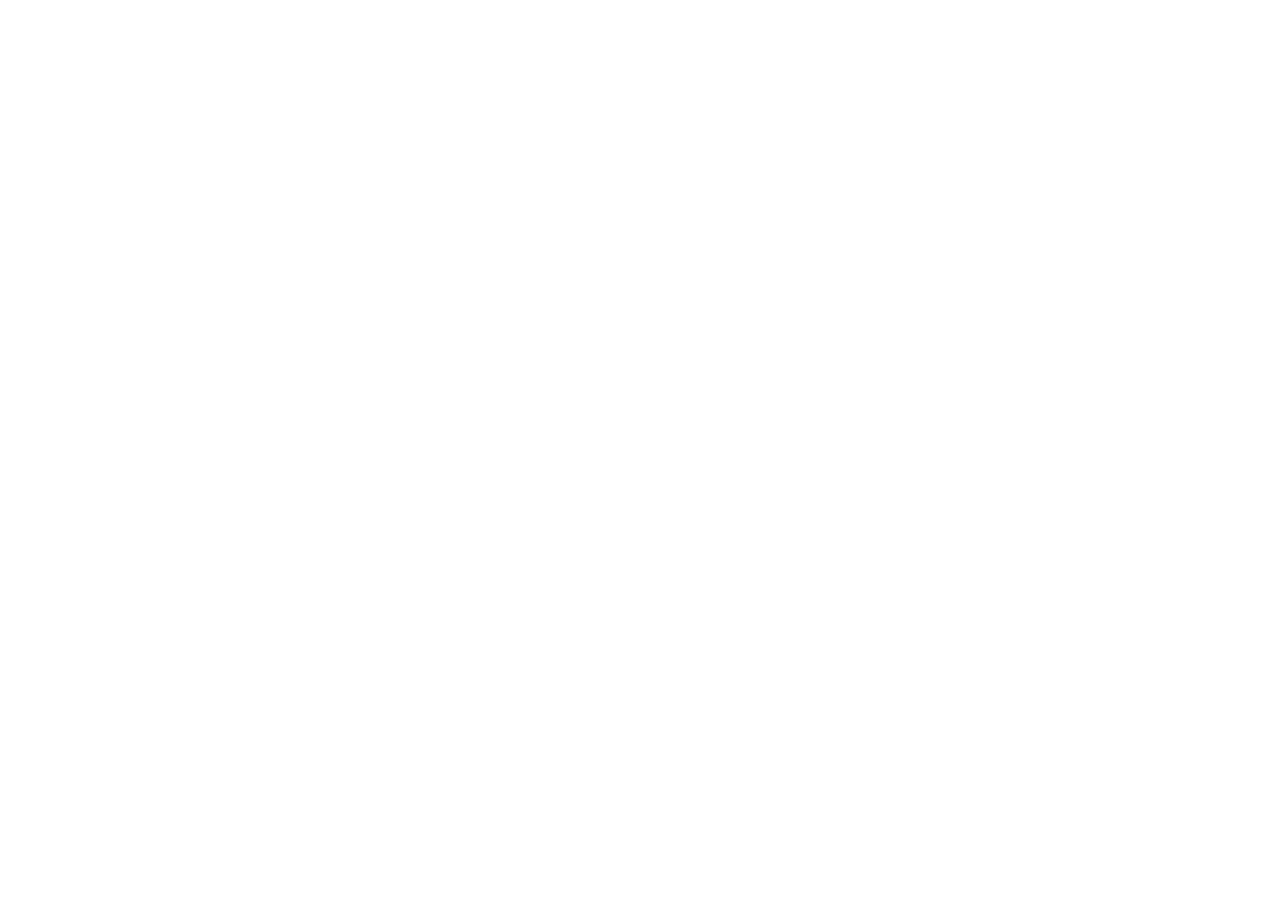
==== index.html @ fd624270 "correcting strava redirect" ====
<!DOCTYPE html><html lang="en"><head>
    <meta charset="utf-8">
    <title>Strava</title>
    <base href="https://jfc37.github.io/strava-visuals/">
    <meta name="viewport" content="width=device-width, initial-scale=1">
    <link rel="icon" type="image/x-icon" href="favicon.ico">
  <style>@charset "UTF-8";html{-moz-tab-size:4;tab-size:4;line-height:1.15;-webkit-text-size-adjust:100%;}body{margin:0;font-family:system-ui,-apple-system,Segoe UI,Roboto,Helvetica,Arial,sans-serif,Apple Color Emoji,Segoe UI Emoji;}html{font-family:Inter var,ui-sans-serif,system-ui,-apple-system,BlinkMacSystemFont,Segoe UI,Roboto,Helvetica Neue,Arial,Noto Sans,sans-serif,Apple Color Emoji,Segoe UI Emoji,Segoe UI Symbol,Noto Color Emoji;line-height:1.5;}body{font-family:inherit;line-height:inherit;}*,:after,:before{box-sizing:border-box;border:0 solid;}*,:after,:before{--tw-border-opacity:1;border-color:rgba(226,232,240,var(--tw-border-opacity));}*{text-rendering:optimizeLegibility;-o-text-rendering:optimizeLegibility;-ms-text-rendering:optimizeLegibility;-moz-text-rendering:optimizeLegibility;-webkit-text-rendering:optimizeLegibility;-webkit-tap-highlight-color:transparent;}body,html{display:flex;flex-direction:column;flex:1 1 auto;width:100%;min-height:100%;-webkit-font-smoothing:auto;-moz-osx-font-smoothing:auto;}html{font-size:16px;}body{font-size:.875rem;font-feature-settings:"salt";}body{--tw-text-opacity:1!important;color:rgba(var(--fuse-text-default-rgb),var(--tw-text-opacity))!important;--tw-bg-opacity:1!important;background-color:rgba(var(--fuse-bg-default-rgb),var(--tw-bg-opacity))!important;}*,:after,:before{--tw-border-opacity:1!important;border-color:rgba(var(--fuse-border-rgb),var(--tw-border-opacity));}@media print{html{font-size:12px!important;}body{background:none!important;}}body{--fuse-primary-50:#eef2ff;--fuse-primary-50-rgb:238,242,255;--fuse-primary-100:#e0e7ff;--fuse-primary-100-rgb:224,231,255;--fuse-primary-200:#c7d2fe;--fuse-primary-200-rgb:199,210,254;--fuse-primary-300:#a5b4fc;--fuse-primary-300-rgb:165,180,252;--fuse-primary-400:#818cf8;--fuse-primary-400-rgb:129,140,248;--fuse-primary-500:#6366f1;--fuse-primary-500-rgb:99,102,241;--fuse-primary-600:#4f46e5;--fuse-primary-600-rgb:79,70,229;--fuse-primary-700:#4338ca;--fuse-primary-700-rgb:67,56,202;--fuse-primary-800:#3730a3;--fuse-primary-800-rgb:55,48,163;--fuse-primary-900:#312e81;--fuse-primary-900-rgb:49,46,129;--fuse-primary:#4f46e5;--fuse-primary-rgb:79,70,229;--fuse-on-primary-50:#312e81;--fuse-on-primary-50-rgb:49,46,129;--fuse-on-primary-100:#312e81;--fuse-on-primary-100-rgb:49,46,129;--fuse-on-primary-200:#312e81;--fuse-on-primary-200-rgb:49,46,129;--fuse-on-primary-300:#312e81;--fuse-on-primary-300-rgb:49,46,129;--fuse-on-primary-400:#312e81;--fuse-on-primary-400-rgb:49,46,129;--fuse-on-primary-500:#fff;--fuse-on-primary-500-rgb:255,255,255;--fuse-on-primary-600:#fff;--fuse-on-primary-600-rgb:255,255,255;--fuse-on-primary-700:#fff;--fuse-on-primary-700-rgb:255,255,255;--fuse-on-primary-800:#fff;--fuse-on-primary-800-rgb:255,255,255;--fuse-on-primary-900:#fff;--fuse-on-primary-900-rgb:255,255,255;--fuse-on-primary:#fff;--fuse-on-primary-rgb:255,255,255;--fuse-accent-50:#f8fafc;--fuse-accent-50-rgb:248,250,252;--fuse-accent-100:#f1f5f9;--fuse-accent-100-rgb:241,245,249;--fuse-accent-200:#e2e8f0;--fuse-accent-200-rgb:226,232,240;--fuse-accent-300:#cbd5e1;--fuse-accent-300-rgb:203,213,225;--fuse-accent-400:#94a3b8;--fuse-accent-400-rgb:148,163,184;--fuse-accent-500:#64748b;--fuse-accent-500-rgb:100,116,139;--fuse-accent-600:#475569;--fuse-accent-600-rgb:71,85,105;--fuse-accent-700:#334155;--fuse-accent-700-rgb:51,65,85;--fuse-accent-800:#1e293b;--fuse-accent-800-rgb:30,41,59;--fuse-accent-900:#0f172a;--fuse-accent-900-rgb:15,23,42;--fuse-accent:#1e293b;--fuse-accent-rgb:30,41,59;--fuse-on-accent-50:#0f172a;--fuse-on-accent-50-rgb:15,23,42;--fuse-on-accent-100:#0f172a;--fuse-on-accent-100-rgb:15,23,42;--fuse-on-accent-200:#0f172a;--fuse-on-accent-200-rgb:15,23,42;--fuse-on-accent-300:#0f172a;--fuse-on-accent-300-rgb:15,23,42;--fuse-on-accent-400:#0f172a;--fuse-on-accent-400-rgb:15,23,42;--fuse-on-accent-500:#fff;--fuse-on-accent-500-rgb:255,255,255;--fuse-on-accent-600:#fff;--fuse-on-accent-600-rgb:255,255,255;--fuse-on-accent-700:#fff;--fuse-on-accent-700-rgb:255,255,255;--fuse-on-accent-800:#fff;--fuse-on-accent-800-rgb:255,255,255;--fuse-on-accent-900:#fff;--fuse-on-accent-900-rgb:255,255,255;--fuse-on-accent:#fff;--fuse-on-accent-rgb:255,255,255;--fuse-warn-50:#fef2f2;--fuse-warn-50-rgb:254,242,242;--fuse-warn-100:#fee2e2;--fuse-warn-100-rgb:254,226,226;--fuse-warn-200:#fecaca;--fuse-warn-200-rgb:254,202,202;--fuse-warn-300:#fca5a5;--fuse-warn-300-rgb:252,165,165;--fuse-warn-400:#f87171;--fuse-warn-400-rgb:248,113,113;--fuse-warn-500:#ef4444;--fuse-warn-500-rgb:239,68,68;--fuse-warn-600:#dc2626;--fuse-warn-600-rgb:220,38,38;--fuse-warn-700:#b91c1c;--fuse-warn-700-rgb:185,28,28;--fuse-warn-800:#991b1b;--fuse-warn-800-rgb:153,27,27;--fuse-warn-900:#7f1d1d;--fuse-warn-900-rgb:127,29,29;--fuse-warn:#dc2626;--fuse-warn-rgb:220,38,38;--fuse-on-warn-50:#7f1d1d;--fuse-on-warn-50-rgb:127,29,29;--fuse-on-warn-100:#7f1d1d;--fuse-on-warn-100-rgb:127,29,29;--fuse-on-warn-200:#7f1d1d;--fuse-on-warn-200-rgb:127,29,29;--fuse-on-warn-300:#7f1d1d;--fuse-on-warn-300-rgb:127,29,29;--fuse-on-warn-400:#7f1d1d;--fuse-on-warn-400-rgb:127,29,29;--fuse-on-warn-500:#fef2f2;--fuse-on-warn-500-rgb:254,242,242;--fuse-on-warn-600:#fff;--fuse-on-warn-600-rgb:255,255,255;--fuse-on-warn-700:#fff;--fuse-on-warn-700-rgb:255,255,255;--fuse-on-warn-800:#fff;--fuse-on-warn-800-rgb:255,255,255;--fuse-on-warn-900:#fff;--fuse-on-warn-900-rgb:255,255,255;--fuse-on-warn:#fff;--fuse-on-warn-rgb:255,255,255;}*,:after,:before{--tw-shadow:0 0 #0000;}*,:after,:before{--tw-ring-inset:var(--tw-empty, );--tw-ring-offset-width:0px;--tw-ring-offset-color:#fff;--tw-ring-color:rgba(59,130,246,0.5);--tw-ring-offset-shadow:0 0 #0000;--tw-ring-shadow:0 0 #0000;}</style><link rel="stylesheet" href="styles.a3e385ea91ddd953a9aa.css" media="print" onload="this.media='all'"><noscript><link rel="stylesheet" href="styles.a3e385ea91ddd953a9aa.css"></noscript></head>
  <body>
    <strava-root></strava-root>
  <script src="runtime.44e659da9dac818652f3.js" defer></script><script src="polyfills.6fbe0b620adc3b91f90a.js" defer></script><script src="main.f80fbcf833daf18abf6d.js" defer></script>

</body></html>
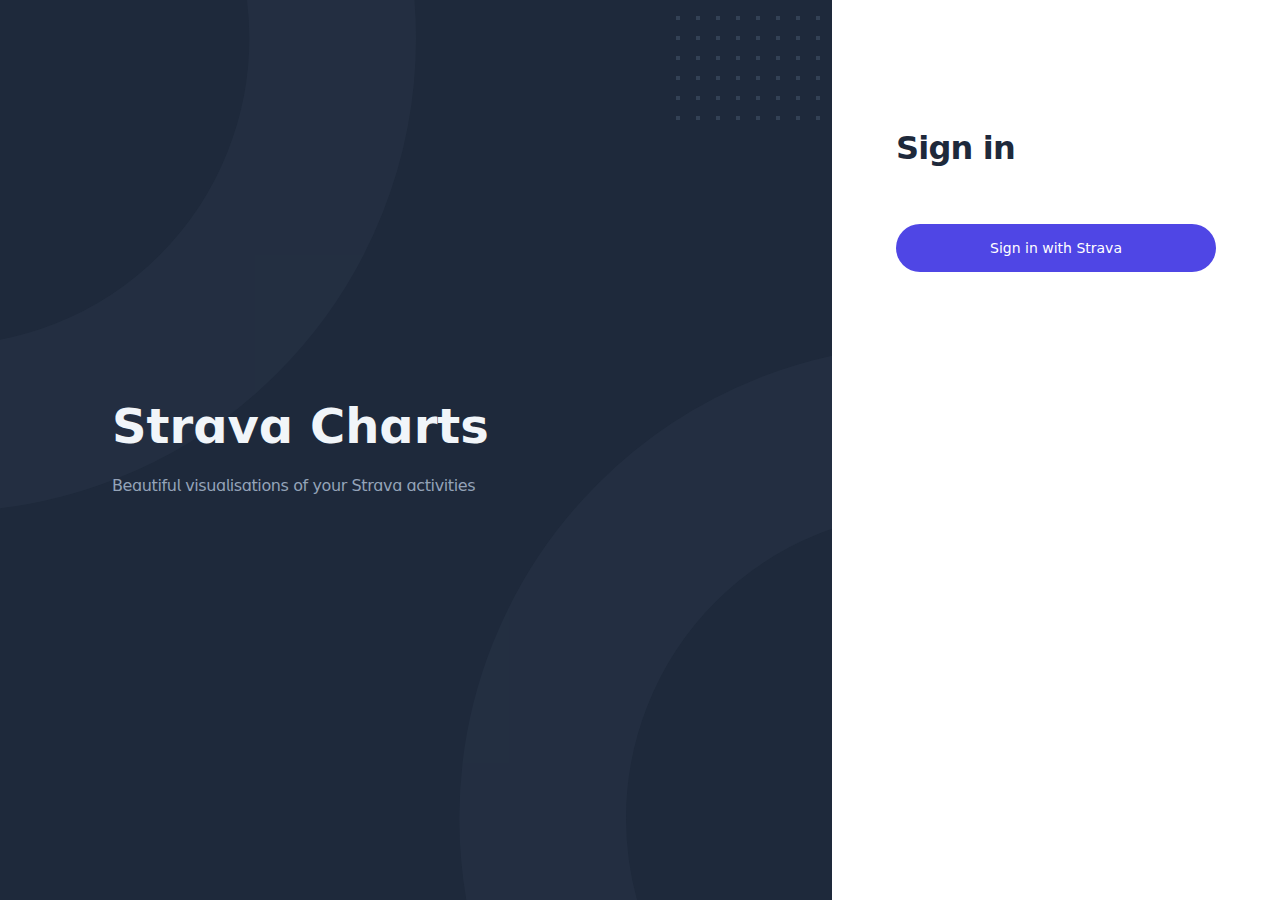
==== commit 339580d0: "automatic deploy" ====
--- a/index.html
+++ b/index.html
@@ -1,12 +1,12 @@
 <!DOCTYPE html><html lang="en"><head>
     <meta charset="utf-8">
     <title>Strava</title>
-    <base href="https://jfc37.github.io/strava-visuals/">
+    <base href="/">
     <meta name="viewport" content="width=device-width, initial-scale=1">
     <link rel="icon" type="image/x-icon" href="favicon.ico">
   <style>@charset "UTF-8";html{-moz-tab-size:4;tab-size:4;line-height:1.15;-webkit-text-size-adjust:100%;}body{margin:0;font-family:system-ui,-apple-system,Segoe UI,Roboto,Helvetica,Arial,sans-serif,Apple Color Emoji,Segoe UI Emoji;}html{font-family:Inter var,ui-sans-serif,system-ui,-apple-system,BlinkMacSystemFont,Segoe UI,Roboto,Helvetica Neue,Arial,Noto Sans,sans-serif,Apple Color Emoji,Segoe UI Emoji,Segoe UI Symbol,Noto Color Emoji;line-height:1.5;}body{font-family:inherit;line-height:inherit;}*,:after,:before{box-sizing:border-box;border:0 solid;}*,:after,:before{--tw-border-opacity:1;border-color:rgba(226,232,240,var(--tw-border-opacity));}*{text-rendering:optimizeLegibility;-o-text-rendering:optimizeLegibility;-ms-text-rendering:optimizeLegibility;-moz-text-rendering:optimizeLegibility;-webkit-text-rendering:optimizeLegibility;-webkit-tap-highlight-color:transparent;}body,html{display:flex;flex-direction:column;flex:1 1 auto;width:100%;min-height:100%;-webkit-font-smoothing:auto;-moz-osx-font-smoothing:auto;}html{font-size:16px;}body{font-size:.875rem;font-feature-settings:"salt";}body{--tw-text-opacity:1!important;color:rgba(var(--fuse-text-default-rgb),var(--tw-text-opacity))!important;--tw-bg-opacity:1!important;background-color:rgba(var(--fuse-bg-default-rgb),var(--tw-bg-opacity))!important;}*,:after,:before{--tw-border-opacity:1!important;border-color:rgba(var(--fuse-border-rgb),var(--tw-border-opacity));}@media print{html{font-size:12px!important;}body{background:none!important;}}body{--fuse-primary-50:#eef2ff;--fuse-primary-50-rgb:238,242,255;--fuse-primary-100:#e0e7ff;--fuse-primary-100-rgb:224,231,255;--fuse-primary-200:#c7d2fe;--fuse-primary-200-rgb:199,210,254;--fuse-primary-300:#a5b4fc;--fuse-primary-300-rgb:165,180,252;--fuse-primary-400:#818cf8;--fuse-primary-400-rgb:129,140,248;--fuse-primary-500:#6366f1;--fuse-primary-500-rgb:99,102,241;--fuse-primary-600:#4f46e5;--fuse-primary-600-rgb:79,70,229;--fuse-primary-700:#4338ca;--fuse-primary-700-rgb:67,56,202;--fuse-primary-800:#3730a3;--fuse-primary-800-rgb:55,48,163;--fuse-primary-900:#312e81;--fuse-primary-900-rgb:49,46,129;--fuse-primary:#4f46e5;--fuse-primary-rgb:79,70,229;--fuse-on-primary-50:#312e81;--fuse-on-primary-50-rgb:49,46,129;--fuse-on-primary-100:#312e81;--fuse-on-primary-100-rgb:49,46,129;--fuse-on-primary-200:#312e81;--fuse-on-primary-200-rgb:49,46,129;--fuse-on-primary-300:#312e81;--fuse-on-primary-300-rgb:49,46,129;--fuse-on-primary-400:#312e81;--fuse-on-primary-400-rgb:49,46,129;--fuse-on-primary-500:#fff;--fuse-on-primary-500-rgb:255,255,255;--fuse-on-primary-600:#fff;--fuse-on-primary-600-rgb:255,255,255;--fuse-on-primary-700:#fff;--fuse-on-primary-700-rgb:255,255,255;--fuse-on-primary-800:#fff;--fuse-on-primary-800-rgb:255,255,255;--fuse-on-primary-900:#fff;--fuse-on-primary-900-rgb:255,255,255;--fuse-on-primary:#fff;--fuse-on-primary-rgb:255,255,255;--fuse-accent-50:#f8fafc;--fuse-accent-50-rgb:248,250,252;--fuse-accent-100:#f1f5f9;--fuse-accent-100-rgb:241,245,249;--fuse-accent-200:#e2e8f0;--fuse-accent-200-rgb:226,232,240;--fuse-accent-300:#cbd5e1;--fuse-accent-300-rgb:203,213,225;--fuse-accent-400:#94a3b8;--fuse-accent-400-rgb:148,163,184;--fuse-accent-500:#64748b;--fuse-accent-500-rgb:100,116,139;--fuse-accent-600:#475569;--fuse-accent-600-rgb:71,85,105;--fuse-accent-700:#334155;--fuse-accent-700-rgb:51,65,85;--fuse-accent-800:#1e293b;--fuse-accent-800-rgb:30,41,59;--fuse-accent-900:#0f172a;--fuse-accent-900-rgb:15,23,42;--fuse-accent:#1e293b;--fuse-accent-rgb:30,41,59;--fuse-on-accent-50:#0f172a;--fuse-on-accent-50-rgb:15,23,42;--fuse-on-accent-100:#0f172a;--fuse-on-accent-100-rgb:15,23,42;--fuse-on-accent-200:#0f172a;--fuse-on-accent-200-rgb:15,23,42;--fuse-on-accent-300:#0f172a;--fuse-on-accent-300-rgb:15,23,42;--fuse-on-accent-400:#0f172a;--fuse-on-accent-400-rgb:15,23,42;--fuse-on-accent-500:#fff;--fuse-on-accent-500-rgb:255,255,255;--fuse-on-accent-600:#fff;--fuse-on-accent-600-rgb:255,255,255;--fuse-on-accent-700:#fff;--fuse-on-accent-700-rgb:255,255,255;--fuse-on-accent-800:#fff;--fuse-on-accent-800-rgb:255,255,255;--fuse-on-accent-900:#fff;--fuse-on-accent-900-rgb:255,255,255;--fuse-on-accent:#fff;--fuse-on-accent-rgb:255,255,255;--fuse-warn-50:#fef2f2;--fuse-warn-50-rgb:254,242,242;--fuse-warn-100:#fee2e2;--fuse-warn-100-rgb:254,226,226;--fuse-warn-200:#fecaca;--fuse-warn-200-rgb:254,202,202;--fuse-warn-300:#fca5a5;--fuse-warn-300-rgb:252,165,165;--fuse-warn-400:#f87171;--fuse-warn-400-rgb:248,113,113;--fuse-warn-500:#ef4444;--fuse-warn-500-rgb:239,68,68;--fuse-warn-600:#dc2626;--fuse-warn-600-rgb:220,38,38;--fuse-warn-700:#b91c1c;--fuse-warn-700-rgb:185,28,28;--fuse-warn-800:#991b1b;--fuse-warn-800-rgb:153,27,27;--fuse-warn-900:#7f1d1d;--fuse-warn-900-rgb:127,29,29;--fuse-warn:#dc2626;--fuse-warn-rgb:220,38,38;--fuse-on-warn-50:#7f1d1d;--fuse-on-warn-50-rgb:127,29,29;--fuse-on-warn-100:#7f1d1d;--fuse-on-warn-100-rgb:127,29,29;--fuse-on-warn-200:#7f1d1d;--fuse-on-warn-200-rgb:127,29,29;--fuse-on-warn-300:#7f1d1d;--fuse-on-warn-300-rgb:127,29,29;--fuse-on-warn-400:#7f1d1d;--fuse-on-warn-400-rgb:127,29,29;--fuse-on-warn-500:#fef2f2;--fuse-on-warn-500-rgb:254,242,242;--fuse-on-warn-600:#fff;--fuse-on-warn-600-rgb:255,255,255;--fuse-on-warn-700:#fff;--fuse-on-warn-700-rgb:255,255,255;--fuse-on-warn-800:#fff;--fuse-on-warn-800-rgb:255,255,255;--fuse-on-warn-900:#fff;--fuse-on-warn-900-rgb:255,255,255;--fuse-on-warn:#fff;--fuse-on-warn-rgb:255,255,255;}*,:after,:before{--tw-shadow:0 0 #0000;}*,:after,:before{--tw-ring-inset:var(--tw-empty, );--tw-ring-offset-width:0px;--tw-ring-offset-color:#fff;--tw-ring-color:rgba(59,130,246,0.5);--tw-ring-offset-shadow:0 0 #0000;--tw-ring-shadow:0 0 #0000;}</style><link rel="stylesheet" href="styles.a3e385ea91ddd953a9aa.css" media="print" onload="this.media='all'"><noscript><link rel="stylesheet" href="styles.a3e385ea91ddd953a9aa.css"></noscript></head>
   <body>
     <strava-root></strava-root>
-  <script src="runtime.44e659da9dac818652f3.js" defer></script><script src="polyfills.6fbe0b620adc3b91f90a.js" defer></script><script src="main.f80fbcf833daf18abf6d.js" defer></script>
+  <script src="runtime.9ea5b93b1eb1fc0287f3.js" defer></script><script src="polyfills.6fbe0b620adc3b91f90a.js" defer></script><script src="main.65c911116f0a32d62186.js" defer></script>
 
 </body></html>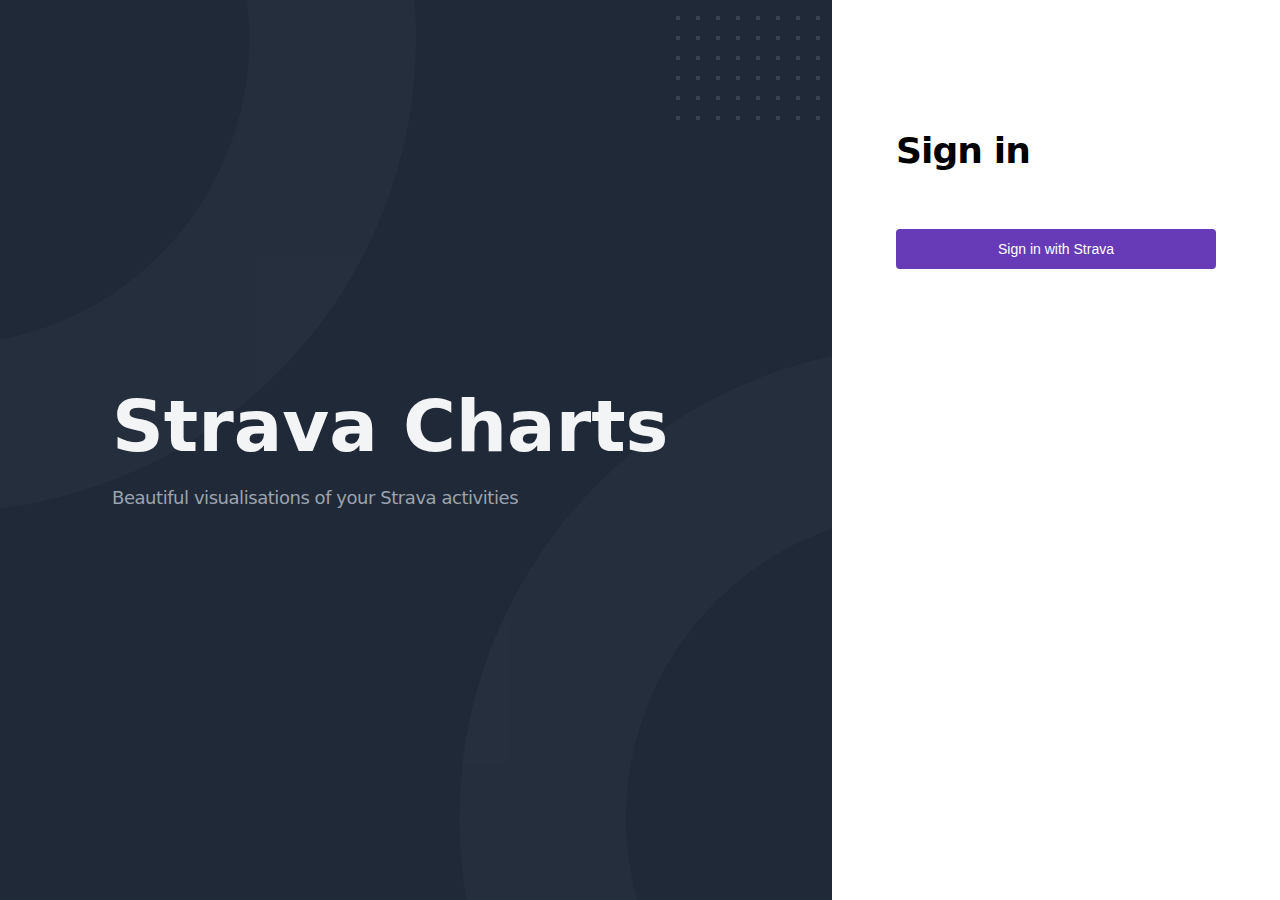
==== commit 61eb65e3: "Auto-generated commit [ci skip]" ====
--- a/index.html
+++ b/index.html
@@ -4,9 +4,9 @@
     <base href="/">
     <meta name="viewport" content="width=device-width, initial-scale=1">
     <link rel="icon" type="image/x-icon" href="favicon.ico">
-  <style>@charset "UTF-8";html{-moz-tab-size:4;tab-size:4;line-height:1.15;-webkit-text-size-adjust:100%;}body{margin:0;font-family:system-ui,-apple-system,Segoe UI,Roboto,Helvetica,Arial,sans-serif,Apple Color Emoji,Segoe UI Emoji;}html{font-family:Inter var,ui-sans-serif,system-ui,-apple-system,BlinkMacSystemFont,Segoe UI,Roboto,Helvetica Neue,Arial,Noto Sans,sans-serif,Apple Color Emoji,Segoe UI Emoji,Segoe UI Symbol,Noto Color Emoji;line-height:1.5;}body{font-family:inherit;line-height:inherit;}*,:after,:before{box-sizing:border-box;border:0 solid;}*,:after,:before{--tw-border-opacity:1;border-color:rgba(226,232,240,var(--tw-border-opacity));}*{text-rendering:optimizeLegibility;-o-text-rendering:optimizeLegibility;-ms-text-rendering:optimizeLegibility;-moz-text-rendering:optimizeLegibility;-webkit-text-rendering:optimizeLegibility;-webkit-tap-highlight-color:transparent;}body,html{display:flex;flex-direction:column;flex:1 1 auto;width:100%;min-height:100%;-webkit-font-smoothing:auto;-moz-osx-font-smoothing:auto;}html{font-size:16px;}body{font-size:.875rem;font-feature-settings:"salt";}body{--tw-text-opacity:1!important;color:rgba(var(--fuse-text-default-rgb),var(--tw-text-opacity))!important;--tw-bg-opacity:1!important;background-color:rgba(var(--fuse-bg-default-rgb),var(--tw-bg-opacity))!important;}*,:after,:before{--tw-border-opacity:1!important;border-color:rgba(var(--fuse-border-rgb),var(--tw-border-opacity));}@media print{html{font-size:12px!important;}body{background:none!important;}}body{--fuse-primary-50:#eef2ff;--fuse-primary-50-rgb:238,242,255;--fuse-primary-100:#e0e7ff;--fuse-primary-100-rgb:224,231,255;--fuse-primary-200:#c7d2fe;--fuse-primary-200-rgb:199,210,254;--fuse-primary-300:#a5b4fc;--fuse-primary-300-rgb:165,180,252;--fuse-primary-400:#818cf8;--fuse-primary-400-rgb:129,140,248;--fuse-primary-500:#6366f1;--fuse-primary-500-rgb:99,102,241;--fuse-primary-600:#4f46e5;--fuse-primary-600-rgb:79,70,229;--fuse-primary-700:#4338ca;--fuse-primary-700-rgb:67,56,202;--fuse-primary-800:#3730a3;--fuse-primary-800-rgb:55,48,163;--fuse-primary-900:#312e81;--fuse-primary-900-rgb:49,46,129;--fuse-primary:#4f46e5;--fuse-primary-rgb:79,70,229;--fuse-on-primary-50:#312e81;--fuse-on-primary-50-rgb:49,46,129;--fuse-on-primary-100:#312e81;--fuse-on-primary-100-rgb:49,46,129;--fuse-on-primary-200:#312e81;--fuse-on-primary-200-rgb:49,46,129;--fuse-on-primary-300:#312e81;--fuse-on-primary-300-rgb:49,46,129;--fuse-on-primary-400:#312e81;--fuse-on-primary-400-rgb:49,46,129;--fuse-on-primary-500:#fff;--fuse-on-primary-500-rgb:255,255,255;--fuse-on-primary-600:#fff;--fuse-on-primary-600-rgb:255,255,255;--fuse-on-primary-700:#fff;--fuse-on-primary-700-rgb:255,255,255;--fuse-on-primary-800:#fff;--fuse-on-primary-800-rgb:255,255,255;--fuse-on-primary-900:#fff;--fuse-on-primary-900-rgb:255,255,255;--fuse-on-primary:#fff;--fuse-on-primary-rgb:255,255,255;--fuse-accent-50:#f8fafc;--fuse-accent-50-rgb:248,250,252;--fuse-accent-100:#f1f5f9;--fuse-accent-100-rgb:241,245,249;--fuse-accent-200:#e2e8f0;--fuse-accent-200-rgb:226,232,240;--fuse-accent-300:#cbd5e1;--fuse-accent-300-rgb:203,213,225;--fuse-accent-400:#94a3b8;--fuse-accent-400-rgb:148,163,184;--fuse-accent-500:#64748b;--fuse-accent-500-rgb:100,116,139;--fuse-accent-600:#475569;--fuse-accent-600-rgb:71,85,105;--fuse-accent-700:#334155;--fuse-accent-700-rgb:51,65,85;--fuse-accent-800:#1e293b;--fuse-accent-800-rgb:30,41,59;--fuse-accent-900:#0f172a;--fuse-accent-900-rgb:15,23,42;--fuse-accent:#1e293b;--fuse-accent-rgb:30,41,59;--fuse-on-accent-50:#0f172a;--fuse-on-accent-50-rgb:15,23,42;--fuse-on-accent-100:#0f172a;--fuse-on-accent-100-rgb:15,23,42;--fuse-on-accent-200:#0f172a;--fuse-on-accent-200-rgb:15,23,42;--fuse-on-accent-300:#0f172a;--fuse-on-accent-300-rgb:15,23,42;--fuse-on-accent-400:#0f172a;--fuse-on-accent-400-rgb:15,23,42;--fuse-on-accent-500:#fff;--fuse-on-accent-500-rgb:255,255,255;--fuse-on-accent-600:#fff;--fuse-on-accent-600-rgb:255,255,255;--fuse-on-accent-700:#fff;--fuse-on-accent-700-rgb:255,255,255;--fuse-on-accent-800:#fff;--fuse-on-accent-800-rgb:255,255,255;--fuse-on-accent-900:#fff;--fuse-on-accent-900-rgb:255,255,255;--fuse-on-accent:#fff;--fuse-on-accent-rgb:255,255,255;--fuse-warn-50:#fef2f2;--fuse-warn-50-rgb:254,242,242;--fuse-warn-100:#fee2e2;--fuse-warn-100-rgb:254,226,226;--fuse-warn-200:#fecaca;--fuse-warn-200-rgb:254,202,202;--fuse-warn-300:#fca5a5;--fuse-warn-300-rgb:252,165,165;--fuse-warn-400:#f87171;--fuse-warn-400-rgb:248,113,113;--fuse-warn-500:#ef4444;--fuse-warn-500-rgb:239,68,68;--fuse-warn-600:#dc2626;--fuse-warn-600-rgb:220,38,38;--fuse-warn-700:#b91c1c;--fuse-warn-700-rgb:185,28,28;--fuse-warn-800:#991b1b;--fuse-warn-800-rgb:153,27,27;--fuse-warn-900:#7f1d1d;--fuse-warn-900-rgb:127,29,29;--fuse-warn:#dc2626;--fuse-warn-rgb:220,38,38;--fuse-on-warn-50:#7f1d1d;--fuse-on-warn-50-rgb:127,29,29;--fuse-on-warn-100:#7f1d1d;--fuse-on-warn-100-rgb:127,29,29;--fuse-on-warn-200:#7f1d1d;--fuse-on-warn-200-rgb:127,29,29;--fuse-on-warn-300:#7f1d1d;--fuse-on-warn-300-rgb:127,29,29;--fuse-on-warn-400:#7f1d1d;--fuse-on-warn-400-rgb:127,29,29;--fuse-on-warn-500:#fef2f2;--fuse-on-warn-500-rgb:254,242,242;--fuse-on-warn-600:#fff;--fuse-on-warn-600-rgb:255,255,255;--fuse-on-warn-700:#fff;--fuse-on-warn-700-rgb:255,255,255;--fuse-on-warn-800:#fff;--fuse-on-warn-800-rgb:255,255,255;--fuse-on-warn-900:#fff;--fuse-on-warn-900-rgb:255,255,255;--fuse-on-warn:#fff;--fuse-on-warn-rgb:255,255,255;}*,:after,:before{--tw-shadow:0 0 #0000;}*,:after,:before{--tw-ring-inset:var(--tw-empty, );--tw-ring-offset-width:0px;--tw-ring-offset-color:#fff;--tw-ring-color:rgba(59,130,246,0.5);--tw-ring-offset-shadow:0 0 #0000;--tw-ring-shadow:0 0 #0000;}</style><link rel="stylesheet" href="styles.a3e385ea91ddd953a9aa.css" media="print" onload="this.media='all'"><noscript><link rel="stylesheet" href="styles.a3e385ea91ddd953a9aa.css"></noscript></head>
+  <style>*,:before,:after{box-sizing:border-box;border-width:0;border-style:solid;border-color:#e5e7eb}:before,:after{--tw-content:""}html{line-height:1.5;-webkit-text-size-adjust:100%;tab-size:4;font-family:ui-sans-serif,system-ui,-apple-system,BlinkMacSystemFont,Segoe UI,Roboto,Helvetica Neue,Arial,Noto Sans,sans-serif,"Apple Color Emoji","Segoe UI Emoji",Segoe UI Symbol,"Noto Color Emoji"}body{margin:0;line-height:inherit}*,:before,:after{--tw-border-spacing-x:0;--tw-border-spacing-y:0;--tw-translate-x:0;--tw-translate-y:0;--tw-rotate:0;--tw-skew-x:0;--tw-skew-y:0;--tw-scale-x:1;--tw-scale-y:1;--tw-pan-x: ;--tw-pan-y: ;--tw-pinch-zoom: ;--tw-scroll-snap-strictness:proximity;--tw-ordinal: ;--tw-slashed-zero: ;--tw-numeric-figure: ;--tw-numeric-spacing: ;--tw-numeric-fraction: ;--tw-ring-inset: ;--tw-ring-offset-width:0px;--tw-ring-offset-color:#fff;--tw-ring-color:rgb(59 130 246 / .5);--tw-ring-offset-shadow:0 0 #0000;--tw-ring-shadow:0 0 #0000;--tw-shadow:0 0 #0000;--tw-shadow-colored:0 0 #0000;--tw-blur: ;--tw-brightness: ;--tw-contrast: ;--tw-grayscale: ;--tw-hue-rotate: ;--tw-invert: ;--tw-saturate: ;--tw-sepia: ;--tw-drop-shadow: ;--tw-backdrop-blur: ;--tw-backdrop-brightness: ;--tw-backdrop-contrast: ;--tw-backdrop-grayscale: ;--tw-backdrop-hue-rotate: ;--tw-backdrop-invert: ;--tw-backdrop-opacity: ;--tw-backdrop-saturate: ;--tw-backdrop-sepia: }</style><link rel="stylesheet" href="styles.1b95cdb22a43c194.css" media="print" onload="this.media='all'"><noscript><link rel="stylesheet" href="styles.1b95cdb22a43c194.css"></noscript></head>
   <body>
     <strava-root></strava-root>
-  <script src="runtime.9ea5b93b1eb1fc0287f3.js" defer></script><script src="polyfills.6fbe0b620adc3b91f90a.js" defer></script><script src="main.65c911116f0a32d62186.js" defer></script>
+  <script src="runtime.756793b002e4dffc.js" type="module"></script><script src="polyfills.b0d2c304df826eb6.js" type="module"></script><script src="main.fd2a21b03c49fdcb.js" type="module"></script>
 
 </body></html>--- a/styles.1b95cdb22a43c194.css
+++ b/styles.1b95cdb22a43c194.css
@@ -0,0 +1 @@
+*,:before,:after{box-sizing:border-box;border-width:0;border-style:solid;border-color:#e5e7eb}:before,:after{--tw-content: ""}html{line-height:1.5;-webkit-text-size-adjust:100%;tab-size:4;font-family:ui-sans-serif,system-ui,-apple-system,BlinkMacSystemFont,Segoe UI,Roboto,Helvetica Neue,Arial,Noto Sans,sans-serif,"Apple Color Emoji","Segoe UI Emoji",Segoe UI Symbol,"Noto Color Emoji"}body{margin:0;line-height:inherit}hr{height:0;color:inherit;border-top-width:1px}abbr:where([title]){-webkit-text-decoration:underline dotted;text-decoration:underline dotted}h1,h2,h3,h4,h5,h6{font-size:inherit;font-weight:inherit}a{color:inherit;text-decoration:inherit}b,strong{font-weight:bolder}code,kbd,samp,pre{font-family:ui-monospace,SFMono-Regular,Menlo,Monaco,Consolas,Liberation Mono,Courier New,monospace;font-size:1em}small{font-size:80%}sub,sup{font-size:75%;line-height:0;position:relative;vertical-align:baseline}sub{bottom:-.25em}sup{top:-.5em}table{text-indent:0;border-color:inherit;border-collapse:collapse}button,input,optgroup,select,textarea{font-family:inherit;font-size:100%;font-weight:inherit;line-height:inherit;color:inherit;margin:0;padding:0}button,select{text-transform:none}button,[type=button],[type=reset],[type=submit]{-webkit-appearance:button;background-color:transparent;background-image:none}:-moz-focusring{outline:auto}:-moz-ui-invalid{box-shadow:none}progress{vertical-align:baseline}::-webkit-inner-spin-button,::-webkit-outer-spin-button{height:auto}[type=search]{-webkit-appearance:textfield;outline-offset:-2px}::-webkit-search-decoration{-webkit-appearance:none}::-webkit-file-upload-button{-webkit-appearance:button;font:inherit}summary{display:list-item}blockquote,dl,dd,h1,h2,h3,h4,h5,h6,hr,figure,p,pre{margin:0}fieldset{margin:0;padding:0}legend{padding:0}ol,ul,menu{list-style:none;margin:0;padding:0}textarea{resize:vertical}input::placeholder,textarea::placeholder{opacity:1;color:#9ca3af}button,[role=button]{cursor:pointer}:disabled{cursor:default}img,svg,video,canvas,audio,iframe,embed,object{display:block;vertical-align:middle}img,video{max-width:100%;height:auto}*,:before,:after{--tw-border-spacing-x: 0;--tw-border-spacing-y: 0;--tw-translate-x: 0;--tw-translate-y: 0;--tw-rotate: 0;--tw-skew-x: 0;--tw-skew-y: 0;--tw-scale-x: 1;--tw-scale-y: 1;--tw-pan-x: ;--tw-pan-y: ;--tw-pinch-zoom: ;--tw-scroll-snap-strictness: proximity;--tw-ordinal: ;--tw-slashed-zero: ;--tw-numeric-figure: ;--tw-numeric-spacing: ;--tw-numeric-fraction: ;--tw-ring-inset: ;--tw-ring-offset-width: 0px;--tw-ring-offset-color: #fff;--tw-ring-color: rgb(59 130 246 / .5);--tw-ring-offset-shadow: 0 0 #0000;--tw-ring-shadow: 0 0 #0000;--tw-shadow: 0 0 #0000;--tw-shadow-colored: 0 0 #0000;--tw-blur: ;--tw-brightness: ;--tw-contrast: ;--tw-grayscale: ;--tw-hue-rotate: ;--tw-invert: ;--tw-saturate: ;--tw-sepia: ;--tw-drop-shadow: ;--tw-backdrop-blur: ;--tw-backdrop-brightness: ;--tw-backdrop-contrast: ;--tw-backdrop-grayscale: ;--tw-backdrop-hue-rotate: ;--tw-backdrop-invert: ;--tw-backdrop-opacity: ;--tw-backdrop-saturate: ;--tw-backdrop-sepia: }::-webkit-backdrop{--tw-border-spacing-x: 0;--tw-border-spacing-y: 0;--tw-translate-x: 0;--tw-translate-y: 0;--tw-rotate: 0;--tw-skew-x: 0;--tw-skew-y: 0;--tw-scale-x: 1;--tw-scale-y: 1;--tw-pan-x: ;--tw-pan-y: ;--tw-pinch-zoom: ;--tw-scroll-snap-strictness: proximity;--tw-ordinal: ;--tw-slashed-zero: ;--tw-numeric-figure: ;--tw-numeric-spacing: ;--tw-numeric-fraction: ;--tw-ring-inset: ;--tw-ring-offset-width: 0px;--tw-ring-offset-color: #fff;--tw-ring-color: rgb(59 130 246 / .5);--tw-ring-offset-shadow: 0 0 #0000;--tw-ring-shadow: 0 0 #0000;--tw-shadow: 0 0 #0000;--tw-shadow-colored: 0 0 #0000;--tw-blur: ;--tw-brightness: ;--tw-contrast: ;--tw-grayscale: ;--tw-hue-rotate: ;--tw-invert: ;--tw-saturate: ;--tw-sepia: ;--tw-drop-shadow: ;--tw-backdrop-blur: ;--tw-backdrop-brightness: ;--tw-backdrop-contrast: ;--tw-backdrop-grayscale: ;--tw-backdrop-hue-rotate: ;--tw-backdrop-invert: ;--tw-backdrop-opacity: ;--tw-backdrop-saturate: ;--tw-backdrop-sepia: }::backdrop{--tw-border-spacing-x: 0;--tw-border-spacing-y: 0;--tw-translate-x: 0;--tw-translate-y: 0;--tw-rotate: 0;--tw-skew-x: 0;--tw-skew-y: 0;--tw-scale-x: 1;--tw-scale-y: 1;--tw-pan-x: ;--tw-pan-y: ;--tw-pinch-zoom: ;--tw-scroll-snap-strictness: proximity;--tw-ordinal: ;--tw-slashed-zero: ;--tw-numeric-figure: ;--tw-numeric-spacing: ;--tw-numeric-fraction: ;--tw-ring-inset: ;--tw-ring-offset-width: 0px;--tw-ring-offset-color: #fff;--tw-ring-color: rgb(59 130 246 / .5);--tw-ring-offset-shadow: 0 0 #0000;--tw-ring-shadow: 0 0 #0000;--tw-shadow: 0 0 #0000;--tw-shadow-colored: 0 0 #0000;--tw-blur: ;--tw-brightness: ;--tw-contrast: ;--tw-grayscale: ;--tw-hue-rotate: ;--tw-invert: ;--tw-saturate: ;--tw-sepia: ;--tw-drop-shadow: ;--tw-backdrop-blur: ;--tw-backdrop-brightness: ;--tw-backdrop-contrast: ;--tw-backdrop-grayscale: ;--tw-backdrop-hue-rotate: ;--tw-backdrop-invert: ;--tw-backdrop-opacity: ;--tw-backdrop-saturate: ;--tw-backdrop-sepia: }.pointer-events-none{pointer-events:none}.static{position:static}.absolute{position:absolute}.relative{position:relative}.sticky{position:sticky}.inset-0{top:0px;right:0px;bottom:0px;left:0px}.top-3{top:.75rem}.right-3{right:.75rem}.top-0{top:0px}.right-0{right:0px}.bottom-0{bottom:0px}.left-0{left:0px}.-top-16{top:-4rem}.-right-16{right:-4rem}.z-10{z-index:10}.z-20{z-index:20}.col-span-2{grid-column:span 2 / span 2}.m-6{margin:1.5rem}.mx-auto{margin-left:auto;margin-right:auto}.mx-6{margin-left:1.5rem;margin-right:1.5rem}.mx-2{margin-left:.5rem;margin-right:.5rem}.mt-8{margin-top:2rem}.mb-0{margin-bottom:0}.mt-3{margin-top:.75rem}.ml-1{margin-left:.25rem}.mr-3{margin-right:.75rem}.ml-auto{margin-left:auto}.mt-6{margin-top:1.5rem}.mt-0\.5{margin-top:.125rem}.mt-0{margin-top:0}.-mb-4{margin-bottom:-1rem}.mt-1\.5{margin-top:.375rem}.mt-1{margin-top:.25rem}.mr-auto{margin-right:auto}.mt-px{margin-top:1px}.mb-1{margin-bottom:.25rem}.ml-3{margin-left:.75rem}.mr-4{margin-right:1rem}.flex{display:flex}.inline-flex{display:inline-flex}.grid{display:grid}.hidden{display:none}.h-72{height:18rem}.h-full{height:100%}.h-24{height:6rem}.h-8{height:2rem}.h-16{height:4rem}.h-screen{height:100vh}.h-10{height:2.5rem}.h-3{height:.75rem}.max-h-screen{max-height:100vh}.min-h-screen{min-height:100vh}.w-full{width:100%}.w-24{width:6rem}.w-8{width:2rem}.w-72{width:18rem}.w-fit{width:-moz-fit-content;width:fit-content}.w-3{width:.75rem}.min-w-0{min-width:0px}.max-w-screen-xl{max-width:1280px}.max-w-2xl{max-width:42rem}.flex-auto{flex:1 1 auto}.flex-1{flex:1 1 0%}.transform{transform:translate(var(--tw-translate-x),var(--tw-translate-y)) rotate(var(--tw-rotate)) skew(var(--tw-skew-x)) skewY(var(--tw-skew-y)) scaleX(var(--tw-scale-x)) scaleY(var(--tw-scale-y))}.grid-cols-1{grid-template-columns:repeat(1,minmax(0,1fr))}.flex-col{flex-direction:column}.flex-wrap{flex-wrap:wrap}.items-start{align-items:flex-start}.items-end{align-items:flex-end}.items-center{align-items:center}.items-baseline{align-items:baseline}.justify-start{justify-content:flex-start}.justify-end{justify-content:flex-end}.justify-center{justify-content:center}.justify-between{justify-content:space-between}.gap-8{gap:2rem}.space-x-4>:not([hidden])~:not([hidden]){--tw-space-x-reverse: 0;margin-right:calc(1rem * var(--tw-space-x-reverse));margin-left:calc(1rem * calc(1 - var(--tw-space-x-reverse)))}.overflow-auto{overflow:auto}.overflow-hidden{overflow:hidden}.truncate{overflow:hidden;text-overflow:ellipsis;white-space:nowrap}.text-ellipsis{text-overflow:ellipsis}.whitespace-nowrap{white-space:nowrap}.rounded-2xl{border-radius:1rem}.rounded-full{border-radius:9999px}.rounded-md{border-radius:.375rem}.border{border-width:1px}.border-t{border-top-width:1px}.border-blue-400{--tw-border-opacity: 1;border-color:rgb(96 165 250 / var(--tw-border-opacity))}.border-green-400{--tw-border-opacity: 1;border-color:rgb(74 222 128 / var(--tw-border-opacity))}.border-orange-400{--tw-border-opacity: 1;border-color:rgb(251 146 60 / var(--tw-border-opacity))}.border-red-400{--tw-border-opacity: 1;border-color:rgb(248 113 113 / var(--tw-border-opacity))}.bg-gray-200{--tw-bg-opacity: 1;background-color:rgb(229 231 235 / var(--tw-bg-opacity))}.bg-blue-600{--tw-bg-opacity: 1;background-color:rgb(37 99 235 / var(--tw-bg-opacity))}.bg-blue-100\/60{background-color:#dbeafe99}.bg-green-600{--tw-bg-opacity: 1;background-color:rgb(22 163 74 / var(--tw-bg-opacity))}.bg-green-100\/60{background-color:#dcfce799}.bg-yellow-500{--tw-bg-opacity: 1;background-color:rgb(234 179 8 / var(--tw-bg-opacity))}.bg-orange-100\/60{background-color:#ffedd599}.bg-red-600{--tw-bg-opacity: 1;background-color:rgb(220 38 38 / var(--tw-bg-opacity))}.bg-red-100\/60{background-color:#fee2e299}.bg-black\/90{background-color:#000000e6}.bg-black{--tw-bg-opacity: 1;background-color:rgb(0 0 0 / var(--tw-bg-opacity))}.bg-gray-800{--tw-bg-opacity: 1;background-color:rgb(31 41 55 / var(--tw-bg-opacity))}.p-6{padding:1.5rem}.p-4{padding:1rem}.p-16{padding:4rem}.px-4{padding-left:1rem;padding-right:1rem}.py-8{padding-top:2rem;padding-bottom:2rem}.py-3{padding-top:.75rem;padding-bottom:.75rem}.pb-5{padding-bottom:1.25rem}.pl-10{padding-left:2.5rem}.text-center{text-align:center}.text-3xl{font-size:1.875rem;line-height:2.25rem}.text-lg{font-size:1.125rem;line-height:1.75rem}.text-7xl{font-size:4.5rem;line-height:1}.text-5xl{font-size:3rem;line-height:1}.text-4xl{font-size:2.25rem;line-height:2.5rem}.text-sm{font-size:.875rem;line-height:1.25rem}.font-semibold{font-weight:600}.font-medium{font-weight:500}.font-bold{font-weight:700}.font-extrabold{font-weight:800}.uppercase{text-transform:uppercase}.leading-8{line-height:2rem}.leading-6{line-height:1.5rem}.leading-tight{line-height:1.25}.leading-none{line-height:1}.leading-5{line-height:1.25rem}.leading-normal{line-height:1.5}.tracking-tight{letter-spacing:-.025em}.tracking-tighter{letter-spacing:-.05em}.text-red-500{--tw-text-opacity: 1;color:rgb(239 68 68 / var(--tw-text-opacity))}.text-green-500{--tw-text-opacity: 1;color:rgb(34 197 94 / var(--tw-text-opacity))}.text-gray-600{--tw-text-opacity: 1;color:rgb(75 85 99 / var(--tw-text-opacity))}.text-white{--tw-text-opacity: 1;color:rgb(255 255 255 / var(--tw-text-opacity))}.text-blue-700{--tw-text-opacity: 1;color:rgb(29 78 216 / var(--tw-text-opacity))}.text-green-700{--tw-text-opacity: 1;color:rgb(21 128 61 / var(--tw-text-opacity))}.text-orange-700{--tw-text-opacity: 1;color:rgb(194 65 12 / var(--tw-text-opacity))}.text-red-700{--tw-text-opacity: 1;color:rgb(185 28 28 / var(--tw-text-opacity))}.text-gray-200{--tw-text-opacity: 1;color:rgb(229 231 235 / var(--tw-text-opacity))}.text-gray-700{--tw-text-opacity: 1;color:rgb(55 65 81 / var(--tw-text-opacity))}.text-gray-100{--tw-text-opacity: 1;color:rgb(243 244 246 / var(--tw-text-opacity))}.text-gray-400{--tw-text-opacity: 1;color:rgb(156 163 175 / var(--tw-text-opacity))}.text-blue-500{--tw-text-opacity: 1;color:rgb(59 130 246 / var(--tw-text-opacity))}.text-white\/80{color:#fffc}.text-white\/50{color:#ffffff80}.text-cyan-600{--tw-text-opacity: 1;color:rgb(8 145 178 / var(--tw-text-opacity))}.text-white\/90{color:#ffffffe6}.no-underline{-webkit-text-decoration-line:none;text-decoration-line:none}.opacity-50{opacity:.5}.opacity-25{opacity:.25}.shadow{--tw-shadow: 0 1px 3px 0 rgb(0 0 0 / .1), 0 1px 2px -1px rgb(0 0 0 / .1);--tw-shadow-colored: 0 1px 3px 0 var(--tw-shadow-color), 0 1px 2px -1px var(--tw-shadow-color);box-shadow:var(--tw-ring-offset-shadow, 0 0 #0000),var(--tw-ring-shadow, 0 0 #0000),var(--tw-shadow)}.outline{outline-style:solid}.filter{filter:var(--tw-blur) var(--tw-brightness) var(--tw-contrast) var(--tw-grayscale) var(--tw-hue-rotate) var(--tw-invert) var(--tw-saturate) var(--tw-sepia) var(--tw-drop-shadow)}.transition{transition-property:color,background-color,border-color,fill,stroke,opacity,box-shadow,transform,filter,-webkit-text-decoration-color,-webkit-backdrop-filter;transition-property:color,background-color,border-color,text-decoration-color,fill,stroke,opacity,box-shadow,transform,filter,backdrop-filter;transition-property:color,background-color,border-color,text-decoration-color,fill,stroke,opacity,box-shadow,transform,filter,backdrop-filter,-webkit-text-decoration-color,-webkit-backdrop-filter;transition-timing-function:cubic-bezier(.4,0,.2,1);transition-duration:.15s}.hover\:bg-white\/20:hover{background-color:#fff3}.hover\:text-white:hover{--tw-text-opacity: 1;color:rgb(255 255 255 / var(--tw-text-opacity))}.hover\:underline:hover{-webkit-text-decoration-line:underline;text-decoration-line:underline}@media (prefers-color-scheme: dark){.dark\:border-r{border-right-width:1px}.dark\:bg-gray-700{--tw-bg-opacity: 1;background-color:rgb(55 65 81 / var(--tw-bg-opacity))}.dark\:text-gray-200{--tw-text-opacity: 1;color:rgb(229 231 235 / var(--tw-text-opacity))}}@media (min-width: 640px){.sm\:col-span-2{grid-column:span 2 / span 2}.sm\:mx-0{margin-left:0;margin-right:0}.sm\:w-auto{width:auto}.sm\:w-80{width:20rem}.sm\:grid-cols-2{grid-template-columns:repeat(2,minmax(0,1fr))}.sm\:flex-row{flex-direction:row}.sm\:justify-center{justify-content:center}.sm\:rounded-2xl{border-radius:1rem}.sm\:p-12{padding:3rem}.sm\:shadow{--tw-shadow: 0 1px 3px 0 rgb(0 0 0 / .1), 0 1px 2px -1px rgb(0 0 0 / .1);--tw-shadow-colored: 0 1px 3px 0 var(--tw-shadow-color), 0 1px 2px -1px var(--tw-shadow-color);box-shadow:var(--tw-ring-offset-shadow, 0 0 #0000),var(--tw-ring-shadow, 0 0 #0000),var(--tw-shadow)}}@media (min-width: 768px){.md\:flex{display:flex}.md\:h-full{height:100%}.md\:items-start{align-items:flex-start}.md\:justify-start{justify-content:flex-start}.md\:justify-end{justify-content:flex-end}.md\:rounded-none{border-radius:0}.md\:p-8{padding:2rem}.md\:p-16{padding:4rem}.md\:px-6{padding-left:1.5rem;padding-right:1.5rem}.md\:pt-24{padding-top:6rem}.md\:shadow-none{--tw-shadow: 0 0 #0000;--tw-shadow-colored: 0 0 #0000;box-shadow:var(--tw-ring-offset-shadow, 0 0 #0000),var(--tw-ring-shadow, 0 0 #0000),var(--tw-shadow)}}@media (min-width: 1024px){.lg\:relative{position:relative}.lg\:col-span-1{grid-column:span 1 / span 1}.lg\:ml-3{margin-left:.75rem}.lg\:ml-0{margin-left:0}.lg\:mt-0\.5{margin-top:.125rem}.lg\:mt-0{margin-top:0}.lg\:flex-row{flex-direction:row}.lg\:flex-col{flex-direction:column}.lg\:items-center{align-items:center}.lg\:px-28{padding-left:7rem;padding-right:7rem}}.mat-badge-content{font-weight:600;font-size:12px;font-family:Roboto,Helvetica Neue,sans-serif}.mat-badge-small .mat-badge-content{font-size:9px}.mat-badge-large .mat-badge-content{font-size:24px}.mat-h1,.mat-headline,.mat-typography .mat-h1,.mat-typography .mat-headline,.mat-typography h1{font:400 24px/32px Roboto,Helvetica Neue,sans-serif;letter-spacing:normal;margin:0 0 16px}.mat-h2,.mat-title,.mat-typography .mat-h2,.mat-typography .mat-title,.mat-typography h2{font:500 20px/32px Roboto,Helvetica Neue,sans-serif;letter-spacing:normal;margin:0 0 16px}.mat-h3,.mat-subheading-2,.mat-typography .mat-h3,.mat-typography .mat-subheading-2,.mat-typography h3{font:400 16px/28px Roboto,Helvetica Neue,sans-serif;letter-spacing:normal;margin:0 0 16px}.mat-h4,.mat-subheading-1,.mat-typography .mat-h4,.mat-typography .mat-subheading-1,.mat-typography h4{font:400 15px/24px Roboto,Helvetica Neue,sans-serif;letter-spacing:normal;margin:0 0 16px}.mat-h5,.mat-typography .mat-h5,.mat-typography h5{font:400 11.62px/20px Roboto,Helvetica Neue,sans-serif;margin:0 0 12px}.mat-h6,.mat-typography .mat-h6,.mat-typography h6{font:400 9.38px/20px Roboto,Helvetica Neue,sans-serif;margin:0 0 12px}.mat-body-strong,.mat-body-2,.mat-typography .mat-body-strong,.mat-typography .mat-body-2{font:500 14px/24px Roboto,Helvetica Neue,sans-serif;letter-spacing:normal}.mat-body,.mat-body-1,.mat-typography .mat-body,.mat-typography .mat-body-1,.mat-typography{font:400 14px/20px Roboto,Helvetica Neue,sans-serif;letter-spacing:normal}.mat-body p,.mat-body-1 p,.mat-typography .mat-body p,.mat-typography .mat-body-1 p,.mat-typography p{margin:0 0 12px}.mat-small,.mat-caption,.mat-typography .mat-small,.mat-typography .mat-caption{font:400 12px/20px Roboto,Helvetica Neue,sans-serif;letter-spacing:normal}.mat-display-4,.mat-typography .mat-display-4{font:300 112px/112px Roboto,Helvetica Neue,sans-serif;letter-spacing:-.05em;margin:0 0 56px}.mat-display-3,.mat-typography .mat-display-3{font:400 56px/56px Roboto,Helvetica Neue,sans-serif;letter-spacing:-.02em;margin:0 0 64px}.mat-display-2,.mat-typography .mat-display-2{font:400 45px/48px Roboto,Helvetica Neue,sans-serif;letter-spacing:-.005em;margin:0 0 64px}.mat-display-1,.mat-typography .mat-display-1{font:400 34px/40px Roboto,Helvetica Neue,sans-serif;letter-spacing:normal;margin:0 0 64px}.mat-bottom-sheet-container{font:400 14px/20px Roboto,Helvetica Neue,sans-serif;letter-spacing:normal}.mat-button,.mat-raised-button,.mat-icon-button,.mat-stroked-button,.mat-flat-button,.mat-fab,.mat-mini-fab{font-family:Roboto,Helvetica Neue,sans-serif;font-size:14px;font-weight:500}.mat-button-toggle,.mat-card{font-family:Roboto,Helvetica Neue,sans-serif}.mat-card-title{font-size:24px;font-weight:500}.mat-card-header .mat-card-title{font-size:20px}.mat-card-subtitle,.mat-card-content{font-size:14px}.mat-checkbox{font-family:Roboto,Helvetica Neue,sans-serif}.mat-checkbox-layout .mat-checkbox-label{line-height:24px}.mat-chip{font-size:14px;font-weight:500}.mat-chip .mat-chip-trailing-icon.mat-icon,.mat-chip .mat-chip-remove.mat-icon{font-size:18px}.mat-table{font-family:Roboto,Helvetica Neue,sans-serif}.mat-header-cell{font-size:12px;font-weight:500}.mat-cell,.mat-footer-cell{font-size:14px}.mat-calendar{font-family:Roboto,Helvetica Neue,sans-serif}.mat-calendar-body{font-size:13px}.mat-calendar-body-label,.mat-calendar-period-button{font-size:14px;font-weight:500}.mat-calendar-table-header th{font-size:11px;font-weight:400}.mat-dialog-title{font:500 20px/32px Roboto,Helvetica Neue,sans-serif;letter-spacing:normal}.mat-expansion-panel-header{font-family:Roboto,Helvetica Neue,sans-serif;font-size:15px;font-weight:400}.mat-expansion-panel-content{font:400 14px/20px Roboto,Helvetica Neue,sans-serif;letter-spacing:normal}.mat-form-field{font-size:inherit;font-weight:400;line-height:1.125;font-family:Roboto,Helvetica Neue,sans-serif;letter-spacing:normal}.mat-form-field-wrapper{padding-bottom:1.34375em}.mat-form-field-prefix .mat-icon,.mat-form-field-suffix .mat-icon{font-size:150%;line-height:1.125}.mat-form-field-prefix .mat-icon-button,.mat-form-field-suffix .mat-icon-button{height:1.5em;width:1.5em}.mat-form-field-prefix .mat-icon-button .mat-icon,.mat-form-field-suffix .mat-icon-button .mat-icon{height:1.125em;line-height:1.125}.mat-form-field-infix{padding:.5em 0;border-top:.84375em solid rgba(0,0,0,0)}.mat-form-field-can-float.mat-form-field-should-float .mat-form-field-label,.mat-form-field-can-float .mat-input-server:focus+.mat-form-field-label-wrapper .mat-form-field-label{transform:translateY(-1.34375em) scale(.75);width:133.3333333333%}.mat-form-field-can-float .mat-input-server[label]:not(:label-shown)+.mat-form-field-label-wrapper .mat-form-field-label{transform:translateY(-1.34374em) scale(.75);width:133.3333433333%}.mat-form-field-label-wrapper{top:-.84375em;padding-top:.84375em}.mat-form-field-label{top:1.34375em}.mat-form-field-underline{bottom:1.34375em}.mat-form-field-subscript-wrapper{font-size:75%;margin-top:.6666666667em;top:calc(100% - 1.7916666667em)}.mat-form-field-appearance-legacy .mat-form-field-wrapper{padding-bottom:1.25em}.mat-form-field-appearance-legacy .mat-form-field-infix{padding:.4375em 0}.mat-form-field-appearance-legacy.mat-form-field-can-float.mat-form-field-should-float .mat-form-field-label,.mat-form-field-appearance-legacy.mat-form-field-can-float .mat-input-server:focus+.mat-form-field-label-wrapper .mat-form-field-label{transform:translateY(-1.28125em) scale(.75) perspective(100px) translateZ(.001px);width:133.3333333333%}.mat-form-field-appearance-legacy.mat-form-field-can-float .mat-form-field-autofill-control:-webkit-autofill+.mat-form-field-label-wrapper .mat-form-field-label{transform:translateY(-1.28125em) scale(.75) perspective(100px) translateZ(.00101px);width:133.3333433333%}.mat-form-field-appearance-legacy.mat-form-field-can-float .mat-input-server[label]:not(:label-shown)+.mat-form-field-label-wrapper .mat-form-field-label{transform:translateY(-1.28125em) scale(.75) perspective(100px) translateZ(.00102px);width:133.3333533333%}.mat-form-field-appearance-legacy .mat-form-field-label{top:1.28125em}.mat-form-field-appearance-legacy .mat-form-field-underline{bottom:1.25em}.mat-form-field-appearance-legacy .mat-form-field-subscript-wrapper{margin-top:.5416666667em;top:calc(100% - 1.6666666667em)}@media print{.mat-form-field-appearance-legacy.mat-form-field-can-float.mat-form-field-should-float .mat-form-field-label,.mat-form-field-appearance-legacy.mat-form-field-can-float .mat-input-server:focus+.mat-form-field-label-wrapper .mat-form-field-label{transform:translateY(-1.28122em) scale(.75)}.mat-form-field-appearance-legacy.mat-form-field-can-float .mat-form-field-autofill-control:-webkit-autofill+.mat-form-field-label-wrapper .mat-form-field-label{transform:translateY(-1.28121em) scale(.75)}.mat-form-field-appearance-legacy.mat-form-field-can-float .mat-input-server[label]:not(:label-shown)+.mat-form-field-label-wrapper .mat-form-field-label{transform:translateY(-1.2812em) scale(.75)}}.mat-form-field-appearance-fill .mat-form-field-infix{padding:.25em 0 .75em}.mat-form-field-appearance-fill .mat-form-field-label{top:1.09375em;margin-top:-.5em}.mat-form-field-appearance-fill.mat-form-field-can-float.mat-form-field-should-float .mat-form-field-label,.mat-form-field-appearance-fill.mat-form-field-can-float .mat-input-server:focus+.mat-form-field-label-wrapper .mat-form-field-label{transform:translateY(-.59375em) scale(.75);width:133.3333333333%}.mat-form-field-appearance-fill.mat-form-field-can-float .mat-input-server[label]:not(:label-shown)+.mat-form-field-label-wrapper .mat-form-field-label{transform:translateY(-.59374em) scale(.75);width:133.3333433333%}.mat-form-field-appearance-outline .mat-form-field-infix{padding:1em 0}.mat-form-field-appearance-outline .mat-form-field-label{top:1.84375em;margin-top:-.25em}.mat-form-field-appearance-outline.mat-form-field-can-float.mat-form-field-should-float .mat-form-field-label,.mat-form-field-appearance-outline.mat-form-field-can-float .mat-input-server:focus+.mat-form-field-label-wrapper .mat-form-field-label{transform:translateY(-1.59375em) scale(.75);width:133.3333333333%}.mat-form-field-appearance-outline.mat-form-field-can-float .mat-input-server[label]:not(:label-shown)+.mat-form-field-label-wrapper .mat-form-field-label{transform:translateY(-1.59374em) scale(.75);width:133.3333433333%}.mat-grid-tile-header,.mat-grid-tile-footer{font-size:14px}.mat-grid-tile-header .mat-line,.mat-grid-tile-footer .mat-line{white-space:nowrap;overflow:hidden;text-overflow:ellipsis;display:block;box-sizing:border-box}.mat-grid-tile-header .mat-line:nth-child(n+2),.mat-grid-tile-footer .mat-line:nth-child(n+2){font-size:12px}input.mat-input-element{margin-top:-.0625em}.mat-menu-item{font-family:Roboto,Helvetica Neue,sans-serif;font-size:14px;font-weight:400}.mat-paginator,.mat-paginator-page-size .mat-select-trigger{font-family:Roboto,Helvetica Neue,sans-serif;font-size:12px}.mat-radio-button,.mat-select{font-family:Roboto,Helvetica Neue,sans-serif}.mat-select-trigger{height:1.125em}.mat-slide-toggle-content{font-family:Roboto,Helvetica Neue,sans-serif}.mat-slider-thumb-label-text{font-family:Roboto,Helvetica Neue,sans-serif;font-size:12px;font-weight:500}.mat-stepper-vertical,.mat-stepper-horizontal{font-family:Roboto,Helvetica Neue,sans-serif}.mat-step-label{font-size:14px;font-weight:400}.mat-step-sub-label-error{font-weight:400}.mat-step-label-error{font-size:14px}.mat-step-label-selected{font-size:14px;font-weight:500}.mat-tab-group{font-family:Roboto,Helvetica Neue,sans-serif}.mat-tab-label,.mat-tab-link{font-family:Roboto,Helvetica Neue,sans-serif;font-size:14px;font-weight:500}.mat-toolbar,.mat-toolbar h1,.mat-toolbar h2,.mat-toolbar h3,.mat-toolbar h4,.mat-toolbar h5,.mat-toolbar h6{font:500 20px/32px Roboto,Helvetica Neue,sans-serif;letter-spacing:normal;margin:0}.mat-tooltip{font-family:Roboto,Helvetica Neue,sans-serif;font-size:10px;padding-top:6px;padding-bottom:6px}.mat-tooltip-handset{font-size:14px;padding-top:8px;padding-bottom:8px}.mat-list-item,.mat-list-option{font-family:Roboto,Helvetica Neue,sans-serif}.mat-list-base .mat-list-item{font-size:16px}.mat-list-base .mat-list-item .mat-line{white-space:nowrap;overflow:hidden;text-overflow:ellipsis;display:block;box-sizing:border-box}.mat-list-base .mat-list-item .mat-line:nth-child(n+2){font-size:14px}.mat-list-base .mat-list-option{font-size:16px}.mat-list-base .mat-list-option .mat-line{white-space:nowrap;overflow:hidden;text-overflow:ellipsis;display:block;box-sizing:border-box}.mat-list-base .mat-list-option .mat-line:nth-child(n+2){font-size:14px}.mat-list-base .mat-subheader{font-family:Roboto,Helvetica Neue,sans-serif;font-size:14px;font-weight:500}.mat-list-base[dense] .mat-list-item{font-size:12px}.mat-list-base[dense] .mat-list-item .mat-line{white-space:nowrap;overflow:hidden;text-overflow:ellipsis;display:block;box-sizing:border-box}.mat-list-base[dense] .mat-list-item .mat-line:nth-child(n+2){font-size:12px}.mat-list-base[dense] .mat-list-option{font-size:12px}.mat-list-base[dense] .mat-list-option .mat-line{white-space:nowrap;overflow:hidden;text-overflow:ellipsis;display:block;box-sizing:border-box}.mat-list-base[dense] .mat-list-option .mat-line:nth-child(n+2){font-size:12px}.mat-list-base[dense] .mat-subheader{font-family:Roboto,Helvetica Neue,sans-serif;font-size:12px;font-weight:500}.mat-option{font-family:Roboto,Helvetica Neue,sans-serif;font-size:16px}.mat-optgroup-label{font:500 14px/24px Roboto,Helvetica Neue,sans-serif;letter-spacing:normal}.mat-simple-snackbar{font-family:Roboto,Helvetica Neue,sans-serif;font-size:14px}.mat-simple-snackbar-action{line-height:1;font-family:inherit;font-size:inherit;font-weight:500}.mat-tree{font-family:Roboto,Helvetica Neue,sans-serif}.mat-tree-node,.mat-nested-tree-node{font-weight:400;font-size:14px}.mat-ripple{overflow:hidden;position:relative}.mat-ripple:not(:empty){transform:translateZ(0)}.mat-ripple.mat-ripple-unbounded{overflow:visible}.mat-ripple-element{position:absolute;border-radius:50%;pointer-events:none;transition:opacity,transform 0ms cubic-bezier(0,0,.2,1);transform:scale3d(0,0,0)}.cdk-high-contrast-active .mat-ripple-element{display:none}.cdk-visually-hidden{border:0;clip:rect(0 0 0 0);height:1px;margin:-1px;overflow:hidden;padding:0;position:absolute;width:1px;white-space:nowrap;outline:0;-webkit-appearance:none;-moz-appearance:none;left:0}[dir=rtl] .cdk-visually-hidden{left:auto;right:0}.cdk-overlay-container,.cdk-global-overlay-wrapper{pointer-events:none;top:0;left:0;height:100%;width:100%}.cdk-overlay-container{position:fixed;z-index:1000}.cdk-overlay-container:empty{display:none}.cdk-global-overlay-wrapper{display:flex;position:absolute;z-index:1000}.cdk-overlay-pane{position:absolute;pointer-events:auto;box-sizing:border-box;z-index:1000;display:flex;max-width:100%;max-height:100%}.cdk-overlay-backdrop{position:absolute;top:0;bottom:0;left:0;right:0;z-index:1000;pointer-events:auto;-webkit-tap-highlight-color:rgba(0,0,0,0);transition:opacity .4s cubic-bezier(.25,.8,.25,1);opacity:0}.cdk-overlay-backdrop.cdk-overlay-backdrop-showing{opacity:1}.cdk-high-contrast-active .cdk-overlay-backdrop.cdk-overlay-backdrop-showing{opacity:.6}.cdk-overlay-dark-backdrop{background:rgba(0,0,0,.32)}.cdk-overlay-transparent-backdrop{transition:visibility 1ms linear,opacity 1ms linear;visibility:hidden;opacity:1}.cdk-overlay-transparent-backdrop.cdk-overlay-backdrop-showing{opacity:0;visibility:visible}.cdk-overlay-backdrop-noop-animation{transition:none}.cdk-overlay-connected-position-bounding-box{position:absolute;z-index:1000;display:flex;flex-direction:column;min-width:1px;min-height:1px}.cdk-global-scrollblock{position:fixed;width:100%;overflow-y:scroll}textarea.cdk-textarea-autosize{resize:none}textarea.cdk-textarea-autosize-measuring{padding:2px 0!important;box-sizing:content-box!important;height:auto!important;overflow:hidden!important}textarea.cdk-textarea-autosize-measuring-firefox{padding:2px 0!important;box-sizing:content-box!important;height:0!important}@keyframes cdk-text-field-autofill-start{}@keyframes cdk-text-field-autofill-end{}.cdk-text-field-autofill-monitored:-webkit-autofill{animation:cdk-text-field-autofill-start 0s 1ms}.cdk-text-field-autofill-monitored:not(:-webkit-autofill){animation:cdk-text-field-autofill-end 0s 1ms}.mat-focus-indicator,.mat-mdc-focus-indicator{position:relative}.mat-ripple-element{background-color:#0000001a}.mat-option{color:#000000de}.mat-option:hover:not(.mat-option-disabled),.mat-option:focus:not(.mat-option-disabled){background:rgba(0,0,0,.04)}.mat-option.mat-selected:not(.mat-option-multiple):not(.mat-option-disabled){background:rgba(0,0,0,.04)}.mat-option.mat-active{background:rgba(0,0,0,.04);color:#000000de}.mat-option.mat-option-disabled{color:#00000061}.mat-primary .mat-option.mat-selected:not(.mat-option-disabled){color:#673ab7}.mat-accent .mat-option.mat-selected:not(.mat-option-disabled){color:#ffd740}.mat-warn .mat-option.mat-selected:not(.mat-option-disabled){color:#f44336}.mat-optgroup-label{color:#0000008a}.mat-optgroup-disabled .mat-optgroup-label{color:#00000061}.mat-pseudo-checkbox{color:#0000008a}.mat-pseudo-checkbox:after{color:#fafafa}.mat-pseudo-checkbox-disabled{color:#b0b0b0}.mat-primary .mat-pseudo-checkbox-checked,.mat-primary .mat-pseudo-checkbox-indeterminate{background:#673ab7}.mat-pseudo-checkbox-checked,.mat-pseudo-checkbox-indeterminate,.mat-accent .mat-pseudo-checkbox-checked,.mat-accent .mat-pseudo-checkbox-indeterminate{background:#ffd740}.mat-warn .mat-pseudo-checkbox-checked,.mat-warn .mat-pseudo-checkbox-indeterminate{background:#f44336}.mat-pseudo-checkbox-checked.mat-pseudo-checkbox-disabled,.mat-pseudo-checkbox-indeterminate.mat-pseudo-checkbox-disabled{background:#b0b0b0}.mat-app-background{background-color:#fafafa;color:#000000de}.mat-elevation-z0{box-shadow:0 0 #0003,0 0 #00000024,0 0 #0000001f}.mat-elevation-z1{box-shadow:0 2px 1px -1px #0003,0 1px 1px #00000024,0 1px 3px #0000001f}.mat-elevation-z2{box-shadow:0 3px 1px -2px #0003,0 2px 2px #00000024,0 1px 5px #0000001f}.mat-elevation-z3{box-shadow:0 3px 3px -2px #0003,0 3px 4px #00000024,0 1px 8px #0000001f}.mat-elevation-z4{box-shadow:0 2px 4px -1px #0003,0 4px 5px #00000024,0 1px 10px #0000001f}.mat-elevation-z5{box-shadow:0 3px 5px -1px #0003,0 5px 8px #00000024,0 1px 14px #0000001f}.mat-elevation-z6{box-shadow:0 3px 5px -1px #0003,0 6px 10px #00000024,0 1px 18px #0000001f}.mat-elevation-z7{box-shadow:0 4px 5px -2px #0003,0 7px 10px 1px #00000024,0 2px 16px 1px #0000001f}.mat-elevation-z8{box-shadow:0 5px 5px -3px #0003,0 8px 10px 1px #00000024,0 3px 14px 2px #0000001f}.mat-elevation-z9{box-shadow:0 5px 6px -3px #0003,0 9px 12px 1px #00000024,0 3px 16px 2px #0000001f}.mat-elevation-z10{box-shadow:0 6px 6px -3px #0003,0 10px 14px 1px #00000024,0 4px 18px 3px #0000001f}.mat-elevation-z11{box-shadow:0 6px 7px -4px #0003,0 11px 15px 1px #00000024,0 4px 20px 3px #0000001f}.mat-elevation-z12{box-shadow:0 7px 8px -4px #0003,0 12px 17px 2px #00000024,0 5px 22px 4px #0000001f}.mat-elevation-z13{box-shadow:0 7px 8px -4px #0003,0 13px 19px 2px #00000024,0 5px 24px 4px #0000001f}.mat-elevation-z14{box-shadow:0 7px 9px -4px #0003,0 14px 21px 2px #00000024,0 5px 26px 4px #0000001f}.mat-elevation-z15{box-shadow:0 8px 9px -5px #0003,0 15px 22px 2px #00000024,0 6px 28px 5px #0000001f}.mat-elevation-z16{box-shadow:0 8px 10px -5px #0003,0 16px 24px 2px #00000024,0 6px 30px 5px #0000001f}.mat-elevation-z17{box-shadow:0 8px 11px -5px #0003,0 17px 26px 2px #00000024,0 6px 32px 5px #0000001f}.mat-elevation-z18{box-shadow:0 9px 11px -5px #0003,0 18px 28px 2px #00000024,0 7px 34px 6px #0000001f}.mat-elevation-z19{box-shadow:0 9px 12px -6px #0003,0 19px 29px 2px #00000024,0 7px 36px 6px #0000001f}.mat-elevation-z20{box-shadow:0 10px 13px -6px #0003,0 20px 31px 3px #00000024,0 8px 38px 7px #0000001f}.mat-elevation-z21{box-shadow:0 10px 13px -6px #0003,0 21px 33px 3px #00000024,0 8px 40px 7px #0000001f}.mat-elevation-z22{box-shadow:0 10px 14px -6px #0003,0 22px 35px 3px #00000024,0 8px 42px 7px #0000001f}.mat-elevation-z23{box-shadow:0 11px 14px -7px #0003,0 23px 36px 3px #00000024,0 9px 44px 8px #0000001f}.mat-elevation-z24{box-shadow:0 11px 15px -7px #0003,0 24px 38px 3px #00000024,0 9px 46px 8px #0000001f}.mat-theme-loaded-marker{display:none}.mat-autocomplete-panel{background:#fff;color:#000000de}.mat-autocomplete-panel:not([class*=mat-elevation-z]){box-shadow:0 2px 4px -1px #0003,0 4px 5px #00000024,0 1px 10px #0000001f}.mat-autocomplete-panel .mat-option.mat-selected:not(.mat-active):not(:hover){background:#fff}.mat-autocomplete-panel .mat-option.mat-selected:not(.mat-active):not(:hover):not(.mat-option-disabled){color:#000000de}.mat-badge{position:relative}.mat-badge.mat-badge{overflow:visible}.mat-badge-hidden .mat-badge-content{display:none}.mat-badge-content{position:absolute;text-align:center;display:inline-block;border-radius:50%;transition:transform .2s ease-in-out;transform:scale(.6);overflow:hidden;white-space:nowrap;text-overflow:ellipsis;pointer-events:none}.ng-animate-disabled .mat-badge-content,.mat-badge-content._mat-animation-noopable{transition:none}.mat-badge-content.mat-badge-active{transform:none}.mat-badge-small .mat-badge-content{width:16px;height:16px;line-height:16px}.mat-badge-small.mat-badge-above .mat-badge-content{top:-8px}.mat-badge-small.mat-badge-below .mat-badge-content{bottom:-8px}.mat-badge-small.mat-badge-before .mat-badge-content{left:-16px}[dir=rtl] .mat-badge-small.mat-badge-before .mat-badge-content{left:auto;right:-16px}.mat-badge-small.mat-badge-after .mat-badge-content{right:-16px}[dir=rtl] .mat-badge-small.mat-badge-after .mat-badge-content{right:auto;left:-16px}.mat-badge-small.mat-badge-overlap.mat-badge-before .mat-badge-content{left:-8px}[dir=rtl] .mat-badge-small.mat-badge-overlap.mat-badge-before .mat-badge-content{left:auto;right:-8px}.mat-badge-small.mat-badge-overlap.mat-badge-after .mat-badge-content{right:-8px}[dir=rtl] .mat-badge-small.mat-badge-overlap.mat-badge-after .mat-badge-content{right:auto;left:-8px}.mat-badge-medium .mat-badge-content{width:22px;height:22px;line-height:22px}.mat-badge-medium.mat-badge-above .mat-badge-content{top:-11px}.mat-badge-medium.mat-badge-below .mat-badge-content{bottom:-11px}.mat-badge-medium.mat-badge-before .mat-badge-content{left:-22px}[dir=rtl] .mat-badge-medium.mat-badge-before .mat-badge-content{left:auto;right:-22px}.mat-badge-medium.mat-badge-after .mat-badge-content{right:-22px}[dir=rtl] .mat-badge-medium.mat-badge-after .mat-badge-content{right:auto;left:-22px}.mat-badge-medium.mat-badge-overlap.mat-badge-before .mat-badge-content{left:-11px}[dir=rtl] .mat-badge-medium.mat-badge-overlap.mat-badge-before .mat-badge-content{left:auto;right:-11px}.mat-badge-medium.mat-badge-overlap.mat-badge-after .mat-badge-content{right:-11px}[dir=rtl] .mat-badge-medium.mat-badge-overlap.mat-badge-after .mat-badge-content{right:auto;left:-11px}.mat-badge-large .mat-badge-content{width:28px;height:28px;line-height:28px}.mat-badge-large.mat-badge-above .mat-badge-content{top:-14px}.mat-badge-large.mat-badge-below .mat-badge-content{bottom:-14px}.mat-badge-large.mat-badge-before .mat-badge-content{left:-28px}[dir=rtl] .mat-badge-large.mat-badge-before .mat-badge-content{left:auto;right:-28px}.mat-badge-large.mat-badge-after .mat-badge-content{right:-28px}[dir=rtl] .mat-badge-large.mat-badge-after .mat-badge-content{right:auto;left:-28px}.mat-badge-large.mat-badge-overlap.mat-badge-before .mat-badge-content{left:-14px}[dir=rtl] .mat-badge-large.mat-badge-overlap.mat-badge-before .mat-badge-content{left:auto;right:-14px}.mat-badge-large.mat-badge-overlap.mat-badge-after .mat-badge-content{right:-14px}[dir=rtl] .mat-badge-large.mat-badge-overlap.mat-badge-after .mat-badge-content{right:auto;left:-14px}.mat-badge-content{color:#fff;background:#673ab7}.cdk-high-contrast-active .mat-badge-content{outline:solid 1px;border-radius:0}.mat-badge-accent .mat-badge-content{background:#ffd740;color:#000000de}.mat-badge-warn .mat-badge-content{color:#fff;background:#f44336}.mat-badge-disabled .mat-badge-content{background:#b9b9b9;color:#00000061}.mat-bottom-sheet-container{box-shadow:0 8px 10px -5px #0003,0 16px 24px 2px #00000024,0 6px 30px 5px #0000001f;background:#fff;color:#000000de}.mat-button,.mat-icon-button,.mat-stroked-button{color:inherit;background:rgba(0,0,0,0)}.mat-button.mat-primary,.mat-icon-button.mat-primary,.mat-stroked-button.mat-primary{color:#673ab7}.mat-button.mat-accent,.mat-icon-button.mat-accent,.mat-stroked-button.mat-accent{color:#ffd740}.mat-button.mat-warn,.mat-icon-button.mat-warn,.mat-stroked-button.mat-warn{color:#f44336}.mat-button.mat-primary.mat-button-disabled,.mat-button.mat-accent.mat-button-disabled,.mat-button.mat-warn.mat-button-disabled,.mat-button.mat-button-disabled.mat-button-disabled,.mat-icon-button.mat-primary.mat-button-disabled,.mat-icon-button.mat-accent.mat-button-disabled,.mat-icon-button.mat-warn.mat-button-disabled,.mat-icon-button.mat-button-disabled.mat-button-disabled,.mat-stroked-button.mat-primary.mat-button-disabled,.mat-stroked-button.mat-accent.mat-button-disabled,.mat-stroked-button.mat-warn.mat-button-disabled,.mat-stroked-button.mat-button-disabled.mat-button-disabled{color:#00000042}.mat-button.mat-primary .mat-button-focus-overlay,.mat-icon-button.mat-primary .mat-button-focus-overlay,.mat-stroked-button.mat-primary .mat-button-focus-overlay{background-color:#673ab7}.mat-button.mat-accent .mat-button-focus-overlay,.mat-icon-button.mat-accent .mat-button-focus-overlay,.mat-stroked-button.mat-accent .mat-button-focus-overlay{background-color:#ffd740}.mat-button.mat-warn .mat-button-focus-overlay,.mat-icon-button.mat-warn .mat-button-focus-overlay,.mat-stroked-button.mat-warn .mat-button-focus-overlay{background-color:#f44336}.mat-button.mat-button-disabled .mat-button-focus-overlay,.mat-icon-button.mat-button-disabled .mat-button-focus-overlay,.mat-stroked-button.mat-button-disabled .mat-button-focus-overlay{background-color:#0000}.mat-button .mat-ripple-element,.mat-icon-button .mat-ripple-element,.mat-stroked-button .mat-ripple-element{opacity:.1;background-color:currentColor}.mat-button-focus-overlay{background:#000}.mat-stroked-button:not(.mat-button-disabled){border-color:#0000001f}.mat-flat-button,.mat-raised-button,.mat-fab,.mat-mini-fab{color:#000000de;background-color:#fff}.mat-flat-button.mat-primary,.mat-raised-button.mat-primary,.mat-fab.mat-primary,.mat-mini-fab.mat-primary{color:#fff}.mat-flat-button.mat-accent,.mat-raised-button.mat-accent,.mat-fab.mat-accent,.mat-mini-fab.mat-accent{color:#000000de}.mat-flat-button.mat-warn,.mat-raised-button.mat-warn,.mat-fab.mat-warn,.mat-mini-fab.mat-warn{color:#fff}.mat-flat-button.mat-primary.mat-button-disabled,.mat-flat-button.mat-accent.mat-button-disabled,.mat-flat-button.mat-warn.mat-button-disabled,.mat-flat-button.mat-button-disabled.mat-button-disabled,.mat-raised-button.mat-primary.mat-button-disabled,.mat-raised-button.mat-accent.mat-button-disabled,.mat-raised-button.mat-warn.mat-button-disabled,.mat-raised-button.mat-button-disabled.mat-button-disabled,.mat-fab.mat-primary.mat-button-disabled,.mat-fab.mat-accent.mat-button-disabled,.mat-fab.mat-warn.mat-button-disabled,.mat-fab.mat-button-disabled.mat-button-disabled,.mat-mini-fab.mat-primary.mat-button-disabled,.mat-mini-fab.mat-accent.mat-button-disabled,.mat-mini-fab.mat-warn.mat-button-disabled,.mat-mini-fab.mat-button-disabled.mat-button-disabled{color:#00000042}.mat-flat-button.mat-primary,.mat-raised-button.mat-primary,.mat-fab.mat-primary,.mat-mini-fab.mat-primary{background-color:#673ab7}.mat-flat-button.mat-accent,.mat-raised-button.mat-accent,.mat-fab.mat-accent,.mat-mini-fab.mat-accent{background-color:#ffd740}.mat-flat-button.mat-warn,.mat-raised-button.mat-warn,.mat-fab.mat-warn,.mat-mini-fab.mat-warn{background-color:#f44336}.mat-flat-button.mat-primary.mat-button-disabled,.mat-flat-button.mat-accent.mat-button-disabled,.mat-flat-button.mat-warn.mat-button-disabled,.mat-flat-button.mat-button-disabled.mat-button-disabled,.mat-raised-button.mat-primary.mat-button-disabled,.mat-raised-button.mat-accent.mat-button-disabled,.mat-raised-button.mat-warn.mat-button-disabled,.mat-raised-button.mat-button-disabled.mat-button-disabled,.mat-fab.mat-primary.mat-button-disabled,.mat-fab.mat-accent.mat-button-disabled,.mat-fab.mat-warn.mat-button-disabled,.mat-fab.mat-button-disabled.mat-button-disabled,.mat-mini-fab.mat-primary.mat-button-disabled,.mat-mini-fab.mat-accent.mat-button-disabled,.mat-mini-fab.mat-warn.mat-button-disabled,.mat-mini-fab.mat-button-disabled.mat-button-disabled{background-color:#0000001f}.mat-flat-button.mat-primary .mat-ripple-element,.mat-raised-button.mat-primary .mat-ripple-element,.mat-fab.mat-primary .mat-ripple-element,.mat-mini-fab.mat-primary .mat-ripple-element{background-color:#ffffff1a}.mat-flat-button.mat-accent .mat-ripple-element,.mat-raised-button.mat-accent .mat-ripple-element,.mat-fab.mat-accent .mat-ripple-element,.mat-mini-fab.mat-accent .mat-ripple-element{background-color:#0000001a}.mat-flat-button.mat-warn .mat-ripple-element,.mat-raised-button.mat-warn .mat-ripple-element,.mat-fab.mat-warn .mat-ripple-element,.mat-mini-fab.mat-warn .mat-ripple-element{background-color:#ffffff1a}.mat-stroked-button:not([class*=mat-elevation-z]),.mat-flat-button:not([class*=mat-elevation-z]){box-shadow:0 0 #0003,0 0 #00000024,0 0 #0000001f}.mat-raised-button:not([class*=mat-elevation-z]){box-shadow:0 3px 1px -2px #0003,0 2px 2px #00000024,0 1px 5px #0000001f}.mat-raised-button:not(.mat-button-disabled):active:not([class*=mat-elevation-z]){box-shadow:0 5px 5px -3px #0003,0 8px 10px 1px #00000024,0 3px 14px 2px #0000001f}.mat-raised-button.mat-button-disabled:not([class*=mat-elevation-z]){box-shadow:0 0 #0003,0 0 #00000024,0 0 #0000001f}.mat-fab:not([class*=mat-elevation-z]),.mat-mini-fab:not([class*=mat-elevation-z]){box-shadow:0 3px 5px -1px #0003,0 6px 10px #00000024,0 1px 18px #0000001f}.mat-fab:not(.mat-button-disabled):active:not([class*=mat-elevation-z]),.mat-mini-fab:not(.mat-button-disabled):active:not([class*=mat-elevation-z]){box-shadow:0 7px 8px -4px #0003,0 12px 17px 2px #00000024,0 5px 22px 4px #0000001f}.mat-fab.mat-button-disabled:not([class*=mat-elevation-z]),.mat-mini-fab.mat-button-disabled:not([class*=mat-elevation-z]){box-shadow:0 0 #0003,0 0 #00000024,0 0 #0000001f}.mat-button-toggle-standalone:not([class*=mat-elevation-z]),.mat-button-toggle-group:not([class*=mat-elevation-z]){box-shadow:0 3px 1px -2px #0003,0 2px 2px #00000024,0 1px 5px #0000001f}.mat-button-toggle-standalone.mat-button-toggle-appearance-standard:not([class*=mat-elevation-z]),.mat-button-toggle-group-appearance-standard:not([class*=mat-elevation-z]){box-shadow:none}.mat-button-toggle{color:#00000061}.mat-button-toggle .mat-button-toggle-focus-overlay{background-color:#0000001f}.mat-button-toggle-appearance-standard{color:#000000de;background:#fff}.mat-button-toggle-appearance-standard .mat-button-toggle-focus-overlay{background-color:#000}.mat-button-toggle-group-appearance-standard .mat-button-toggle+.mat-button-toggle{border-left:solid 1px #e0e0e0}[dir=rtl] .mat-button-toggle-group-appearance-standard .mat-button-toggle+.mat-button-toggle{border-left:none;border-right:solid 1px #e0e0e0}.mat-button-toggle-group-appearance-standard.mat-button-toggle-vertical .mat-button-toggle+.mat-button-toggle{border-left:none;border-right:none;border-top:solid 1px #e0e0e0}.mat-button-toggle-checked{background-color:#e0e0e0;color:#0000008a}.mat-button-toggle-checked.mat-button-toggle-appearance-standard{color:#000000de}.mat-button-toggle-disabled{color:#00000042;background-color:#eee}.mat-button-toggle-disabled.mat-button-toggle-appearance-standard{background:#fff}.mat-button-toggle-disabled.mat-button-toggle-checked{background-color:#bdbdbd}.mat-button-toggle-standalone.mat-button-toggle-appearance-standard,.mat-button-toggle-group-appearance-standard{border:solid 1px #e0e0e0}.mat-button-toggle-appearance-standard .mat-button-toggle-label-content{line-height:48px}.mat-card{background:#fff;color:#000000de}.mat-card:not([class*=mat-elevation-z]){box-shadow:0 2px 1px -1px #0003,0 1px 1px #00000024,0 1px 3px #0000001f}.mat-card.mat-card-flat:not([class*=mat-elevation-z]){box-shadow:0 0 #0003,0 0 #00000024,0 0 #0000001f}.mat-card-subtitle{color:#0000008a}.mat-checkbox-frame{border-color:#0000008a}.mat-checkbox-checkmark{fill:#fafafa}.mat-checkbox-checkmark-path{stroke:#fafafa!important}.mat-checkbox-mixedmark{background-color:#fafafa}.mat-checkbox-indeterminate.mat-primary .mat-checkbox-background,.mat-checkbox-checked.mat-primary .mat-checkbox-background{background-color:#673ab7}.mat-checkbox-indeterminate.mat-accent .mat-checkbox-background,.mat-checkbox-checked.mat-accent .mat-checkbox-background{background-color:#ffd740}.mat-checkbox-indeterminate.mat-warn .mat-checkbox-background,.mat-checkbox-checked.mat-warn .mat-checkbox-background{background-color:#f44336}.mat-checkbox-disabled.mat-checkbox-checked .mat-checkbox-background,.mat-checkbox-disabled.mat-checkbox-indeterminate .mat-checkbox-background{background-color:#b0b0b0}.mat-checkbox-disabled:not(.mat-checkbox-checked) .mat-checkbox-frame{border-color:#b0b0b0}.mat-checkbox-disabled .mat-checkbox-label{color:#00000061}.mat-checkbox .mat-ripple-element{background-color:#000}.mat-checkbox-checked:not(.mat-checkbox-disabled).mat-primary .mat-ripple-element,.mat-checkbox:active:not(.mat-checkbox-disabled).mat-primary .mat-ripple-element{background:#673ab7}.mat-checkbox-checked:not(.mat-checkbox-disabled).mat-accent .mat-ripple-element,.mat-checkbox:active:not(.mat-checkbox-disabled).mat-accent .mat-ripple-element{background:#ffd740}.mat-checkbox-checked:not(.mat-checkbox-disabled).mat-warn .mat-ripple-element,.mat-checkbox:active:not(.mat-checkbox-disabled).mat-warn .mat-ripple-element{background:#f44336}.mat-chip.mat-standard-chip{background-color:#e0e0e0;color:#000000de}.mat-chip.mat-standard-chip .mat-chip-remove{color:#000000de;opacity:.4}.mat-chip.mat-standard-chip:not(.mat-chip-disabled):active{box-shadow:0 3px 3px -2px #0003,0 3px 4px #00000024,0 1px 8px #0000001f}.mat-chip.mat-standard-chip:not(.mat-chip-disabled) .mat-chip-remove:hover{opacity:.54}.mat-chip.mat-standard-chip.mat-chip-disabled{opacity:.4}.mat-chip.mat-standard-chip:after{background:#000}.mat-chip.mat-standard-chip.mat-chip-selected.mat-primary{background-color:#673ab7;color:#fff}.mat-chip.mat-standard-chip.mat-chip-selected.mat-primary .mat-chip-remove{color:#fff;opacity:.4}.mat-chip.mat-standard-chip.mat-chip-selected.mat-primary .mat-ripple-element{background-color:#ffffff1a}.mat-chip.mat-standard-chip.mat-chip-selected.mat-warn{background-color:#f44336;color:#fff}.mat-chip.mat-standard-chip.mat-chip-selected.mat-warn .mat-chip-remove{color:#fff;opacity:.4}.mat-chip.mat-standard-chip.mat-chip-selected.mat-warn .mat-ripple-element{background-color:#ffffff1a}.mat-chip.mat-standard-chip.mat-chip-selected.mat-accent{background-color:#ffd740;color:#000000de}.mat-chip.mat-standard-chip.mat-chip-selected.mat-accent .mat-chip-remove{color:#000000de;opacity:.4}.mat-chip.mat-standard-chip.mat-chip-selected.mat-accent .mat-ripple-element{background-color:#0000001a}.mat-table{background:#fff}.mat-table thead,.mat-table tbody,.mat-table tfoot,mat-header-row,mat-row,mat-footer-row,[mat-header-row],[mat-row],[mat-footer-row],.mat-table-sticky{background:inherit}mat-row,mat-header-row,mat-footer-row,th.mat-header-cell,td.mat-cell,td.mat-footer-cell{border-bottom-color:#0000001f}.mat-header-cell{color:#0000008a}.mat-cell,.mat-footer-cell{color:#000000de}.mat-calendar-arrow{fill:#0000008a}.mat-datepicker-toggle,.mat-datepicker-content .mat-calendar-next-button,.mat-datepicker-content .mat-calendar-previous-button{color:#0000008a}.mat-calendar-table-header-divider:after{background:rgba(0,0,0,.12)}.mat-calendar-table-header,.mat-calendar-body-label{color:#0000008a}.mat-calendar-body-cell-content,.mat-date-range-input-separator{color:#000000de;border-color:#0000}.mat-calendar-body-disabled>.mat-calendar-body-cell-content:not(.mat-calendar-body-selected):not(.mat-calendar-body-comparison-identical){color:#00000061}.mat-form-field-disabled .mat-date-range-input-separator{color:#00000061}.mat-calendar-body-in-preview{color:#0000003d}.mat-calendar-body-today:not(.mat-calendar-body-selected):not(.mat-calendar-body-comparison-identical){border-color:#00000061}.mat-calendar-body-disabled>.mat-calendar-body-today:not(.mat-calendar-body-selected):not(.mat-calendar-body-comparison-identical){border-color:#0000002e}.mat-calendar-body-in-range:before{background:rgba(103,58,183,.2)}.mat-calendar-body-comparison-identical,.mat-calendar-body-in-comparison-range:before{background:rgba(249,171,0,.2)}.mat-calendar-body-comparison-bridge-start:before,[dir=rtl] .mat-calendar-body-comparison-bridge-end:before{background:linear-gradient(to right,rgba(103,58,183,.2) 50%,rgba(249,171,0,.2) 50%)}.mat-calendar-body-comparison-bridge-end:before,[dir=rtl] .mat-calendar-body-comparison-bridge-start:before{background:linear-gradient(to left,rgba(103,58,183,.2) 50%,rgba(249,171,0,.2) 50%)}.mat-calendar-body-in-range>.mat-calendar-body-comparison-identical,.mat-calendar-body-in-comparison-range.mat-calendar-body-in-range:after{background:#a8dab5}.mat-calendar-body-comparison-identical.mat-calendar-body-selected,.mat-calendar-body-in-comparison-range>.mat-calendar-body-selected{background:#46a35e}.mat-calendar-body-selected{background-color:#673ab7;color:#fff}.mat-calendar-body-disabled>.mat-calendar-body-selected{background-color:#673ab766}.mat-calendar-body-today.mat-calendar-body-selected{box-shadow:inset 0 0 0 1px #fff}.cdk-keyboard-focused .mat-calendar-body-active>.mat-calendar-body-cell-content:not(.mat-calendar-body-selected):not(.mat-calendar-body-comparison-identical),.cdk-program-focused .mat-calendar-body-active>.mat-calendar-body-cell-content:not(.mat-calendar-body-selected):not(.mat-calendar-body-comparison-identical){background-color:#673ab74d}@media (hover: hover){.mat-calendar-body-cell:not(.mat-calendar-body-disabled):hover>.mat-calendar-body-cell-content:not(.mat-calendar-body-selected):not(.mat-calendar-body-comparison-identical){background-color:#673ab74d}}.mat-datepicker-content{box-shadow:0 2px 4px -1px #0003,0 4px 5px #00000024,0 1px 10px #0000001f;background-color:#fff;color:#000000de}.mat-datepicker-content.mat-accent .mat-calendar-body-in-range:before{background:rgba(255,215,64,.2)}.mat-datepicker-content.mat-accent .mat-calendar-body-comparison-identical,.mat-datepicker-content.mat-accent .mat-calendar-body-in-comparison-range:before{background:rgba(249,171,0,.2)}.mat-datepicker-content.mat-accent .mat-calendar-body-comparison-bridge-start:before,.mat-datepicker-content.mat-accent [dir=rtl] .mat-calendar-body-comparison-bridge-end:before{background:linear-gradient(to right,rgba(255,215,64,.2) 50%,rgba(249,171,0,.2) 50%)}.mat-datepicker-content.mat-accent .mat-calendar-body-comparison-bridge-end:before,.mat-datepicker-content.mat-accent [dir=rtl] .mat-calendar-body-comparison-bridge-start:before{background:linear-gradient(to left,rgba(255,215,64,.2) 50%,rgba(249,171,0,.2) 50%)}.mat-datepicker-content.mat-accent .mat-calendar-body-in-range>.mat-calendar-body-comparison-identical,.mat-datepicker-content.mat-accent .mat-calendar-body-in-comparison-range.mat-calendar-body-in-range:after{background:#a8dab5}.mat-datepicker-content.mat-accent .mat-calendar-body-comparison-identical.mat-calendar-body-selected,.mat-datepicker-content.mat-accent .mat-calendar-body-in-comparison-range>.mat-calendar-body-selected{background:#46a35e}.mat-datepicker-content.mat-accent .mat-calendar-body-selected{background-color:#ffd740;color:#000000de}.mat-datepicker-content.mat-accent .mat-calendar-body-disabled>.mat-calendar-body-selected{background-color:#ffd74066}.mat-datepicker-content.mat-accent .mat-calendar-body-today.mat-calendar-body-selected{box-shadow:inset 0 0 0 1px #000000de}.mat-datepicker-content.mat-accent .cdk-keyboard-focused .mat-calendar-body-active>.mat-calendar-body-cell-content:not(.mat-calendar-body-selected):not(.mat-calendar-body-comparison-identical),.mat-datepicker-content.mat-accent .cdk-program-focused .mat-calendar-body-active>.mat-calendar-body-cell-content:not(.mat-calendar-body-selected):not(.mat-calendar-body-comparison-identical){background-color:#ffd7404d}@media (hover: hover){.mat-datepicker-content.mat-accent .mat-calendar-body-cell:not(.mat-calendar-body-disabled):hover>.mat-calendar-body-cell-content:not(.mat-calendar-body-selected):not(.mat-calendar-body-comparison-identical){background-color:#ffd7404d}}.mat-datepicker-content.mat-warn .mat-calendar-body-in-range:before{background:rgba(244,67,54,.2)}.mat-datepicker-content.mat-warn .mat-calendar-body-comparison-identical,.mat-datepicker-content.mat-warn .mat-calendar-body-in-comparison-range:before{background:rgba(249,171,0,.2)}.mat-datepicker-content.mat-warn .mat-calendar-body-comparison-bridge-start:before,.mat-datepicker-content.mat-warn [dir=rtl] .mat-calendar-body-comparison-bridge-end:before{background:linear-gradient(to right,rgba(244,67,54,.2) 50%,rgba(249,171,0,.2) 50%)}.mat-datepicker-content.mat-warn .mat-calendar-body-comparison-bridge-end:before,.mat-datepicker-content.mat-warn [dir=rtl] .mat-calendar-body-comparison-bridge-start:before{background:linear-gradient(to left,rgba(244,67,54,.2) 50%,rgba(249,171,0,.2) 50%)}.mat-datepicker-content.mat-warn .mat-calendar-body-in-range>.mat-calendar-body-comparison-identical,.mat-datepicker-content.mat-warn .mat-calendar-body-in-comparison-range.mat-calendar-body-in-range:after{background:#a8dab5}.mat-datepicker-content.mat-warn .mat-calendar-body-comparison-identical.mat-calendar-body-selected,.mat-datepicker-content.mat-warn .mat-calendar-body-in-comparison-range>.mat-calendar-body-selected{background:#46a35e}.mat-datepicker-content.mat-warn .mat-calendar-body-selected{background-color:#f44336;color:#fff}.mat-datepicker-content.mat-warn .mat-calendar-body-disabled>.mat-calendar-body-selected{background-color:#f4433666}.mat-datepicker-content.mat-warn .mat-calendar-body-today.mat-calendar-body-selected{box-shadow:inset 0 0 0 1px #fff}.mat-datepicker-content.mat-warn .cdk-keyboard-focused .mat-calendar-body-active>.mat-calendar-body-cell-content:not(.mat-calendar-body-selected):not(.mat-calendar-body-comparison-identical),.mat-datepicker-content.mat-warn .cdk-program-focused .mat-calendar-body-active>.mat-calendar-body-cell-content:not(.mat-calendar-body-selected):not(.mat-calendar-body-comparison-identical){background-color:#f443364d}@media (hover: hover){.mat-datepicker-content.mat-warn .mat-calendar-body-cell:not(.mat-calendar-body-disabled):hover>.mat-calendar-body-cell-content:not(.mat-calendar-body-selected):not(.mat-calendar-body-comparison-identical){background-color:#f443364d}}.mat-datepicker-content-touch{box-shadow:0 11px 15px -7px #0003,0 24px 38px 3px #00000024,0 9px 46px 8px #0000001f}.mat-datepicker-toggle-active{color:#673ab7}.mat-datepicker-toggle-active.mat-accent{color:#ffd740}.mat-datepicker-toggle-active.mat-warn{color:#f44336}.mat-date-range-input-inner[disabled]{color:#00000061}.mat-dialog-container{box-shadow:0 11px 15px -7px #0003,0 24px 38px 3px #00000024,0 9px 46px 8px #0000001f;background:#fff;color:#000000de}.mat-divider{border-top-color:#0000001f}.mat-divider-vertical{border-right-color:#0000001f}.mat-expansion-panel{background:#fff;color:#000000de}.mat-expansion-panel:not([class*=mat-elevation-z]){box-shadow:0 3px 1px -2px #0003,0 2px 2px #00000024,0 1px 5px #0000001f}.mat-action-row{border-top-color:#0000001f}.mat-expansion-panel .mat-expansion-panel-header.cdk-keyboard-focused:not([aria-disabled=true]),.mat-expansion-panel .mat-expansion-panel-header.cdk-program-focused:not([aria-disabled=true]),.mat-expansion-panel:not(.mat-expanded) .mat-expansion-panel-header:hover:not([aria-disabled=true]){background:rgba(0,0,0,.04)}@media (hover: none){.mat-expansion-panel:not(.mat-expanded):not([aria-disabled=true]) .mat-expansion-panel-header:hover{background:#fff}}.mat-expansion-panel-header-title{color:#000000de}.mat-expansion-panel-header-description,.mat-expansion-indicator:after{color:#0000008a}.mat-expansion-panel-header[aria-disabled=true]{color:#00000042}.mat-expansion-panel-header[aria-disabled=true] .mat-expansion-panel-header-title,.mat-expansion-panel-header[aria-disabled=true] .mat-expansion-panel-header-description{color:inherit}.mat-expansion-panel-header{height:48px}.mat-expansion-panel-header.mat-expanded{height:64px}.mat-form-field-label,.mat-hint{color:#0009}.mat-form-field.mat-focused .mat-form-field-label{color:#673ab7}.mat-form-field.mat-focused .mat-form-field-label.mat-accent{color:#ffd740}.mat-form-field.mat-focused .mat-form-field-label.mat-warn{color:#f44336}.mat-focused .mat-form-field-required-marker{color:#ffd740}.mat-form-field-ripple{background-color:#000000de}.mat-form-field.mat-focused .mat-form-field-ripple{background-color:#673ab7}.mat-form-field.mat-focused .mat-form-field-ripple.mat-accent{background-color:#ffd740}.mat-form-field.mat-focused .mat-form-field-ripple.mat-warn{background-color:#f44336}.mat-form-field-type-mat-native-select.mat-focused:not(.mat-form-field-invalid) .mat-form-field-infix:after{color:#673ab7}.mat-form-field-type-mat-native-select.mat-focused:not(.mat-form-field-invalid).mat-accent .mat-form-field-infix:after{color:#ffd740}.mat-form-field-type-mat-native-select.mat-focused:not(.mat-form-field-invalid).mat-warn .mat-form-field-infix:after{color:#f44336}.mat-form-field.mat-form-field-invalid .mat-form-field-label,.mat-form-field.mat-form-field-invalid .mat-form-field-label.mat-accent,.mat-form-field.mat-form-field-invalid .mat-form-field-label .mat-form-field-required-marker{color:#f44336}.mat-form-field.mat-form-field-invalid .mat-form-field-ripple,.mat-form-field.mat-form-field-invalid .mat-form-field-ripple.mat-accent{background-color:#f44336}.mat-error{color:#f44336}.mat-form-field-appearance-legacy .mat-form-field-label,.mat-form-field-appearance-legacy .mat-hint{color:#0000008a}.mat-form-field-appearance-legacy .mat-form-field-underline{background-color:#0000006b}.mat-form-field-appearance-legacy.mat-form-field-disabled .mat-form-field-underline{background-image:linear-gradient(to right,rgba(0,0,0,.42) 0%,rgba(0,0,0,.42) 33%,transparent 0%);background-size:4px 100%;background-repeat:repeat-x}.mat-form-field-appearance-standard .mat-form-field-underline{background-color:#0000006b}.mat-form-field-appearance-standard.mat-form-field-disabled .mat-form-field-underline{background-image:linear-gradient(to right,rgba(0,0,0,.42) 0%,rgba(0,0,0,.42) 33%,transparent 0%);background-size:4px 100%;background-repeat:repeat-x}.mat-form-field-appearance-fill .mat-form-field-flex{background-color:#0000000a}.mat-form-field-appearance-fill.mat-form-field-disabled .mat-form-field-flex{background-color:#00000005}.mat-form-field-appearance-fill .mat-form-field-underline:before{background-color:#0000006b}.mat-form-field-appearance-fill.mat-form-field-disabled .mat-form-field-label{color:#00000061}.mat-form-field-appearance-fill.mat-form-field-disabled .mat-form-field-underline:before{background-color:#0000}.mat-form-field-appearance-outline .mat-form-field-outline{color:#0000001f}.mat-form-field-appearance-outline .mat-form-field-outline-thick{color:#000000de}.mat-form-field-appearance-outline.mat-focused .mat-form-field-outline-thick{color:#673ab7}.mat-form-field-appearance-outline.mat-focused.mat-accent .mat-form-field-outline-thick{color:#ffd740}.mat-form-field-appearance-outline.mat-focused.mat-warn .mat-form-field-outline-thick,.mat-form-field-appearance-outline.mat-form-field-invalid.mat-form-field-invalid .mat-form-field-outline-thick{color:#f44336}.mat-form-field-appearance-outline.mat-form-field-disabled .mat-form-field-label{color:#00000061}.mat-form-field-appearance-outline.mat-form-field-disabled .mat-form-field-outline{color:#0000000f}.mat-icon.mat-primary{color:#673ab7}.mat-icon.mat-accent{color:#ffd740}.mat-icon.mat-warn{color:#f44336}.mat-form-field-type-mat-native-select .mat-form-field-infix:after{color:#0000008a}.mat-input-element:disabled,.mat-form-field-type-mat-native-select.mat-form-field-disabled .mat-form-field-infix:after{color:#00000061}.mat-input-element{caret-color:#673ab7}.mat-input-element::placeholder{color:#0000006b}.mat-input-element::-moz-placeholder{color:#0000006b}.mat-input-element::-webkit-input-placeholder{color:#0000006b}.mat-input-element:-ms-input-placeholder{color:#0000006b}.mat-form-field.mat-accent .mat-input-element{caret-color:#ffd740}.mat-form-field.mat-warn .mat-input-element,.mat-form-field-invalid .mat-input-element{caret-color:#f44336}.mat-form-field-type-mat-native-select.mat-form-field-invalid .mat-form-field-infix:after{color:#f44336}.mat-list-base .mat-list-item,.mat-list-base .mat-list-option{color:#000000de}.mat-list-base .mat-subheader{color:#0000008a}.mat-list-base .mat-list-item-disabled{background-color:#eee;color:#00000061}.mat-list-option:hover,.mat-list-option:focus,.mat-nav-list .mat-list-item:hover,.mat-nav-list .mat-list-item:focus,.mat-action-list .mat-list-item:hover,.mat-action-list .mat-list-item:focus{background:rgba(0,0,0,.04)}.mat-list-single-selected-option,.mat-list-single-selected-option:hover,.mat-list-single-selected-option:focus{background:rgba(0,0,0,.12)}.mat-menu-panel{background:#fff}.mat-menu-panel:not([class*=mat-elevation-z]){box-shadow:0 2px 4px -1px #0003,0 4px 5px #00000024,0 1px 10px #0000001f}.mat-menu-item{background:rgba(0,0,0,0);color:#000000de}.mat-menu-item[disabled],.mat-menu-item[disabled] .mat-menu-submenu-icon,.mat-menu-item[disabled] .mat-icon-no-color{color:#00000061}.mat-menu-item .mat-icon-no-color,.mat-menu-submenu-icon{color:#0000008a}.mat-menu-item:hover:not([disabled]),.mat-menu-item.cdk-program-focused:not([disabled]),.mat-menu-item.cdk-keyboard-focused:not([disabled]),.mat-menu-item-highlighted:not([disabled]){background:rgba(0,0,0,.04)}.mat-paginator{background:#fff}.mat-paginator,.mat-paginator-page-size .mat-select-trigger{color:#0000008a}.mat-paginator-decrement,.mat-paginator-increment{border-top:2px solid rgba(0,0,0,.54);border-right:2px solid rgba(0,0,0,.54)}.mat-paginator-first,.mat-paginator-last{border-top:2px solid rgba(0,0,0,.54)}.mat-icon-button[disabled] .mat-paginator-decrement,.mat-icon-button[disabled] .mat-paginator-increment,.mat-icon-button[disabled] .mat-paginator-first,.mat-icon-button[disabled] .mat-paginator-last{border-color:#00000061}.mat-paginator-container{min-height:56px}.mat-progress-bar-background{fill:#d5cae9}.mat-progress-bar-buffer{background-color:#d5cae9}.mat-progress-bar-fill:after{background-color:#673ab7}.mat-progress-bar.mat-accent .mat-progress-bar-background{fill:#fbf1cc}.mat-progress-bar.mat-accent .mat-progress-bar-buffer{background-color:#fbf1cc}.mat-progress-bar.mat-accent .mat-progress-bar-fill:after{background-color:#ffd740}.mat-progress-bar.mat-warn .mat-progress-bar-background{fill:#f9ccc9}.mat-progress-bar.mat-warn .mat-progress-bar-buffer{background-color:#f9ccc9}.mat-progress-bar.mat-warn .mat-progress-bar-fill:after{background-color:#f44336}.mat-progress-spinner circle,.mat-spinner circle{stroke:#673ab7}.mat-progress-spinner.mat-accent circle,.mat-spinner.mat-accent circle{stroke:#ffd740}.mat-progress-spinner.mat-warn circle,.mat-spinner.mat-warn circle{stroke:#f44336}.mat-radio-outer-circle{border-color:#0000008a}.mat-radio-button.mat-primary.mat-radio-checked .mat-radio-outer-circle{border-color:#673ab7}.mat-radio-button.mat-primary .mat-radio-inner-circle,.mat-radio-button.mat-primary .mat-radio-ripple .mat-ripple-element:not(.mat-radio-persistent-ripple),.mat-radio-button.mat-primary.mat-radio-checked .mat-radio-persistent-ripple,.mat-radio-button.mat-primary:active .mat-radio-persistent-ripple{background-color:#673ab7}.mat-radio-button.mat-accent.mat-radio-checked .mat-radio-outer-circle{border-color:#ffd740}.mat-radio-button.mat-accent .mat-radio-inner-circle,.mat-radio-button.mat-accent .mat-radio-ripple .mat-ripple-element:not(.mat-radio-persistent-ripple),.mat-radio-button.mat-accent.mat-radio-checked .mat-radio-persistent-ripple,.mat-radio-button.mat-accent:active .mat-radio-persistent-ripple{background-color:#ffd740}.mat-radio-button.mat-warn.mat-radio-checked .mat-radio-outer-circle{border-color:#f44336}.mat-radio-button.mat-warn .mat-radio-inner-circle,.mat-radio-button.mat-warn .mat-radio-ripple .mat-ripple-element:not(.mat-radio-persistent-ripple),.mat-radio-button.mat-warn.mat-radio-checked .mat-radio-persistent-ripple,.mat-radio-button.mat-warn:active .mat-radio-persistent-ripple{background-color:#f44336}.mat-radio-button.mat-radio-disabled.mat-radio-checked .mat-radio-outer-circle,.mat-radio-button.mat-radio-disabled .mat-radio-outer-circle{border-color:#00000061}.mat-radio-button.mat-radio-disabled .mat-radio-ripple .mat-ripple-element,.mat-radio-button.mat-radio-disabled .mat-radio-inner-circle{background-color:#00000061}.mat-radio-button.mat-radio-disabled .mat-radio-label-content{color:#00000061}.mat-radio-button .mat-ripple-element{background-color:#000}.mat-select-value{color:#000000de}.mat-select-placeholder{color:#0000006b}.mat-select-disabled .mat-select-value{color:#00000061}.mat-select-arrow{color:#0000008a}.mat-select-panel{background:#fff}.mat-select-panel:not([class*=mat-elevation-z]){box-shadow:0 2px 4px -1px #0003,0 4px 5px #00000024,0 1px 10px #0000001f}.mat-select-panel .mat-option.mat-selected:not(.mat-option-multiple){background:rgba(0,0,0,.12)}.mat-form-field.mat-focused.mat-primary .mat-select-arrow{color:#673ab7}.mat-form-field.mat-focused.mat-accent .mat-select-arrow{color:#ffd740}.mat-form-field.mat-focused.mat-warn .mat-select-arrow,.mat-form-field .mat-select.mat-select-invalid .mat-select-arrow{color:#f44336}.mat-form-field .mat-select.mat-select-disabled .mat-select-arrow{color:#00000061}.mat-drawer-container{background-color:#fafafa;color:#000000de}.mat-drawer{background-color:#fff;color:#000000de}.mat-drawer.mat-drawer-push{background-color:#fff}.mat-drawer:not(.mat-drawer-side){box-shadow:0 8px 10px -5px #0003,0 16px 24px 2px #00000024,0 6px 30px 5px #0000001f}.mat-drawer-side{border-right:solid 1px rgba(0,0,0,.12)}.mat-drawer-side.mat-drawer-end,[dir=rtl] .mat-drawer-side{border-left:solid 1px rgba(0,0,0,.12);border-right:none}[dir=rtl] .mat-drawer-side.mat-drawer-end{border-left:none;border-right:solid 1px rgba(0,0,0,.12)}.mat-drawer-backdrop.mat-drawer-shown{background-color:#0009}.mat-slide-toggle.mat-checked .mat-slide-toggle-thumb{background-color:#ffd740}.mat-slide-toggle.mat-checked .mat-slide-toggle-bar{background-color:#ffd7408a}.mat-slide-toggle.mat-checked .mat-ripple-element{background-color:#ffd740}.mat-slide-toggle.mat-primary.mat-checked .mat-slide-toggle-thumb{background-color:#673ab7}.mat-slide-toggle.mat-primary.mat-checked .mat-slide-toggle-bar{background-color:#673ab78a}.mat-slide-toggle.mat-primary.mat-checked .mat-ripple-element{background-color:#673ab7}.mat-slide-toggle.mat-warn.mat-checked .mat-slide-toggle-thumb{background-color:#f44336}.mat-slide-toggle.mat-warn.mat-checked .mat-slide-toggle-bar{background-color:#f443368a}.mat-slide-toggle.mat-warn.mat-checked .mat-ripple-element{background-color:#f44336}.mat-slide-toggle:not(.mat-checked) .mat-ripple-element{background-color:#000}.mat-slide-toggle-thumb{box-shadow:0 2px 1px -1px #0003,0 1px 1px #00000024,0 1px 3px #0000001f;background-color:#fafafa}.mat-slide-toggle-bar{background-color:#00000061}.mat-slider-track-background{background-color:#00000042}.mat-slider.mat-primary .mat-slider-track-fill,.mat-slider.mat-primary .mat-slider-thumb,.mat-slider.mat-primary .mat-slider-thumb-label{background-color:#673ab7}.mat-slider.mat-primary .mat-slider-thumb-label-text{color:#fff}.mat-slider.mat-primary .mat-slider-focus-ring{background-color:#673ab733}.mat-slider.mat-accent .mat-slider-track-fill,.mat-slider.mat-accent .mat-slider-thumb,.mat-slider.mat-accent .mat-slider-thumb-label{background-color:#ffd740}.mat-slider.mat-accent .mat-slider-thumb-label-text{color:#000000de}.mat-slider.mat-accent .mat-slider-focus-ring{background-color:#ffd74033}.mat-slider.mat-warn .mat-slider-track-fill,.mat-slider.mat-warn .mat-slider-thumb,.mat-slider.mat-warn .mat-slider-thumb-label{background-color:#f44336}.mat-slider.mat-warn .mat-slider-thumb-label-text{color:#fff}.mat-slider.mat-warn .mat-slider-focus-ring{background-color:#f4433633}.mat-slider:hover .mat-slider-track-background,.mat-slider.cdk-focused .mat-slider-track-background{background-color:#00000061}.mat-slider.mat-slider-disabled .mat-slider-track-background,.mat-slider.mat-slider-disabled .mat-slider-track-fill,.mat-slider.mat-slider-disabled .mat-slider-thumb,.mat-slider.mat-slider-disabled:hover .mat-slider-track-background{background-color:#00000042}.mat-slider.mat-slider-min-value .mat-slider-focus-ring{background-color:#0000001f}.mat-slider.mat-slider-min-value.mat-slider-thumb-label-showing .mat-slider-thumb,.mat-slider.mat-slider-min-value.mat-slider-thumb-label-showing .mat-slider-thumb-label{background-color:#000000de}.mat-slider.mat-slider-min-value.mat-slider-thumb-label-showing.cdk-focused .mat-slider-thumb,.mat-slider.mat-slider-min-value.mat-slider-thumb-label-showing.cdk-focused .mat-slider-thumb-label{background-color:#00000042}.mat-slider.mat-slider-min-value:not(.mat-slider-thumb-label-showing) .mat-slider-thumb{border-color:#00000042;background-color:#0000}.mat-slider.mat-slider-min-value:not(.mat-slider-thumb-label-showing):hover .mat-slider-thumb,.mat-slider.mat-slider-min-value:not(.mat-slider-thumb-label-showing).cdk-focused .mat-slider-thumb{border-color:#00000061}.mat-slider.mat-slider-min-value:not(.mat-slider-thumb-label-showing):hover.mat-slider-disabled .mat-slider-thumb,.mat-slider.mat-slider-min-value:not(.mat-slider-thumb-label-showing).cdk-focused.mat-slider-disabled .mat-slider-thumb{border-color:#00000042}.mat-slider-has-ticks .mat-slider-wrapper:after{border-color:#000000b3}.mat-slider-horizontal .mat-slider-ticks{background-image:repeating-linear-gradient(to right,rgba(0,0,0,.7),rgba(0,0,0,.7) 2px,transparent 0,transparent);background-image:-moz-repeating-linear-gradient(.0001deg,rgba(0,0,0,.7),rgba(0,0,0,.7) 2px,transparent 0,transparent)}.mat-slider-vertical .mat-slider-ticks{background-image:repeating-linear-gradient(to bottom,rgba(0,0,0,.7),rgba(0,0,0,.7) 2px,transparent 0,transparent)}.mat-step-header.cdk-keyboard-focused,.mat-step-header.cdk-program-focused,.mat-step-header:hover:not([aria-disabled]),.mat-step-header:hover[aria-disabled=false]{background-color:#0000000a}.mat-step-header:hover[aria-disabled=true]{cursor:default}@media (hover: none){.mat-step-header:hover{background:none}}.mat-step-header .mat-step-label,.mat-step-header .mat-step-optional{color:#0000008a}.mat-step-header .mat-step-icon{background-color:#0000008a;color:#fff}.mat-step-header .mat-step-icon-selected,.mat-step-header .mat-step-icon-state-done,.mat-step-header .mat-step-icon-state-edit{background-color:#673ab7;color:#fff}.mat-step-header.mat-accent .mat-step-icon{color:#000000de}.mat-step-header.mat-accent .mat-step-icon-selected,.mat-step-header.mat-accent .mat-step-icon-state-done,.mat-step-header.mat-accent .mat-step-icon-state-edit{background-color:#ffd740;color:#000000de}.mat-step-header.mat-warn .mat-step-icon{color:#fff}.mat-step-header.mat-warn .mat-step-icon-selected,.mat-step-header.mat-warn .mat-step-icon-state-done,.mat-step-header.mat-warn .mat-step-icon-state-edit{background-color:#f44336;color:#fff}.mat-step-header .mat-step-icon-state-error{background-color:#0000;color:#f44336}.mat-step-header .mat-step-label.mat-step-label-active{color:#000000de}.mat-step-header .mat-step-label.mat-step-label-error{color:#f44336}.mat-stepper-horizontal,.mat-stepper-vertical{background-color:#fff}.mat-stepper-vertical-line:before{border-left-color:#0000001f}.mat-horizontal-stepper-header:before,.mat-horizontal-stepper-header:after,.mat-stepper-horizontal-line{border-top-color:#0000001f}.mat-horizontal-stepper-header{height:72px}.mat-stepper-label-position-bottom .mat-horizontal-stepper-header,.mat-vertical-stepper-header{padding:24px}.mat-stepper-vertical-line:before{top:-16px;bottom:-16px}.mat-stepper-label-position-bottom .mat-horizontal-stepper-header:after,.mat-stepper-label-position-bottom .mat-horizontal-stepper-header:before{top:36px}.mat-stepper-label-position-bottom .mat-stepper-horizontal-line{top:36px}.mat-sort-header-arrow{color:#757575}.mat-tab-nav-bar,.mat-tab-header{border-bottom:1px solid rgba(0,0,0,.12)}.mat-tab-group-inverted-header .mat-tab-nav-bar,.mat-tab-group-inverted-header .mat-tab-header{border-top:1px solid rgba(0,0,0,.12);border-bottom:none}.mat-tab-label,.mat-tab-link{color:#000000de}.mat-tab-label.mat-tab-disabled,.mat-tab-link.mat-tab-disabled{color:#00000061}.mat-tab-header-pagination-chevron{border-color:#000000de}.mat-tab-header-pagination-disabled .mat-tab-header-pagination-chevron{border-color:#00000061}.mat-tab-group[class*=mat-background-]>.mat-tab-header,.mat-tab-nav-bar[class*=mat-background-]{border-bottom:none;border-top:none}.mat-tab-group.mat-primary .mat-tab-label.cdk-keyboard-focused:not(.mat-tab-disabled),.mat-tab-group.mat-primary .mat-tab-label.cdk-program-focused:not(.mat-tab-disabled),.mat-tab-group.mat-primary .mat-tab-link.cdk-keyboard-focused:not(.mat-tab-disabled),.mat-tab-group.mat-primary .mat-tab-link.cdk-program-focused:not(.mat-tab-disabled),.mat-tab-nav-bar.mat-primary .mat-tab-label.cdk-keyboard-focused:not(.mat-tab-disabled),.mat-tab-nav-bar.mat-primary .mat-tab-label.cdk-program-focused:not(.mat-tab-disabled),.mat-tab-nav-bar.mat-primary .mat-tab-link.cdk-keyboard-focused:not(.mat-tab-disabled),.mat-tab-nav-bar.mat-primary .mat-tab-link.cdk-program-focused:not(.mat-tab-disabled){background-color:#d1c4e94d}.mat-tab-group.mat-primary .mat-ink-bar,.mat-tab-nav-bar.mat-primary .mat-ink-bar{background-color:#673ab7}.mat-tab-group.mat-primary.mat-background-primary>.mat-tab-header .mat-ink-bar,.mat-tab-group.mat-primary.mat-background-primary>.mat-tab-link-container .mat-ink-bar,.mat-tab-nav-bar.mat-primary.mat-background-primary>.mat-tab-header .mat-ink-bar,.mat-tab-nav-bar.mat-primary.mat-background-primary>.mat-tab-link-container .mat-ink-bar{background-color:#fff}.mat-tab-group.mat-accent .mat-tab-label.cdk-keyboard-focused:not(.mat-tab-disabled),.mat-tab-group.mat-accent .mat-tab-label.cdk-program-focused:not(.mat-tab-disabled),.mat-tab-group.mat-accent .mat-tab-link.cdk-keyboard-focused:not(.mat-tab-disabled),.mat-tab-group.mat-accent .mat-tab-link.cdk-program-focused:not(.mat-tab-disabled),.mat-tab-nav-bar.mat-accent .mat-tab-label.cdk-keyboard-focused:not(.mat-tab-disabled),.mat-tab-nav-bar.mat-accent .mat-tab-label.cdk-program-focused:not(.mat-tab-disabled),.mat-tab-nav-bar.mat-accent .mat-tab-link.cdk-keyboard-focused:not(.mat-tab-disabled),.mat-tab-nav-bar.mat-accent .mat-tab-link.cdk-program-focused:not(.mat-tab-disabled){background-color:#ffe57f4d}.mat-tab-group.mat-accent .mat-ink-bar,.mat-tab-nav-bar.mat-accent .mat-ink-bar{background-color:#ffd740}.mat-tab-group.mat-accent.mat-background-accent>.mat-tab-header .mat-ink-bar,.mat-tab-group.mat-accent.mat-background-accent>.mat-tab-link-container .mat-ink-bar,.mat-tab-nav-bar.mat-accent.mat-background-accent>.mat-tab-header .mat-ink-bar,.mat-tab-nav-bar.mat-accent.mat-background-accent>.mat-tab-link-container .mat-ink-bar{background-color:#000000de}.mat-tab-group.mat-warn .mat-tab-label.cdk-keyboard-focused:not(.mat-tab-disabled),.mat-tab-group.mat-warn .mat-tab-label.cdk-program-focused:not(.mat-tab-disabled),.mat-tab-group.mat-warn .mat-tab-link.cdk-keyboard-focused:not(.mat-tab-disabled),.mat-tab-group.mat-warn .mat-tab-link.cdk-program-focused:not(.mat-tab-disabled),.mat-tab-nav-bar.mat-warn .mat-tab-label.cdk-keyboard-focused:not(.mat-tab-disabled),.mat-tab-nav-bar.mat-warn .mat-tab-label.cdk-program-focused:not(.mat-tab-disabled),.mat-tab-nav-bar.mat-warn .mat-tab-link.cdk-keyboard-focused:not(.mat-tab-disabled),.mat-tab-nav-bar.mat-warn .mat-tab-link.cdk-program-focused:not(.mat-tab-disabled){background-color:#ffcdd24d}.mat-tab-group.mat-warn .mat-ink-bar,.mat-tab-nav-bar.mat-warn .mat-ink-bar{background-color:#f44336}.mat-tab-group.mat-warn.mat-background-warn>.mat-tab-header .mat-ink-bar,.mat-tab-group.mat-warn.mat-background-warn>.mat-tab-link-container .mat-ink-bar,.mat-tab-nav-bar.mat-warn.mat-background-warn>.mat-tab-header .mat-ink-bar,.mat-tab-nav-bar.mat-warn.mat-background-warn>.mat-tab-link-container .mat-ink-bar{background-color:#fff}.mat-tab-group.mat-background-primary .mat-tab-label.cdk-keyboard-focused:not(.mat-tab-disabled),.mat-tab-group.mat-background-primary .mat-tab-label.cdk-program-focused:not(.mat-tab-disabled),.mat-tab-group.mat-background-primary .mat-tab-link.cdk-keyboard-focused:not(.mat-tab-disabled),.mat-tab-group.mat-background-primary .mat-tab-link.cdk-program-focused:not(.mat-tab-disabled),.mat-tab-nav-bar.mat-background-primary .mat-tab-label.cdk-keyboard-focused:not(.mat-tab-disabled),.mat-tab-nav-bar.mat-background-primary .mat-tab-label.cdk-program-focused:not(.mat-tab-disabled),.mat-tab-nav-bar.mat-background-primary .mat-tab-link.cdk-keyboard-focused:not(.mat-tab-disabled),.mat-tab-nav-bar.mat-background-primary .mat-tab-link.cdk-program-focused:not(.mat-tab-disabled){background-color:#d1c4e94d}.mat-tab-group.mat-background-primary>.mat-tab-header,.mat-tab-group.mat-background-primary>.mat-tab-link-container,.mat-tab-group.mat-background-primary>.mat-tab-header-pagination,.mat-tab-nav-bar.mat-background-primary>.mat-tab-header,.mat-tab-nav-bar.mat-background-primary>.mat-tab-link-container,.mat-tab-nav-bar.mat-background-primary>.mat-tab-header-pagination{background-color:#673ab7}.mat-tab-group.mat-background-primary>.mat-tab-header .mat-tab-label,.mat-tab-group.mat-background-primary>.mat-tab-link-container .mat-tab-link,.mat-tab-nav-bar.mat-background-primary>.mat-tab-header .mat-tab-label,.mat-tab-nav-bar.mat-background-primary>.mat-tab-link-container .mat-tab-link{color:#fff}.mat-tab-group.mat-background-primary>.mat-tab-header .mat-tab-label.mat-tab-disabled,.mat-tab-group.mat-background-primary>.mat-tab-link-container .mat-tab-link.mat-tab-disabled,.mat-tab-nav-bar.mat-background-primary>.mat-tab-header .mat-tab-label.mat-tab-disabled,.mat-tab-nav-bar.mat-background-primary>.mat-tab-link-container .mat-tab-link.mat-tab-disabled{color:#fff6}.mat-tab-group.mat-background-primary>.mat-tab-header .mat-tab-header-pagination-chevron,.mat-tab-group.mat-background-primary>.mat-tab-header-pagination .mat-tab-header-pagination-chevron,.mat-tab-group.mat-background-primary>.mat-tab-link-container .mat-focus-indicator:before,.mat-tab-group.mat-background-primary>.mat-tab-header .mat-focus-indicator:before,.mat-tab-nav-bar.mat-background-primary>.mat-tab-header .mat-tab-header-pagination-chevron,.mat-tab-nav-bar.mat-background-primary>.mat-tab-header-pagination .mat-tab-header-pagination-chevron,.mat-tab-nav-bar.mat-background-primary>.mat-tab-link-container .mat-focus-indicator:before,.mat-tab-nav-bar.mat-background-primary>.mat-tab-header .mat-focus-indicator:before{border-color:#fff}.mat-tab-group.mat-background-primary>.mat-tab-header .mat-tab-header-pagination-disabled .mat-tab-header-pagination-chevron,.mat-tab-group.mat-background-primary>.mat-tab-header-pagination-disabled .mat-tab-header-pagination-chevron,.mat-tab-nav-bar.mat-background-primary>.mat-tab-header .mat-tab-header-pagination-disabled .mat-tab-header-pagination-chevron,.mat-tab-nav-bar.mat-background-primary>.mat-tab-header-pagination-disabled .mat-tab-header-pagination-chevron{border-color:#fff;opacity:.4}.mat-tab-group.mat-background-primary>.mat-tab-header .mat-ripple-element,.mat-tab-group.mat-background-primary>.mat-tab-link-container .mat-ripple-element,.mat-tab-group.mat-background-primary>.mat-tab-header-pagination .mat-ripple-element,.mat-tab-nav-bar.mat-background-primary>.mat-tab-header .mat-ripple-element,.mat-tab-nav-bar.mat-background-primary>.mat-tab-link-container .mat-ripple-element,.mat-tab-nav-bar.mat-background-primary>.mat-tab-header-pagination .mat-ripple-element{background-color:#fff;opacity:.12}.mat-tab-group.mat-background-accent .mat-tab-label.cdk-keyboard-focused:not(.mat-tab-disabled),.mat-tab-group.mat-background-accent .mat-tab-label.cdk-program-focused:not(.mat-tab-disabled),.mat-tab-group.mat-background-accent .mat-tab-link.cdk-keyboard-focused:not(.mat-tab-disabled),.mat-tab-group.mat-background-accent .mat-tab-link.cdk-program-focused:not(.mat-tab-disabled),.mat-tab-nav-bar.mat-background-accent .mat-tab-label.cdk-keyboard-focused:not(.mat-tab-disabled),.mat-tab-nav-bar.mat-background-accent .mat-tab-label.cdk-program-focused:not(.mat-tab-disabled),.mat-tab-nav-bar.mat-background-accent .mat-tab-link.cdk-keyboard-focused:not(.mat-tab-disabled),.mat-tab-nav-bar.mat-background-accent .mat-tab-link.cdk-program-focused:not(.mat-tab-disabled){background-color:#ffe57f4d}.mat-tab-group.mat-background-accent>.mat-tab-header,.mat-tab-group.mat-background-accent>.mat-tab-link-container,.mat-tab-group.mat-background-accent>.mat-tab-header-pagination,.mat-tab-nav-bar.mat-background-accent>.mat-tab-header,.mat-tab-nav-bar.mat-background-accent>.mat-tab-link-container,.mat-tab-nav-bar.mat-background-accent>.mat-tab-header-pagination{background-color:#ffd740}.mat-tab-group.mat-background-accent>.mat-tab-header .mat-tab-label,.mat-tab-group.mat-background-accent>.mat-tab-link-container .mat-tab-link,.mat-tab-nav-bar.mat-background-accent>.mat-tab-header .mat-tab-label,.mat-tab-nav-bar.mat-background-accent>.mat-tab-link-container .mat-tab-link{color:#000000de}.mat-tab-group.mat-background-accent>.mat-tab-header .mat-tab-label.mat-tab-disabled,.mat-tab-group.mat-background-accent>.mat-tab-link-container .mat-tab-link.mat-tab-disabled,.mat-tab-nav-bar.mat-background-accent>.mat-tab-header .mat-tab-label.mat-tab-disabled,.mat-tab-nav-bar.mat-background-accent>.mat-tab-link-container .mat-tab-link.mat-tab-disabled{color:#0006}.mat-tab-group.mat-background-accent>.mat-tab-header .mat-tab-header-pagination-chevron,.mat-tab-group.mat-background-accent>.mat-tab-header-pagination .mat-tab-header-pagination-chevron,.mat-tab-group.mat-background-accent>.mat-tab-link-container .mat-focus-indicator:before,.mat-tab-group.mat-background-accent>.mat-tab-header .mat-focus-indicator:before,.mat-tab-nav-bar.mat-background-accent>.mat-tab-header .mat-tab-header-pagination-chevron,.mat-tab-nav-bar.mat-background-accent>.mat-tab-header-pagination .mat-tab-header-pagination-chevron,.mat-tab-nav-bar.mat-background-accent>.mat-tab-link-container .mat-focus-indicator:before,.mat-tab-nav-bar.mat-background-accent>.mat-tab-header .mat-focus-indicator:before{border-color:#000000de}.mat-tab-group.mat-background-accent>.mat-tab-header .mat-tab-header-pagination-disabled .mat-tab-header-pagination-chevron,.mat-tab-group.mat-background-accent>.mat-tab-header-pagination-disabled .mat-tab-header-pagination-chevron,.mat-tab-nav-bar.mat-background-accent>.mat-tab-header .mat-tab-header-pagination-disabled .mat-tab-header-pagination-chevron,.mat-tab-nav-bar.mat-background-accent>.mat-tab-header-pagination-disabled .mat-tab-header-pagination-chevron{border-color:#000;opacity:.4}.mat-tab-group.mat-background-accent>.mat-tab-header .mat-ripple-element,.mat-tab-group.mat-background-accent>.mat-tab-link-container .mat-ripple-element,.mat-tab-group.mat-background-accent>.mat-tab-header-pagination .mat-ripple-element,.mat-tab-nav-bar.mat-background-accent>.mat-tab-header .mat-ripple-element,.mat-tab-nav-bar.mat-background-accent>.mat-tab-link-container .mat-ripple-element,.mat-tab-nav-bar.mat-background-accent>.mat-tab-header-pagination .mat-ripple-element{background-color:#000;opacity:.12}.mat-tab-group.mat-background-warn .mat-tab-label.cdk-keyboard-focused:not(.mat-tab-disabled),.mat-tab-group.mat-background-warn .mat-tab-label.cdk-program-focused:not(.mat-tab-disabled),.mat-tab-group.mat-background-warn .mat-tab-link.cdk-keyboard-focused:not(.mat-tab-disabled),.mat-tab-group.mat-background-warn .mat-tab-link.cdk-program-focused:not(.mat-tab-disabled),.mat-tab-nav-bar.mat-background-warn .mat-tab-label.cdk-keyboard-focused:not(.mat-tab-disabled),.mat-tab-nav-bar.mat-background-warn .mat-tab-label.cdk-program-focused:not(.mat-tab-disabled),.mat-tab-nav-bar.mat-background-warn .mat-tab-link.cdk-keyboard-focused:not(.mat-tab-disabled),.mat-tab-nav-bar.mat-background-warn .mat-tab-link.cdk-program-focused:not(.mat-tab-disabled){background-color:#ffcdd24d}.mat-tab-group.mat-background-warn>.mat-tab-header,.mat-tab-group.mat-background-warn>.mat-tab-link-container,.mat-tab-group.mat-background-warn>.mat-tab-header-pagination,.mat-tab-nav-bar.mat-background-warn>.mat-tab-header,.mat-tab-nav-bar.mat-background-warn>.mat-tab-link-container,.mat-tab-nav-bar.mat-background-warn>.mat-tab-header-pagination{background-color:#f44336}.mat-tab-group.mat-background-warn>.mat-tab-header .mat-tab-label,.mat-tab-group.mat-background-warn>.mat-tab-link-container .mat-tab-link,.mat-tab-nav-bar.mat-background-warn>.mat-tab-header .mat-tab-label,.mat-tab-nav-bar.mat-background-warn>.mat-tab-link-container .mat-tab-link{color:#fff}.mat-tab-group.mat-background-warn>.mat-tab-header .mat-tab-label.mat-tab-disabled,.mat-tab-group.mat-background-warn>.mat-tab-link-container .mat-tab-link.mat-tab-disabled,.mat-tab-nav-bar.mat-background-warn>.mat-tab-header .mat-tab-label.mat-tab-disabled,.mat-tab-nav-bar.mat-background-warn>.mat-tab-link-container .mat-tab-link.mat-tab-disabled{color:#fff6}.mat-tab-group.mat-background-warn>.mat-tab-header .mat-tab-header-pagination-chevron,.mat-tab-group.mat-background-warn>.mat-tab-header-pagination .mat-tab-header-pagination-chevron,.mat-tab-group.mat-background-warn>.mat-tab-link-container .mat-focus-indicator:before,.mat-tab-group.mat-background-warn>.mat-tab-header .mat-focus-indicator:before,.mat-tab-nav-bar.mat-background-warn>.mat-tab-header .mat-tab-header-pagination-chevron,.mat-tab-nav-bar.mat-background-warn>.mat-tab-header-pagination .mat-tab-header-pagination-chevron,.mat-tab-nav-bar.mat-background-warn>.mat-tab-link-container .mat-focus-indicator:before,.mat-tab-nav-bar.mat-background-warn>.mat-tab-header .mat-focus-indicator:before{border-color:#fff}.mat-tab-group.mat-background-warn>.mat-tab-header .mat-tab-header-pagination-disabled .mat-tab-header-pagination-chevron,.mat-tab-group.mat-background-warn>.mat-tab-header-pagination-disabled .mat-tab-header-pagination-chevron,.mat-tab-nav-bar.mat-background-warn>.mat-tab-header .mat-tab-header-pagination-disabled .mat-tab-header-pagination-chevron,.mat-tab-nav-bar.mat-background-warn>.mat-tab-header-pagination-disabled .mat-tab-header-pagination-chevron{border-color:#fff;opacity:.4}.mat-tab-group.mat-background-warn>.mat-tab-header .mat-ripple-element,.mat-tab-group.mat-background-warn>.mat-tab-link-container .mat-ripple-element,.mat-tab-group.mat-background-warn>.mat-tab-header-pagination .mat-ripple-element,.mat-tab-nav-bar.mat-background-warn>.mat-tab-header .mat-ripple-element,.mat-tab-nav-bar.mat-background-warn>.mat-tab-link-container .mat-ripple-element,.mat-tab-nav-bar.mat-background-warn>.mat-tab-header-pagination .mat-ripple-element{background-color:#fff;opacity:.12}.mat-toolbar{background:#f5f5f5;color:#000000de}.mat-toolbar.mat-primary{background:#673ab7;color:#fff}.mat-toolbar.mat-accent{background:#ffd740;color:#000000de}.mat-toolbar.mat-warn{background:#f44336;color:#fff}.mat-toolbar .mat-form-field-underline,.mat-toolbar .mat-form-field-ripple,.mat-toolbar .mat-focused .mat-form-field-ripple{background-color:currentColor}.mat-toolbar .mat-form-field-label,.mat-toolbar .mat-focused .mat-form-field-label,.mat-toolbar .mat-select-value,.mat-toolbar .mat-select-arrow,.mat-toolbar .mat-form-field.mat-focused .mat-select-arrow{color:inherit}.mat-toolbar .mat-input-element{caret-color:currentColor}.mat-toolbar-multiple-rows{min-height:64px}.mat-toolbar-row,.mat-toolbar-single-row{height:64px}@media (max-width: 599px){.mat-toolbar-multiple-rows{min-height:56px}.mat-toolbar-row,.mat-toolbar-single-row{height:56px}}.mat-tooltip{background:rgba(97,97,97,.9)}.mat-tree{background:#fff}.mat-tree-node,.mat-nested-tree-node{color:#000000de}.mat-tree-node{min-height:48px}.mat-snack-bar-container{color:#ffffffb3;background:#323232;box-shadow:0 3px 5px -1px #0003,0 6px 10px #00000024,0 1px 18px #0000001f}.mat-simple-snackbar-action{color:#ffd740}
--- a/styles.1b95cdb22a43c194.css
+++ b/styles.1b95cdb22a43c194.css
@@ -0,0 +1 @@
+*,:before,:after{box-sizing:border-box;border-width:0;border-style:solid;border-color:#e5e7eb}:before,:after{--tw-content: ""}html{line-height:1.5;-webkit-text-size-adjust:100%;tab-size:4;font-family:ui-sans-serif,system-ui,-apple-system,BlinkMacSystemFont,Segoe UI,Roboto,Helvetica Neue,Arial,Noto Sans,sans-serif,"Apple Color Emoji","Segoe UI Emoji",Segoe UI Symbol,"Noto Color Emoji"}body{margin:0;line-height:inherit}hr{height:0;color:inherit;border-top-width:1px}abbr:where([title]){-webkit-text-decoration:underline dotted;text-decoration:underline dotted}h1,h2,h3,h4,h5,h6{font-size:inherit;font-weight:inherit}a{color:inherit;text-decoration:inherit}b,strong{font-weight:bolder}code,kbd,samp,pre{font-family:ui-monospace,SFMono-Regular,Menlo,Monaco,Consolas,Liberation Mono,Courier New,monospace;font-size:1em}small{font-size:80%}sub,sup{font-size:75%;line-height:0;position:relative;vertical-align:baseline}sub{bottom:-.25em}sup{top:-.5em}table{text-indent:0;border-color:inherit;border-collapse:collapse}button,input,optgroup,select,textarea{font-family:inherit;font-size:100%;font-weight:inherit;line-height:inherit;color:inherit;margin:0;padding:0}button,select{text-transform:none}button,[type=button],[type=reset],[type=submit]{-webkit-appearance:button;background-color:transparent;background-image:none}:-moz-focusring{outline:auto}:-moz-ui-invalid{box-shadow:none}progress{vertical-align:baseline}::-webkit-inner-spin-button,::-webkit-outer-spin-button{height:auto}[type=search]{-webkit-appearance:textfield;outline-offset:-2px}::-webkit-search-decoration{-webkit-appearance:none}::-webkit-file-upload-button{-webkit-appearance:button;font:inherit}summary{display:list-item}blockquote,dl,dd,h1,h2,h3,h4,h5,h6,hr,figure,p,pre{margin:0}fieldset{margin:0;padding:0}legend{padding:0}ol,ul,menu{list-style:none;margin:0;padding:0}textarea{resize:vertical}input::placeholder,textarea::placeholder{opacity:1;color:#9ca3af}button,[role=button]{cursor:pointer}:disabled{cursor:default}img,svg,video,canvas,audio,iframe,embed,object{display:block;vertical-align:middle}img,video{max-width:100%;height:auto}*,:before,:after{--tw-border-spacing-x: 0;--tw-border-spacing-y: 0;--tw-translate-x: 0;--tw-translate-y: 0;--tw-rotate: 0;--tw-skew-x: 0;--tw-skew-y: 0;--tw-scale-x: 1;--tw-scale-y: 1;--tw-pan-x: ;--tw-pan-y: ;--tw-pinch-zoom: ;--tw-scroll-snap-strictness: proximity;--tw-ordinal: ;--tw-slashed-zero: ;--tw-numeric-figure: ;--tw-numeric-spacing: ;--tw-numeric-fraction: ;--tw-ring-inset: ;--tw-ring-offset-width: 0px;--tw-ring-offset-color: #fff;--tw-ring-color: rgb(59 130 246 / .5);--tw-ring-offset-shadow: 0 0 #0000;--tw-ring-shadow: 0 0 #0000;--tw-shadow: 0 0 #0000;--tw-shadow-colored: 0 0 #0000;--tw-blur: ;--tw-brightness: ;--tw-contrast: ;--tw-grayscale: ;--tw-hue-rotate: ;--tw-invert: ;--tw-saturate: ;--tw-sepia: ;--tw-drop-shadow: ;--tw-backdrop-blur: ;--tw-backdrop-brightness: ;--tw-backdrop-contrast: ;--tw-backdrop-grayscale: ;--tw-backdrop-hue-rotate: ;--tw-backdrop-invert: ;--tw-backdrop-opacity: ;--tw-backdrop-saturate: ;--tw-backdrop-sepia: }::-webkit-backdrop{--tw-border-spacing-x: 0;--tw-border-spacing-y: 0;--tw-translate-x: 0;--tw-translate-y: 0;--tw-rotate: 0;--tw-skew-x: 0;--tw-skew-y: 0;--tw-scale-x: 1;--tw-scale-y: 1;--tw-pan-x: ;--tw-pan-y: ;--tw-pinch-zoom: ;--tw-scroll-snap-strictness: proximity;--tw-ordinal: ;--tw-slashed-zero: ;--tw-numeric-figure: ;--tw-numeric-spacing: ;--tw-numeric-fraction: ;--tw-ring-inset: ;--tw-ring-offset-width: 0px;--tw-ring-offset-color: #fff;--tw-ring-color: rgb(59 130 246 / .5);--tw-ring-offset-shadow: 0 0 #0000;--tw-ring-shadow: 0 0 #0000;--tw-shadow: 0 0 #0000;--tw-shadow-colored: 0 0 #0000;--tw-blur: ;--tw-brightness: ;--tw-contrast: ;--tw-grayscale: ;--tw-hue-rotate: ;--tw-invert: ;--tw-saturate: ;--tw-sepia: ;--tw-drop-shadow: ;--tw-backdrop-blur: ;--tw-backdrop-brightness: ;--tw-backdrop-contrast: ;--tw-backdrop-grayscale: ;--tw-backdrop-hue-rotate: ;--tw-backdrop-invert: ;--tw-backdrop-opacity: ;--tw-backdrop-saturate: ;--tw-backdrop-sepia: }::backdrop{--tw-border-spacing-x: 0;--tw-border-spacing-y: 0;--tw-translate-x: 0;--tw-translate-y: 0;--tw-rotate: 0;--tw-skew-x: 0;--tw-skew-y: 0;--tw-scale-x: 1;--tw-scale-y: 1;--tw-pan-x: ;--tw-pan-y: ;--tw-pinch-zoom: ;--tw-scroll-snap-strictness: proximity;--tw-ordinal: ;--tw-slashed-zero: ;--tw-numeric-figure: ;--tw-numeric-spacing: ;--tw-numeric-fraction: ;--tw-ring-inset: ;--tw-ring-offset-width: 0px;--tw-ring-offset-color: #fff;--tw-ring-color: rgb(59 130 246 / .5);--tw-ring-offset-shadow: 0 0 #0000;--tw-ring-shadow: 0 0 #0000;--tw-shadow: 0 0 #0000;--tw-shadow-colored: 0 0 #0000;--tw-blur: ;--tw-brightness: ;--tw-contrast: ;--tw-grayscale: ;--tw-hue-rotate: ;--tw-invert: ;--tw-saturate: ;--tw-sepia: ;--tw-drop-shadow: ;--tw-backdrop-blur: ;--tw-backdrop-brightness: ;--tw-backdrop-contrast: ;--tw-backdrop-grayscale: ;--tw-backdrop-hue-rotate: ;--tw-backdrop-invert: ;--tw-backdrop-opacity: ;--tw-backdrop-saturate: ;--tw-backdrop-sepia: }.pointer-events-none{pointer-events:none}.static{position:static}.absolute{position:absolute}.relative{position:relative}.sticky{position:sticky}.inset-0{top:0px;right:0px;bottom:0px;left:0px}.top-3{top:.75rem}.right-3{right:.75rem}.top-0{top:0px}.right-0{right:0px}.bottom-0{bottom:0px}.left-0{left:0px}.-top-16{top:-4rem}.-right-16{right:-4rem}.z-10{z-index:10}.z-20{z-index:20}.col-span-2{grid-column:span 2 / span 2}.m-6{margin:1.5rem}.mx-auto{margin-left:auto;margin-right:auto}.mx-6{margin-left:1.5rem;margin-right:1.5rem}.mx-2{margin-left:.5rem;margin-right:.5rem}.mt-8{margin-top:2rem}.mb-0{margin-bottom:0}.mt-3{margin-top:.75rem}.ml-1{margin-left:.25rem}.mr-3{margin-right:.75rem}.ml-auto{margin-left:auto}.mt-6{margin-top:1.5rem}.mt-0\.5{margin-top:.125rem}.mt-0{margin-top:0}.-mb-4{margin-bottom:-1rem}.mt-1\.5{margin-top:.375rem}.mt-1{margin-top:.25rem}.mr-auto{margin-right:auto}.mt-px{margin-top:1px}.mb-1{margin-bottom:.25rem}.ml-3{margin-left:.75rem}.mr-4{margin-right:1rem}.flex{display:flex}.inline-flex{display:inline-flex}.grid{display:grid}.hidden{display:none}.h-72{height:18rem}.h-full{height:100%}.h-24{height:6rem}.h-8{height:2rem}.h-16{height:4rem}.h-screen{height:100vh}.h-10{height:2.5rem}.h-3{height:.75rem}.max-h-screen{max-height:100vh}.min-h-screen{min-height:100vh}.w-full{width:100%}.w-24{width:6rem}.w-8{width:2rem}.w-72{width:18rem}.w-fit{width:-moz-fit-content;width:fit-content}.w-3{width:.75rem}.min-w-0{min-width:0px}.max-w-screen-xl{max-width:1280px}.max-w-2xl{max-width:42rem}.flex-auto{flex:1 1 auto}.flex-1{flex:1 1 0%}.transform{transform:translate(var(--tw-translate-x),var(--tw-translate-y)) rotate(var(--tw-rotate)) skew(var(--tw-skew-x)) skewY(var(--tw-skew-y)) scaleX(var(--tw-scale-x)) scaleY(var(--tw-scale-y))}.grid-cols-1{grid-template-columns:repeat(1,minmax(0,1fr))}.flex-col{flex-direction:column}.flex-wrap{flex-wrap:wrap}.items-start{align-items:flex-start}.items-end{align-items:flex-end}.items-center{align-items:center}.items-baseline{align-items:baseline}.justify-start{justify-content:flex-start}.justify-end{justify-content:flex-end}.justify-center{justify-content:center}.justify-between{justify-content:space-between}.gap-8{gap:2rem}.space-x-4>:not([hidden])~:not([hidden]){--tw-space-x-reverse: 0;margin-right:calc(1rem * var(--tw-space-x-reverse));margin-left:calc(1rem * calc(1 - var(--tw-space-x-reverse)))}.overflow-auto{overflow:auto}.overflow-hidden{overflow:hidden}.truncate{overflow:hidden;text-overflow:ellipsis;white-space:nowrap}.text-ellipsis{text-overflow:ellipsis}.whitespace-nowrap{white-space:nowrap}.rounded-2xl{border-radius:1rem}.rounded-full{border-radius:9999px}.rounded-md{border-radius:.375rem}.border{border-width:1px}.border-t{border-top-width:1px}.border-blue-400{--tw-border-opacity: 1;border-color:rgb(96 165 250 / var(--tw-border-opacity))}.border-green-400{--tw-border-opacity: 1;border-color:rgb(74 222 128 / var(--tw-border-opacity))}.border-orange-400{--tw-border-opacity: 1;border-color:rgb(251 146 60 / var(--tw-border-opacity))}.border-red-400{--tw-border-opacity: 1;border-color:rgb(248 113 113 / var(--tw-border-opacity))}.bg-gray-200{--tw-bg-opacity: 1;background-color:rgb(229 231 235 / var(--tw-bg-opacity))}.bg-blue-600{--tw-bg-opacity: 1;background-color:rgb(37 99 235 / var(--tw-bg-opacity))}.bg-blue-100\/60{background-color:#dbeafe99}.bg-green-600{--tw-bg-opacity: 1;background-color:rgb(22 163 74 / var(--tw-bg-opacity))}.bg-green-100\/60{background-color:#dcfce799}.bg-yellow-500{--tw-bg-opacity: 1;background-color:rgb(234 179 8 / var(--tw-bg-opacity))}.bg-orange-100\/60{background-color:#ffedd599}.bg-red-600{--tw-bg-opacity: 1;background-color:rgb(220 38 38 / var(--tw-bg-opacity))}.bg-red-100\/60{background-color:#fee2e299}.bg-black\/90{background-color:#000000e6}.bg-black{--tw-bg-opacity: 1;background-color:rgb(0 0 0 / var(--tw-bg-opacity))}.bg-gray-800{--tw-bg-opacity: 1;background-color:rgb(31 41 55 / var(--tw-bg-opacity))}.p-6{padding:1.5rem}.p-4{padding:1rem}.p-16{padding:4rem}.px-4{padding-left:1rem;padding-right:1rem}.py-8{padding-top:2rem;padding-bottom:2rem}.py-3{padding-top:.75rem;padding-bottom:.75rem}.pb-5{padding-bottom:1.25rem}.pl-10{padding-left:2.5rem}.text-center{text-align:center}.text-3xl{font-size:1.875rem;line-height:2.25rem}.text-lg{font-size:1.125rem;line-height:1.75rem}.text-7xl{font-size:4.5rem;line-height:1}.text-5xl{font-size:3rem;line-height:1}.text-4xl{font-size:2.25rem;line-height:2.5rem}.text-sm{font-size:.875rem;line-height:1.25rem}.font-semibold{font-weight:600}.font-medium{font-weight:500}.font-bold{font-weight:700}.font-extrabold{font-weight:800}.uppercase{text-transform:uppercase}.leading-8{line-height:2rem}.leading-6{line-height:1.5rem}.leading-tight{line-height:1.25}.leading-none{line-height:1}.leading-5{line-height:1.25rem}.leading-normal{line-height:1.5}.tracking-tight{letter-spacing:-.025em}.tracking-tighter{letter-spacing:-.05em}.text-red-500{--tw-text-opacity: 1;color:rgb(239 68 68 / var(--tw-text-opacity))}.text-green-500{--tw-text-opacity: 1;color:rgb(34 197 94 / var(--tw-text-opacity))}.text-gray-600{--tw-text-opacity: 1;color:rgb(75 85 99 / var(--tw-text-opacity))}.text-white{--tw-text-opacity: 1;color:rgb(255 255 255 / var(--tw-text-opacity))}.text-blue-700{--tw-text-opacity: 1;color:rgb(29 78 216 / var(--tw-text-opacity))}.text-green-700{--tw-text-opacity: 1;color:rgb(21 128 61 / var(--tw-text-opacity))}.text-orange-700{--tw-text-opacity: 1;color:rgb(194 65 12 / var(--tw-text-opacity))}.text-red-700{--tw-text-opacity: 1;color:rgb(185 28 28 / var(--tw-text-opacity))}.text-gray-200{--tw-text-opacity: 1;color:rgb(229 231 235 / var(--tw-text-opacity))}.text-gray-700{--tw-text-opacity: 1;color:rgb(55 65 81 / var(--tw-text-opacity))}.text-gray-100{--tw-text-opacity: 1;color:rgb(243 244 246 / var(--tw-text-opacity))}.text-gray-400{--tw-text-opacity: 1;color:rgb(156 163 175 / var(--tw-text-opacity))}.text-blue-500{--tw-text-opacity: 1;color:rgb(59 130 246 / var(--tw-text-opacity))}.text-white\/80{color:#fffc}.text-white\/50{color:#ffffff80}.text-cyan-600{--tw-text-opacity: 1;color:rgb(8 145 178 / var(--tw-text-opacity))}.text-white\/90{color:#ffffffe6}.no-underline{-webkit-text-decoration-line:none;text-decoration-line:none}.opacity-50{opacity:.5}.opacity-25{opacity:.25}.shadow{--tw-shadow: 0 1px 3px 0 rgb(0 0 0 / .1), 0 1px 2px -1px rgb(0 0 0 / .1);--tw-shadow-colored: 0 1px 3px 0 var(--tw-shadow-color), 0 1px 2px -1px var(--tw-shadow-color);box-shadow:var(--tw-ring-offset-shadow, 0 0 #0000),var(--tw-ring-shadow, 0 0 #0000),var(--tw-shadow)}.outline{outline-style:solid}.filter{filter:var(--tw-blur) var(--tw-brightness) var(--tw-contrast) var(--tw-grayscale) var(--tw-hue-rotate) var(--tw-invert) var(--tw-saturate) var(--tw-sepia) var(--tw-drop-shadow)}.transition{transition-property:color,background-color,border-color,fill,stroke,opacity,box-shadow,transform,filter,-webkit-text-decoration-color,-webkit-backdrop-filter;transition-property:color,background-color,border-color,text-decoration-color,fill,stroke,opacity,box-shadow,transform,filter,backdrop-filter;transition-property:color,background-color,border-color,text-decoration-color,fill,stroke,opacity,box-shadow,transform,filter,backdrop-filter,-webkit-text-decoration-color,-webkit-backdrop-filter;transition-timing-function:cubic-bezier(.4,0,.2,1);transition-duration:.15s}.hover\:bg-white\/20:hover{background-color:#fff3}.hover\:text-white:hover{--tw-text-opacity: 1;color:rgb(255 255 255 / var(--tw-text-opacity))}.hover\:underline:hover{-webkit-text-decoration-line:underline;text-decoration-line:underline}@media (prefers-color-scheme: dark){.dark\:border-r{border-right-width:1px}.dark\:bg-gray-700{--tw-bg-opacity: 1;background-color:rgb(55 65 81 / var(--tw-bg-opacity))}.dark\:text-gray-200{--tw-text-opacity: 1;color:rgb(229 231 235 / var(--tw-text-opacity))}}@media (min-width: 640px){.sm\:col-span-2{grid-column:span 2 / span 2}.sm\:mx-0{margin-left:0;margin-right:0}.sm\:w-auto{width:auto}.sm\:w-80{width:20rem}.sm\:grid-cols-2{grid-template-columns:repeat(2,minmax(0,1fr))}.sm\:flex-row{flex-direction:row}.sm\:justify-center{justify-content:center}.sm\:rounded-2xl{border-radius:1rem}.sm\:p-12{padding:3rem}.sm\:shadow{--tw-shadow: 0 1px 3px 0 rgb(0 0 0 / .1), 0 1px 2px -1px rgb(0 0 0 / .1);--tw-shadow-colored: 0 1px 3px 0 var(--tw-shadow-color), 0 1px 2px -1px var(--tw-shadow-color);box-shadow:var(--tw-ring-offset-shadow, 0 0 #0000),var(--tw-ring-shadow, 0 0 #0000),var(--tw-shadow)}}@media (min-width: 768px){.md\:flex{display:flex}.md\:h-full{height:100%}.md\:items-start{align-items:flex-start}.md\:justify-start{justify-content:flex-start}.md\:justify-end{justify-content:flex-end}.md\:rounded-none{border-radius:0}.md\:p-8{padding:2rem}.md\:p-16{padding:4rem}.md\:px-6{padding-left:1.5rem;padding-right:1.5rem}.md\:pt-24{padding-top:6rem}.md\:shadow-none{--tw-shadow: 0 0 #0000;--tw-shadow-colored: 0 0 #0000;box-shadow:var(--tw-ring-offset-shadow, 0 0 #0000),var(--tw-ring-shadow, 0 0 #0000),var(--tw-shadow)}}@media (min-width: 1024px){.lg\:relative{position:relative}.lg\:col-span-1{grid-column:span 1 / span 1}.lg\:ml-3{margin-left:.75rem}.lg\:ml-0{margin-left:0}.lg\:mt-0\.5{margin-top:.125rem}.lg\:mt-0{margin-top:0}.lg\:flex-row{flex-direction:row}.lg\:flex-col{flex-direction:column}.lg\:items-center{align-items:center}.lg\:px-28{padding-left:7rem;padding-right:7rem}}.mat-badge-content{font-weight:600;font-size:12px;font-family:Roboto,Helvetica Neue,sans-serif}.mat-badge-small .mat-badge-content{font-size:9px}.mat-badge-large .mat-badge-content{font-size:24px}.mat-h1,.mat-headline,.mat-typography .mat-h1,.mat-typography .mat-headline,.mat-typography h1{font:400 24px/32px Roboto,Helvetica Neue,sans-serif;letter-spacing:normal;margin:0 0 16px}.mat-h2,.mat-title,.mat-typography .mat-h2,.mat-typography .mat-title,.mat-typography h2{font:500 20px/32px Roboto,Helvetica Neue,sans-serif;letter-spacing:normal;margin:0 0 16px}.mat-h3,.mat-subheading-2,.mat-typography .mat-h3,.mat-typography .mat-subheading-2,.mat-typography h3{font:400 16px/28px Roboto,Helvetica Neue,sans-serif;letter-spacing:normal;margin:0 0 16px}.mat-h4,.mat-subheading-1,.mat-typography .mat-h4,.mat-typography .mat-subheading-1,.mat-typography h4{font:400 15px/24px Roboto,Helvetica Neue,sans-serif;letter-spacing:normal;margin:0 0 16px}.mat-h5,.mat-typography .mat-h5,.mat-typography h5{font:400 11.62px/20px Roboto,Helvetica Neue,sans-serif;margin:0 0 12px}.mat-h6,.mat-typography .mat-h6,.mat-typography h6{font:400 9.38px/20px Roboto,Helvetica Neue,sans-serif;margin:0 0 12px}.mat-body-strong,.mat-body-2,.mat-typography .mat-body-strong,.mat-typography .mat-body-2{font:500 14px/24px Roboto,Helvetica Neue,sans-serif;letter-spacing:normal}.mat-body,.mat-body-1,.mat-typography .mat-body,.mat-typography .mat-body-1,.mat-typography{font:400 14px/20px Roboto,Helvetica Neue,sans-serif;letter-spacing:normal}.mat-body p,.mat-body-1 p,.mat-typography .mat-body p,.mat-typography .mat-body-1 p,.mat-typography p{margin:0 0 12px}.mat-small,.mat-caption,.mat-typography .mat-small,.mat-typography .mat-caption{font:400 12px/20px Roboto,Helvetica Neue,sans-serif;letter-spacing:normal}.mat-display-4,.mat-typography .mat-display-4{font:300 112px/112px Roboto,Helvetica Neue,sans-serif;letter-spacing:-.05em;margin:0 0 56px}.mat-display-3,.mat-typography .mat-display-3{font:400 56px/56px Roboto,Helvetica Neue,sans-serif;letter-spacing:-.02em;margin:0 0 64px}.mat-display-2,.mat-typography .mat-display-2{font:400 45px/48px Roboto,Helvetica Neue,sans-serif;letter-spacing:-.005em;margin:0 0 64px}.mat-display-1,.mat-typography .mat-display-1{font:400 34px/40px Roboto,Helvetica Neue,sans-serif;letter-spacing:normal;margin:0 0 64px}.mat-bottom-sheet-container{font:400 14px/20px Roboto,Helvetica Neue,sans-serif;letter-spacing:normal}.mat-button,.mat-raised-button,.mat-icon-button,.mat-stroked-button,.mat-flat-button,.mat-fab,.mat-mini-fab{font-family:Roboto,Helvetica Neue,sans-serif;font-size:14px;font-weight:500}.mat-button-toggle,.mat-card{font-family:Roboto,Helvetica Neue,sans-serif}.mat-card-title{font-size:24px;font-weight:500}.mat-card-header .mat-card-title{font-size:20px}.mat-card-subtitle,.mat-card-content{font-size:14px}.mat-checkbox{font-family:Roboto,Helvetica Neue,sans-serif}.mat-checkbox-layout .mat-checkbox-label{line-height:24px}.mat-chip{font-size:14px;font-weight:500}.mat-chip .mat-chip-trailing-icon.mat-icon,.mat-chip .mat-chip-remove.mat-icon{font-size:18px}.mat-table{font-family:Roboto,Helvetica Neue,sans-serif}.mat-header-cell{font-size:12px;font-weight:500}.mat-cell,.mat-footer-cell{font-size:14px}.mat-calendar{font-family:Roboto,Helvetica Neue,sans-serif}.mat-calendar-body{font-size:13px}.mat-calendar-body-label,.mat-calendar-period-button{font-size:14px;font-weight:500}.mat-calendar-table-header th{font-size:11px;font-weight:400}.mat-dialog-title{font:500 20px/32px Roboto,Helvetica Neue,sans-serif;letter-spacing:normal}.mat-expansion-panel-header{font-family:Roboto,Helvetica Neue,sans-serif;font-size:15px;font-weight:400}.mat-expansion-panel-content{font:400 14px/20px Roboto,Helvetica Neue,sans-serif;letter-spacing:normal}.mat-form-field{font-size:inherit;font-weight:400;line-height:1.125;font-family:Roboto,Helvetica Neue,sans-serif;letter-spacing:normal}.mat-form-field-wrapper{padding-bottom:1.34375em}.mat-form-field-prefix .mat-icon,.mat-form-field-suffix .mat-icon{font-size:150%;line-height:1.125}.mat-form-field-prefix .mat-icon-button,.mat-form-field-suffix .mat-icon-button{height:1.5em;width:1.5em}.mat-form-field-prefix .mat-icon-button .mat-icon,.mat-form-field-suffix .mat-icon-button .mat-icon{height:1.125em;line-height:1.125}.mat-form-field-infix{padding:.5em 0;border-top:.84375em solid rgba(0,0,0,0)}.mat-form-field-can-float.mat-form-field-should-float .mat-form-field-label,.mat-form-field-can-float .mat-input-server:focus+.mat-form-field-label-wrapper .mat-form-field-label{transform:translateY(-1.34375em) scale(.75);width:133.3333333333%}.mat-form-field-can-float .mat-input-server[label]:not(:label-shown)+.mat-form-field-label-wrapper .mat-form-field-label{transform:translateY(-1.34374em) scale(.75);width:133.3333433333%}.mat-form-field-label-wrapper{top:-.84375em;padding-top:.84375em}.mat-form-field-label{top:1.34375em}.mat-form-field-underline{bottom:1.34375em}.mat-form-field-subscript-wrapper{font-size:75%;margin-top:.6666666667em;top:calc(100% - 1.7916666667em)}.mat-form-field-appearance-legacy .mat-form-field-wrapper{padding-bottom:1.25em}.mat-form-field-appearance-legacy .mat-form-field-infix{padding:.4375em 0}.mat-form-field-appearance-legacy.mat-form-field-can-float.mat-form-field-should-float .mat-form-field-label,.mat-form-field-appearance-legacy.mat-form-field-can-float .mat-input-server:focus+.mat-form-field-label-wrapper .mat-form-field-label{transform:translateY(-1.28125em) scale(.75) perspective(100px) translateZ(.001px);width:133.3333333333%}.mat-form-field-appearance-legacy.mat-form-field-can-float .mat-form-field-autofill-control:-webkit-autofill+.mat-form-field-label-wrapper .mat-form-field-label{transform:translateY(-1.28125em) scale(.75) perspective(100px) translateZ(.00101px);width:133.3333433333%}.mat-form-field-appearance-legacy.mat-form-field-can-float .mat-input-server[label]:not(:label-shown)+.mat-form-field-label-wrapper .mat-form-field-label{transform:translateY(-1.28125em) scale(.75) perspective(100px) translateZ(.00102px);width:133.3333533333%}.mat-form-field-appearance-legacy .mat-form-field-label{top:1.28125em}.mat-form-field-appearance-legacy .mat-form-field-underline{bottom:1.25em}.mat-form-field-appearance-legacy .mat-form-field-subscript-wrapper{margin-top:.5416666667em;top:calc(100% - 1.6666666667em)}@media print{.mat-form-field-appearance-legacy.mat-form-field-can-float.mat-form-field-should-float .mat-form-field-label,.mat-form-field-appearance-legacy.mat-form-field-can-float .mat-input-server:focus+.mat-form-field-label-wrapper .mat-form-field-label{transform:translateY(-1.28122em) scale(.75)}.mat-form-field-appearance-legacy.mat-form-field-can-float .mat-form-field-autofill-control:-webkit-autofill+.mat-form-field-label-wrapper .mat-form-field-label{transform:translateY(-1.28121em) scale(.75)}.mat-form-field-appearance-legacy.mat-form-field-can-float .mat-input-server[label]:not(:label-shown)+.mat-form-field-label-wrapper .mat-form-field-label{transform:translateY(-1.2812em) scale(.75)}}.mat-form-field-appearance-fill .mat-form-field-infix{padding:.25em 0 .75em}.mat-form-field-appearance-fill .mat-form-field-label{top:1.09375em;margin-top:-.5em}.mat-form-field-appearance-fill.mat-form-field-can-float.mat-form-field-should-float .mat-form-field-label,.mat-form-field-appearance-fill.mat-form-field-can-float .mat-input-server:focus+.mat-form-field-label-wrapper .mat-form-field-label{transform:translateY(-.59375em) scale(.75);width:133.3333333333%}.mat-form-field-appearance-fill.mat-form-field-can-float .mat-input-server[label]:not(:label-shown)+.mat-form-field-label-wrapper .mat-form-field-label{transform:translateY(-.59374em) scale(.75);width:133.3333433333%}.mat-form-field-appearance-outline .mat-form-field-infix{padding:1em 0}.mat-form-field-appearance-outline .mat-form-field-label{top:1.84375em;margin-top:-.25em}.mat-form-field-appearance-outline.mat-form-field-can-float.mat-form-field-should-float .mat-form-field-label,.mat-form-field-appearance-outline.mat-form-field-can-float .mat-input-server:focus+.mat-form-field-label-wrapper .mat-form-field-label{transform:translateY(-1.59375em) scale(.75);width:133.3333333333%}.mat-form-field-appearance-outline.mat-form-field-can-float .mat-input-server[label]:not(:label-shown)+.mat-form-field-label-wrapper .mat-form-field-label{transform:translateY(-1.59374em) scale(.75);width:133.3333433333%}.mat-grid-tile-header,.mat-grid-tile-footer{font-size:14px}.mat-grid-tile-header .mat-line,.mat-grid-tile-footer .mat-line{white-space:nowrap;overflow:hidden;text-overflow:ellipsis;display:block;box-sizing:border-box}.mat-grid-tile-header .mat-line:nth-child(n+2),.mat-grid-tile-footer .mat-line:nth-child(n+2){font-size:12px}input.mat-input-element{margin-top:-.0625em}.mat-menu-item{font-family:Roboto,Helvetica Neue,sans-serif;font-size:14px;font-weight:400}.mat-paginator,.mat-paginator-page-size .mat-select-trigger{font-family:Roboto,Helvetica Neue,sans-serif;font-size:12px}.mat-radio-button,.mat-select{font-family:Roboto,Helvetica Neue,sans-serif}.mat-select-trigger{height:1.125em}.mat-slide-toggle-content{font-family:Roboto,Helvetica Neue,sans-serif}.mat-slider-thumb-label-text{font-family:Roboto,Helvetica Neue,sans-serif;font-size:12px;font-weight:500}.mat-stepper-vertical,.mat-stepper-horizontal{font-family:Roboto,Helvetica Neue,sans-serif}.mat-step-label{font-size:14px;font-weight:400}.mat-step-sub-label-error{font-weight:400}.mat-step-label-error{font-size:14px}.mat-step-label-selected{font-size:14px;font-weight:500}.mat-tab-group{font-family:Roboto,Helvetica Neue,sans-serif}.mat-tab-label,.mat-tab-link{font-family:Roboto,Helvetica Neue,sans-serif;font-size:14px;font-weight:500}.mat-toolbar,.mat-toolbar h1,.mat-toolbar h2,.mat-toolbar h3,.mat-toolbar h4,.mat-toolbar h5,.mat-toolbar h6{font:500 20px/32px Roboto,Helvetica Neue,sans-serif;letter-spacing:normal;margin:0}.mat-tooltip{font-family:Roboto,Helvetica Neue,sans-serif;font-size:10px;padding-top:6px;padding-bottom:6px}.mat-tooltip-handset{font-size:14px;padding-top:8px;padding-bottom:8px}.mat-list-item,.mat-list-option{font-family:Roboto,Helvetica Neue,sans-serif}.mat-list-base .mat-list-item{font-size:16px}.mat-list-base .mat-list-item .mat-line{white-space:nowrap;overflow:hidden;text-overflow:ellipsis;display:block;box-sizing:border-box}.mat-list-base .mat-list-item .mat-line:nth-child(n+2){font-size:14px}.mat-list-base .mat-list-option{font-size:16px}.mat-list-base .mat-list-option .mat-line{white-space:nowrap;overflow:hidden;text-overflow:ellipsis;display:block;box-sizing:border-box}.mat-list-base .mat-list-option .mat-line:nth-child(n+2){font-size:14px}.mat-list-base .mat-subheader{font-family:Roboto,Helvetica Neue,sans-serif;font-size:14px;font-weight:500}.mat-list-base[dense] .mat-list-item{font-size:12px}.mat-list-base[dense] .mat-list-item .mat-line{white-space:nowrap;overflow:hidden;text-overflow:ellipsis;display:block;box-sizing:border-box}.mat-list-base[dense] .mat-list-item .mat-line:nth-child(n+2){font-size:12px}.mat-list-base[dense] .mat-list-option{font-size:12px}.mat-list-base[dense] .mat-list-option .mat-line{white-space:nowrap;overflow:hidden;text-overflow:ellipsis;display:block;box-sizing:border-box}.mat-list-base[dense] .mat-list-option .mat-line:nth-child(n+2){font-size:12px}.mat-list-base[dense] .mat-subheader{font-family:Roboto,Helvetica Neue,sans-serif;font-size:12px;font-weight:500}.mat-option{font-family:Roboto,Helvetica Neue,sans-serif;font-size:16px}.mat-optgroup-label{font:500 14px/24px Roboto,Helvetica Neue,sans-serif;letter-spacing:normal}.mat-simple-snackbar{font-family:Roboto,Helvetica Neue,sans-serif;font-size:14px}.mat-simple-snackbar-action{line-height:1;font-family:inherit;font-size:inherit;font-weight:500}.mat-tree{font-family:Roboto,Helvetica Neue,sans-serif}.mat-tree-node,.mat-nested-tree-node{font-weight:400;font-size:14px}.mat-ripple{overflow:hidden;position:relative}.mat-ripple:not(:empty){transform:translateZ(0)}.mat-ripple.mat-ripple-unbounded{overflow:visible}.mat-ripple-element{position:absolute;border-radius:50%;pointer-events:none;transition:opacity,transform 0ms cubic-bezier(0,0,.2,1);transform:scale3d(0,0,0)}.cdk-high-contrast-active .mat-ripple-element{display:none}.cdk-visually-hidden{border:0;clip:rect(0 0 0 0);height:1px;margin:-1px;overflow:hidden;padding:0;position:absolute;width:1px;white-space:nowrap;outline:0;-webkit-appearance:none;-moz-appearance:none;left:0}[dir=rtl] .cdk-visually-hidden{left:auto;right:0}.cdk-overlay-container,.cdk-global-overlay-wrapper{pointer-events:none;top:0;left:0;height:100%;width:100%}.cdk-overlay-container{position:fixed;z-index:1000}.cdk-overlay-container:empty{display:none}.cdk-global-overlay-wrapper{display:flex;position:absolute;z-index:1000}.cdk-overlay-pane{position:absolute;pointer-events:auto;box-sizing:border-box;z-index:1000;display:flex;max-width:100%;max-height:100%}.cdk-overlay-backdrop{position:absolute;top:0;bottom:0;left:0;right:0;z-index:1000;pointer-events:auto;-webkit-tap-highlight-color:rgba(0,0,0,0);transition:opacity .4s cubic-bezier(.25,.8,.25,1);opacity:0}.cdk-overlay-backdrop.cdk-overlay-backdrop-showing{opacity:1}.cdk-high-contrast-active .cdk-overlay-backdrop.cdk-overlay-backdrop-showing{opacity:.6}.cdk-overlay-dark-backdrop{background:rgba(0,0,0,.32)}.cdk-overlay-transparent-backdrop{transition:visibility 1ms linear,opacity 1ms linear;visibility:hidden;opacity:1}.cdk-overlay-transparent-backdrop.cdk-overlay-backdrop-showing{opacity:0;visibility:visible}.cdk-overlay-backdrop-noop-animation{transition:none}.cdk-overlay-connected-position-bounding-box{position:absolute;z-index:1000;display:flex;flex-direction:column;min-width:1px;min-height:1px}.cdk-global-scrollblock{position:fixed;width:100%;overflow-y:scroll}textarea.cdk-textarea-autosize{resize:none}textarea.cdk-textarea-autosize-measuring{padding:2px 0!important;box-sizing:content-box!important;height:auto!important;overflow:hidden!important}textarea.cdk-textarea-autosize-measuring-firefox{padding:2px 0!important;box-sizing:content-box!important;height:0!important}@keyframes cdk-text-field-autofill-start{}@keyframes cdk-text-field-autofill-end{}.cdk-text-field-autofill-monitored:-webkit-autofill{animation:cdk-text-field-autofill-start 0s 1ms}.cdk-text-field-autofill-monitored:not(:-webkit-autofill){animation:cdk-text-field-autofill-end 0s 1ms}.mat-focus-indicator,.mat-mdc-focus-indicator{position:relative}.mat-ripple-element{background-color:#0000001a}.mat-option{color:#000000de}.mat-option:hover:not(.mat-option-disabled),.mat-option:focus:not(.mat-option-disabled){background:rgba(0,0,0,.04)}.mat-option.mat-selected:not(.mat-option-multiple):not(.mat-option-disabled){background:rgba(0,0,0,.04)}.mat-option.mat-active{background:rgba(0,0,0,.04);color:#000000de}.mat-option.mat-option-disabled{color:#00000061}.mat-primary .mat-option.mat-selected:not(.mat-option-disabled){color:#673ab7}.mat-accent .mat-option.mat-selected:not(.mat-option-disabled){color:#ffd740}.mat-warn .mat-option.mat-selected:not(.mat-option-disabled){color:#f44336}.mat-optgroup-label{color:#0000008a}.mat-optgroup-disabled .mat-optgroup-label{color:#00000061}.mat-pseudo-checkbox{color:#0000008a}.mat-pseudo-checkbox:after{color:#fafafa}.mat-pseudo-checkbox-disabled{color:#b0b0b0}.mat-primary .mat-pseudo-checkbox-checked,.mat-primary .mat-pseudo-checkbox-indeterminate{background:#673ab7}.mat-pseudo-checkbox-checked,.mat-pseudo-checkbox-indeterminate,.mat-accent .mat-pseudo-checkbox-checked,.mat-accent .mat-pseudo-checkbox-indeterminate{background:#ffd740}.mat-warn .mat-pseudo-checkbox-checked,.mat-warn .mat-pseudo-checkbox-indeterminate{background:#f44336}.mat-pseudo-checkbox-checked.mat-pseudo-checkbox-disabled,.mat-pseudo-checkbox-indeterminate.mat-pseudo-checkbox-disabled{background:#b0b0b0}.mat-app-background{background-color:#fafafa;color:#000000de}.mat-elevation-z0{box-shadow:0 0 #0003,0 0 #00000024,0 0 #0000001f}.mat-elevation-z1{box-shadow:0 2px 1px -1px #0003,0 1px 1px #00000024,0 1px 3px #0000001f}.mat-elevation-z2{box-shadow:0 3px 1px -2px #0003,0 2px 2px #00000024,0 1px 5px #0000001f}.mat-elevation-z3{box-shadow:0 3px 3px -2px #0003,0 3px 4px #00000024,0 1px 8px #0000001f}.mat-elevation-z4{box-shadow:0 2px 4px -1px #0003,0 4px 5px #00000024,0 1px 10px #0000001f}.mat-elevation-z5{box-shadow:0 3px 5px -1px #0003,0 5px 8px #00000024,0 1px 14px #0000001f}.mat-elevation-z6{box-shadow:0 3px 5px -1px #0003,0 6px 10px #00000024,0 1px 18px #0000001f}.mat-elevation-z7{box-shadow:0 4px 5px -2px #0003,0 7px 10px 1px #00000024,0 2px 16px 1px #0000001f}.mat-elevation-z8{box-shadow:0 5px 5px -3px #0003,0 8px 10px 1px #00000024,0 3px 14px 2px #0000001f}.mat-elevation-z9{box-shadow:0 5px 6px -3px #0003,0 9px 12px 1px #00000024,0 3px 16px 2px #0000001f}.mat-elevation-z10{box-shadow:0 6px 6px -3px #0003,0 10px 14px 1px #00000024,0 4px 18px 3px #0000001f}.mat-elevation-z11{box-shadow:0 6px 7px -4px #0003,0 11px 15px 1px #00000024,0 4px 20px 3px #0000001f}.mat-elevation-z12{box-shadow:0 7px 8px -4px #0003,0 12px 17px 2px #00000024,0 5px 22px 4px #0000001f}.mat-elevation-z13{box-shadow:0 7px 8px -4px #0003,0 13px 19px 2px #00000024,0 5px 24px 4px #0000001f}.mat-elevation-z14{box-shadow:0 7px 9px -4px #0003,0 14px 21px 2px #00000024,0 5px 26px 4px #0000001f}.mat-elevation-z15{box-shadow:0 8px 9px -5px #0003,0 15px 22px 2px #00000024,0 6px 28px 5px #0000001f}.mat-elevation-z16{box-shadow:0 8px 10px -5px #0003,0 16px 24px 2px #00000024,0 6px 30px 5px #0000001f}.mat-elevation-z17{box-shadow:0 8px 11px -5px #0003,0 17px 26px 2px #00000024,0 6px 32px 5px #0000001f}.mat-elevation-z18{box-shadow:0 9px 11px -5px #0003,0 18px 28px 2px #00000024,0 7px 34px 6px #0000001f}.mat-elevation-z19{box-shadow:0 9px 12px -6px #0003,0 19px 29px 2px #00000024,0 7px 36px 6px #0000001f}.mat-elevation-z20{box-shadow:0 10px 13px -6px #0003,0 20px 31px 3px #00000024,0 8px 38px 7px #0000001f}.mat-elevation-z21{box-shadow:0 10px 13px -6px #0003,0 21px 33px 3px #00000024,0 8px 40px 7px #0000001f}.mat-elevation-z22{box-shadow:0 10px 14px -6px #0003,0 22px 35px 3px #00000024,0 8px 42px 7px #0000001f}.mat-elevation-z23{box-shadow:0 11px 14px -7px #0003,0 23px 36px 3px #00000024,0 9px 44px 8px #0000001f}.mat-elevation-z24{box-shadow:0 11px 15px -7px #0003,0 24px 38px 3px #00000024,0 9px 46px 8px #0000001f}.mat-theme-loaded-marker{display:none}.mat-autocomplete-panel{background:#fff;color:#000000de}.mat-autocomplete-panel:not([class*=mat-elevation-z]){box-shadow:0 2px 4px -1px #0003,0 4px 5px #00000024,0 1px 10px #0000001f}.mat-autocomplete-panel .mat-option.mat-selected:not(.mat-active):not(:hover){background:#fff}.mat-autocomplete-panel .mat-option.mat-selected:not(.mat-active):not(:hover):not(.mat-option-disabled){color:#000000de}.mat-badge{position:relative}.mat-badge.mat-badge{overflow:visible}.mat-badge-hidden .mat-badge-content{display:none}.mat-badge-content{position:absolute;text-align:center;display:inline-block;border-radius:50%;transition:transform .2s ease-in-out;transform:scale(.6);overflow:hidden;white-space:nowrap;text-overflow:ellipsis;pointer-events:none}.ng-animate-disabled .mat-badge-content,.mat-badge-content._mat-animation-noopable{transition:none}.mat-badge-content.mat-badge-active{transform:none}.mat-badge-small .mat-badge-content{width:16px;height:16px;line-height:16px}.mat-badge-small.mat-badge-above .mat-badge-content{top:-8px}.mat-badge-small.mat-badge-below .mat-badge-content{bottom:-8px}.mat-badge-small.mat-badge-before .mat-badge-content{left:-16px}[dir=rtl] .mat-badge-small.mat-badge-before .mat-badge-content{left:auto;right:-16px}.mat-badge-small.mat-badge-after .mat-badge-content{right:-16px}[dir=rtl] .mat-badge-small.mat-badge-after .mat-badge-content{right:auto;left:-16px}.mat-badge-small.mat-badge-overlap.mat-badge-before .mat-badge-content{left:-8px}[dir=rtl] .mat-badge-small.mat-badge-overlap.mat-badge-before .mat-badge-content{left:auto;right:-8px}.mat-badge-small.mat-badge-overlap.mat-badge-after .mat-badge-content{right:-8px}[dir=rtl] .mat-badge-small.mat-badge-overlap.mat-badge-after .mat-badge-content{right:auto;left:-8px}.mat-badge-medium .mat-badge-content{width:22px;height:22px;line-height:22px}.mat-badge-medium.mat-badge-above .mat-badge-content{top:-11px}.mat-badge-medium.mat-badge-below .mat-badge-content{bottom:-11px}.mat-badge-medium.mat-badge-before .mat-badge-content{left:-22px}[dir=rtl] .mat-badge-medium.mat-badge-before .mat-badge-content{left:auto;right:-22px}.mat-badge-medium.mat-badge-after .mat-badge-content{right:-22px}[dir=rtl] .mat-badge-medium.mat-badge-after .mat-badge-content{right:auto;left:-22px}.mat-badge-medium.mat-badge-overlap.mat-badge-before .mat-badge-content{left:-11px}[dir=rtl] .mat-badge-medium.mat-badge-overlap.mat-badge-before .mat-badge-content{left:auto;right:-11px}.mat-badge-medium.mat-badge-overlap.mat-badge-after .mat-badge-content{right:-11px}[dir=rtl] .mat-badge-medium.mat-badge-overlap.mat-badge-after .mat-badge-content{right:auto;left:-11px}.mat-badge-large .mat-badge-content{width:28px;height:28px;line-height:28px}.mat-badge-large.mat-badge-above .mat-badge-content{top:-14px}.mat-badge-large.mat-badge-below .mat-badge-content{bottom:-14px}.mat-badge-large.mat-badge-before .mat-badge-content{left:-28px}[dir=rtl] .mat-badge-large.mat-badge-before .mat-badge-content{left:auto;right:-28px}.mat-badge-large.mat-badge-after .mat-badge-content{right:-28px}[dir=rtl] .mat-badge-large.mat-badge-after .mat-badge-content{right:auto;left:-28px}.mat-badge-large.mat-badge-overlap.mat-badge-before .mat-badge-content{left:-14px}[dir=rtl] .mat-badge-large.mat-badge-overlap.mat-badge-before .mat-badge-content{left:auto;right:-14px}.mat-badge-large.mat-badge-overlap.mat-badge-after .mat-badge-content{right:-14px}[dir=rtl] .mat-badge-large.mat-badge-overlap.mat-badge-after .mat-badge-content{right:auto;left:-14px}.mat-badge-content{color:#fff;background:#673ab7}.cdk-high-contrast-active .mat-badge-content{outline:solid 1px;border-radius:0}.mat-badge-accent .mat-badge-content{background:#ffd740;color:#000000de}.mat-badge-warn .mat-badge-content{color:#fff;background:#f44336}.mat-badge-disabled .mat-badge-content{background:#b9b9b9;color:#00000061}.mat-bottom-sheet-container{box-shadow:0 8px 10px -5px #0003,0 16px 24px 2px #00000024,0 6px 30px 5px #0000001f;background:#fff;color:#000000de}.mat-button,.mat-icon-button,.mat-stroked-button{color:inherit;background:rgba(0,0,0,0)}.mat-button.mat-primary,.mat-icon-button.mat-primary,.mat-stroked-button.mat-primary{color:#673ab7}.mat-button.mat-accent,.mat-icon-button.mat-accent,.mat-stroked-button.mat-accent{color:#ffd740}.mat-button.mat-warn,.mat-icon-button.mat-warn,.mat-stroked-button.mat-warn{color:#f44336}.mat-button.mat-primary.mat-button-disabled,.mat-button.mat-accent.mat-button-disabled,.mat-button.mat-warn.mat-button-disabled,.mat-button.mat-button-disabled.mat-button-disabled,.mat-icon-button.mat-primary.mat-button-disabled,.mat-icon-button.mat-accent.mat-button-disabled,.mat-icon-button.mat-warn.mat-button-disabled,.mat-icon-button.mat-button-disabled.mat-button-disabled,.mat-stroked-button.mat-primary.mat-button-disabled,.mat-stroked-button.mat-accent.mat-button-disabled,.mat-stroked-button.mat-warn.mat-button-disabled,.mat-stroked-button.mat-button-disabled.mat-button-disabled{color:#00000042}.mat-button.mat-primary .mat-button-focus-overlay,.mat-icon-button.mat-primary .mat-button-focus-overlay,.mat-stroked-button.mat-primary .mat-button-focus-overlay{background-color:#673ab7}.mat-button.mat-accent .mat-button-focus-overlay,.mat-icon-button.mat-accent .mat-button-focus-overlay,.mat-stroked-button.mat-accent .mat-button-focus-overlay{background-color:#ffd740}.mat-button.mat-warn .mat-button-focus-overlay,.mat-icon-button.mat-warn .mat-button-focus-overlay,.mat-stroked-button.mat-warn .mat-button-focus-overlay{background-color:#f44336}.mat-button.mat-button-disabled .mat-button-focus-overlay,.mat-icon-button.mat-button-disabled .mat-button-focus-overlay,.mat-stroked-button.mat-button-disabled .mat-button-focus-overlay{background-color:#0000}.mat-button .mat-ripple-element,.mat-icon-button .mat-ripple-element,.mat-stroked-button .mat-ripple-element{opacity:.1;background-color:currentColor}.mat-button-focus-overlay{background:#000}.mat-stroked-button:not(.mat-button-disabled){border-color:#0000001f}.mat-flat-button,.mat-raised-button,.mat-fab,.mat-mini-fab{color:#000000de;background-color:#fff}.mat-flat-button.mat-primary,.mat-raised-button.mat-primary,.mat-fab.mat-primary,.mat-mini-fab.mat-primary{color:#fff}.mat-flat-button.mat-accent,.mat-raised-button.mat-accent,.mat-fab.mat-accent,.mat-mini-fab.mat-accent{color:#000000de}.mat-flat-button.mat-warn,.mat-raised-button.mat-warn,.mat-fab.mat-warn,.mat-mini-fab.mat-warn{color:#fff}.mat-flat-button.mat-primary.mat-button-disabled,.mat-flat-button.mat-accent.mat-button-disabled,.mat-flat-button.mat-warn.mat-button-disabled,.mat-flat-button.mat-button-disabled.mat-button-disabled,.mat-raised-button.mat-primary.mat-button-disabled,.mat-raised-button.mat-accent.mat-button-disabled,.mat-raised-button.mat-warn.mat-button-disabled,.mat-raised-button.mat-button-disabled.mat-button-disabled,.mat-fab.mat-primary.mat-button-disabled,.mat-fab.mat-accent.mat-button-disabled,.mat-fab.mat-warn.mat-button-disabled,.mat-fab.mat-button-disabled.mat-button-disabled,.mat-mini-fab.mat-primary.mat-button-disabled,.mat-mini-fab.mat-accent.mat-button-disabled,.mat-mini-fab.mat-warn.mat-button-disabled,.mat-mini-fab.mat-button-disabled.mat-button-disabled{color:#00000042}.mat-flat-button.mat-primary,.mat-raised-button.mat-primary,.mat-fab.mat-primary,.mat-mini-fab.mat-primary{background-color:#673ab7}.mat-flat-button.mat-accent,.mat-raised-button.mat-accent,.mat-fab.mat-accent,.mat-mini-fab.mat-accent{background-color:#ffd740}.mat-flat-button.mat-warn,.mat-raised-button.mat-warn,.mat-fab.mat-warn,.mat-mini-fab.mat-warn{background-color:#f44336}.mat-flat-button.mat-primary.mat-button-disabled,.mat-flat-button.mat-accent.mat-button-disabled,.mat-flat-button.mat-warn.mat-button-disabled,.mat-flat-button.mat-button-disabled.mat-button-disabled,.mat-raised-button.mat-primary.mat-button-disabled,.mat-raised-button.mat-accent.mat-button-disabled,.mat-raised-button.mat-warn.mat-button-disabled,.mat-raised-button.mat-button-disabled.mat-button-disabled,.mat-fab.mat-primary.mat-button-disabled,.mat-fab.mat-accent.mat-button-disabled,.mat-fab.mat-warn.mat-button-disabled,.mat-fab.mat-button-disabled.mat-button-disabled,.mat-mini-fab.mat-primary.mat-button-disabled,.mat-mini-fab.mat-accent.mat-button-disabled,.mat-mini-fab.mat-warn.mat-button-disabled,.mat-mini-fab.mat-button-disabled.mat-button-disabled{background-color:#0000001f}.mat-flat-button.mat-primary .mat-ripple-element,.mat-raised-button.mat-primary .mat-ripple-element,.mat-fab.mat-primary .mat-ripple-element,.mat-mini-fab.mat-primary .mat-ripple-element{background-color:#ffffff1a}.mat-flat-button.mat-accent .mat-ripple-element,.mat-raised-button.mat-accent .mat-ripple-element,.mat-fab.mat-accent .mat-ripple-element,.mat-mini-fab.mat-accent .mat-ripple-element{background-color:#0000001a}.mat-flat-button.mat-warn .mat-ripple-element,.mat-raised-button.mat-warn .mat-ripple-element,.mat-fab.mat-warn .mat-ripple-element,.mat-mini-fab.mat-warn .mat-ripple-element{background-color:#ffffff1a}.mat-stroked-button:not([class*=mat-elevation-z]),.mat-flat-button:not([class*=mat-elevation-z]){box-shadow:0 0 #0003,0 0 #00000024,0 0 #0000001f}.mat-raised-button:not([class*=mat-elevation-z]){box-shadow:0 3px 1px -2px #0003,0 2px 2px #00000024,0 1px 5px #0000001f}.mat-raised-button:not(.mat-button-disabled):active:not([class*=mat-elevation-z]){box-shadow:0 5px 5px -3px #0003,0 8px 10px 1px #00000024,0 3px 14px 2px #0000001f}.mat-raised-button.mat-button-disabled:not([class*=mat-elevation-z]){box-shadow:0 0 #0003,0 0 #00000024,0 0 #0000001f}.mat-fab:not([class*=mat-elevation-z]),.mat-mini-fab:not([class*=mat-elevation-z]){box-shadow:0 3px 5px -1px #0003,0 6px 10px #00000024,0 1px 18px #0000001f}.mat-fab:not(.mat-button-disabled):active:not([class*=mat-elevation-z]),.mat-mini-fab:not(.mat-button-disabled):active:not([class*=mat-elevation-z]){box-shadow:0 7px 8px -4px #0003,0 12px 17px 2px #00000024,0 5px 22px 4px #0000001f}.mat-fab.mat-button-disabled:not([class*=mat-elevation-z]),.mat-mini-fab.mat-button-disabled:not([class*=mat-elevation-z]){box-shadow:0 0 #0003,0 0 #00000024,0 0 #0000001f}.mat-button-toggle-standalone:not([class*=mat-elevation-z]),.mat-button-toggle-group:not([class*=mat-elevation-z]){box-shadow:0 3px 1px -2px #0003,0 2px 2px #00000024,0 1px 5px #0000001f}.mat-button-toggle-standalone.mat-button-toggle-appearance-standard:not([class*=mat-elevation-z]),.mat-button-toggle-group-appearance-standard:not([class*=mat-elevation-z]){box-shadow:none}.mat-button-toggle{color:#00000061}.mat-button-toggle .mat-button-toggle-focus-overlay{background-color:#0000001f}.mat-button-toggle-appearance-standard{color:#000000de;background:#fff}.mat-button-toggle-appearance-standard .mat-button-toggle-focus-overlay{background-color:#000}.mat-button-toggle-group-appearance-standard .mat-button-toggle+.mat-button-toggle{border-left:solid 1px #e0e0e0}[dir=rtl] .mat-button-toggle-group-appearance-standard .mat-button-toggle+.mat-button-toggle{border-left:none;border-right:solid 1px #e0e0e0}.mat-button-toggle-group-appearance-standard.mat-button-toggle-vertical .mat-button-toggle+.mat-button-toggle{border-left:none;border-right:none;border-top:solid 1px #e0e0e0}.mat-button-toggle-checked{background-color:#e0e0e0;color:#0000008a}.mat-button-toggle-checked.mat-button-toggle-appearance-standard{color:#000000de}.mat-button-toggle-disabled{color:#00000042;background-color:#eee}.mat-button-toggle-disabled.mat-button-toggle-appearance-standard{background:#fff}.mat-button-toggle-disabled.mat-button-toggle-checked{background-color:#bdbdbd}.mat-button-toggle-standalone.mat-button-toggle-appearance-standard,.mat-button-toggle-group-appearance-standard{border:solid 1px #e0e0e0}.mat-button-toggle-appearance-standard .mat-button-toggle-label-content{line-height:48px}.mat-card{background:#fff;color:#000000de}.mat-card:not([class*=mat-elevation-z]){box-shadow:0 2px 1px -1px #0003,0 1px 1px #00000024,0 1px 3px #0000001f}.mat-card.mat-card-flat:not([class*=mat-elevation-z]){box-shadow:0 0 #0003,0 0 #00000024,0 0 #0000001f}.mat-card-subtitle{color:#0000008a}.mat-checkbox-frame{border-color:#0000008a}.mat-checkbox-checkmark{fill:#fafafa}.mat-checkbox-checkmark-path{stroke:#fafafa!important}.mat-checkbox-mixedmark{background-color:#fafafa}.mat-checkbox-indeterminate.mat-primary .mat-checkbox-background,.mat-checkbox-checked.mat-primary .mat-checkbox-background{background-color:#673ab7}.mat-checkbox-indeterminate.mat-accent .mat-checkbox-background,.mat-checkbox-checked.mat-accent .mat-checkbox-background{background-color:#ffd740}.mat-checkbox-indeterminate.mat-warn .mat-checkbox-background,.mat-checkbox-checked.mat-warn .mat-checkbox-background{background-color:#f44336}.mat-checkbox-disabled.mat-checkbox-checked .mat-checkbox-background,.mat-checkbox-disabled.mat-checkbox-indeterminate .mat-checkbox-background{background-color:#b0b0b0}.mat-checkbox-disabled:not(.mat-checkbox-checked) .mat-checkbox-frame{border-color:#b0b0b0}.mat-checkbox-disabled .mat-checkbox-label{color:#00000061}.mat-checkbox .mat-ripple-element{background-color:#000}.mat-checkbox-checked:not(.mat-checkbox-disabled).mat-primary .mat-ripple-element,.mat-checkbox:active:not(.mat-checkbox-disabled).mat-primary .mat-ripple-element{background:#673ab7}.mat-checkbox-checked:not(.mat-checkbox-disabled).mat-accent .mat-ripple-element,.mat-checkbox:active:not(.mat-checkbox-disabled).mat-accent .mat-ripple-element{background:#ffd740}.mat-checkbox-checked:not(.mat-checkbox-disabled).mat-warn .mat-ripple-element,.mat-checkbox:active:not(.mat-checkbox-disabled).mat-warn .mat-ripple-element{background:#f44336}.mat-chip.mat-standard-chip{background-color:#e0e0e0;color:#000000de}.mat-chip.mat-standard-chip .mat-chip-remove{color:#000000de;opacity:.4}.mat-chip.mat-standard-chip:not(.mat-chip-disabled):active{box-shadow:0 3px 3px -2px #0003,0 3px 4px #00000024,0 1px 8px #0000001f}.mat-chip.mat-standard-chip:not(.mat-chip-disabled) .mat-chip-remove:hover{opacity:.54}.mat-chip.mat-standard-chip.mat-chip-disabled{opacity:.4}.mat-chip.mat-standard-chip:after{background:#000}.mat-chip.mat-standard-chip.mat-chip-selected.mat-primary{background-color:#673ab7;color:#fff}.mat-chip.mat-standard-chip.mat-chip-selected.mat-primary .mat-chip-remove{color:#fff;opacity:.4}.mat-chip.mat-standard-chip.mat-chip-selected.mat-primary .mat-ripple-element{background-color:#ffffff1a}.mat-chip.mat-standard-chip.mat-chip-selected.mat-warn{background-color:#f44336;color:#fff}.mat-chip.mat-standard-chip.mat-chip-selected.mat-warn .mat-chip-remove{color:#fff;opacity:.4}.mat-chip.mat-standard-chip.mat-chip-selected.mat-warn .mat-ripple-element{background-color:#ffffff1a}.mat-chip.mat-standard-chip.mat-chip-selected.mat-accent{background-color:#ffd740;color:#000000de}.mat-chip.mat-standard-chip.mat-chip-selected.mat-accent .mat-chip-remove{color:#000000de;opacity:.4}.mat-chip.mat-standard-chip.mat-chip-selected.mat-accent .mat-ripple-element{background-color:#0000001a}.mat-table{background:#fff}.mat-table thead,.mat-table tbody,.mat-table tfoot,mat-header-row,mat-row,mat-footer-row,[mat-header-row],[mat-row],[mat-footer-row],.mat-table-sticky{background:inherit}mat-row,mat-header-row,mat-footer-row,th.mat-header-cell,td.mat-cell,td.mat-footer-cell{border-bottom-color:#0000001f}.mat-header-cell{color:#0000008a}.mat-cell,.mat-footer-cell{color:#000000de}.mat-calendar-arrow{fill:#0000008a}.mat-datepicker-toggle,.mat-datepicker-content .mat-calendar-next-button,.mat-datepicker-content .mat-calendar-previous-button{color:#0000008a}.mat-calendar-table-header-divider:after{background:rgba(0,0,0,.12)}.mat-calendar-table-header,.mat-calendar-body-label{color:#0000008a}.mat-calendar-body-cell-content,.mat-date-range-input-separator{color:#000000de;border-color:#0000}.mat-calendar-body-disabled>.mat-calendar-body-cell-content:not(.mat-calendar-body-selected):not(.mat-calendar-body-comparison-identical){color:#00000061}.mat-form-field-disabled .mat-date-range-input-separator{color:#00000061}.mat-calendar-body-in-preview{color:#0000003d}.mat-calendar-body-today:not(.mat-calendar-body-selected):not(.mat-calendar-body-comparison-identical){border-color:#00000061}.mat-calendar-body-disabled>.mat-calendar-body-today:not(.mat-calendar-body-selected):not(.mat-calendar-body-comparison-identical){border-color:#0000002e}.mat-calendar-body-in-range:before{background:rgba(103,58,183,.2)}.mat-calendar-body-comparison-identical,.mat-calendar-body-in-comparison-range:before{background:rgba(249,171,0,.2)}.mat-calendar-body-comparison-bridge-start:before,[dir=rtl] .mat-calendar-body-comparison-bridge-end:before{background:linear-gradient(to right,rgba(103,58,183,.2) 50%,rgba(249,171,0,.2) 50%)}.mat-calendar-body-comparison-bridge-end:before,[dir=rtl] .mat-calendar-body-comparison-bridge-start:before{background:linear-gradient(to left,rgba(103,58,183,.2) 50%,rgba(249,171,0,.2) 50%)}.mat-calendar-body-in-range>.mat-calendar-body-comparison-identical,.mat-calendar-body-in-comparison-range.mat-calendar-body-in-range:after{background:#a8dab5}.mat-calendar-body-comparison-identical.mat-calendar-body-selected,.mat-calendar-body-in-comparison-range>.mat-calendar-body-selected{background:#46a35e}.mat-calendar-body-selected{background-color:#673ab7;color:#fff}.mat-calendar-body-disabled>.mat-calendar-body-selected{background-color:#673ab766}.mat-calendar-body-today.mat-calendar-body-selected{box-shadow:inset 0 0 0 1px #fff}.cdk-keyboard-focused .mat-calendar-body-active>.mat-calendar-body-cell-content:not(.mat-calendar-body-selected):not(.mat-calendar-body-comparison-identical),.cdk-program-focused .mat-calendar-body-active>.mat-calendar-body-cell-content:not(.mat-calendar-body-selected):not(.mat-calendar-body-comparison-identical){background-color:#673ab74d}@media (hover: hover){.mat-calendar-body-cell:not(.mat-calendar-body-disabled):hover>.mat-calendar-body-cell-content:not(.mat-calendar-body-selected):not(.mat-calendar-body-comparison-identical){background-color:#673ab74d}}.mat-datepicker-content{box-shadow:0 2px 4px -1px #0003,0 4px 5px #00000024,0 1px 10px #0000001f;background-color:#fff;color:#000000de}.mat-datepicker-content.mat-accent .mat-calendar-body-in-range:before{background:rgba(255,215,64,.2)}.mat-datepicker-content.mat-accent .mat-calendar-body-comparison-identical,.mat-datepicker-content.mat-accent .mat-calendar-body-in-comparison-range:before{background:rgba(249,171,0,.2)}.mat-datepicker-content.mat-accent .mat-calendar-body-comparison-bridge-start:before,.mat-datepicker-content.mat-accent [dir=rtl] .mat-calendar-body-comparison-bridge-end:before{background:linear-gradient(to right,rgba(255,215,64,.2) 50%,rgba(249,171,0,.2) 50%)}.mat-datepicker-content.mat-accent .mat-calendar-body-comparison-bridge-end:before,.mat-datepicker-content.mat-accent [dir=rtl] .mat-calendar-body-comparison-bridge-start:before{background:linear-gradient(to left,rgba(255,215,64,.2) 50%,rgba(249,171,0,.2) 50%)}.mat-datepicker-content.mat-accent .mat-calendar-body-in-range>.mat-calendar-body-comparison-identical,.mat-datepicker-content.mat-accent .mat-calendar-body-in-comparison-range.mat-calendar-body-in-range:after{background:#a8dab5}.mat-datepicker-content.mat-accent .mat-calendar-body-comparison-identical.mat-calendar-body-selected,.mat-datepicker-content.mat-accent .mat-calendar-body-in-comparison-range>.mat-calendar-body-selected{background:#46a35e}.mat-datepicker-content.mat-accent .mat-calendar-body-selected{background-color:#ffd740;color:#000000de}.mat-datepicker-content.mat-accent .mat-calendar-body-disabled>.mat-calendar-body-selected{background-color:#ffd74066}.mat-datepicker-content.mat-accent .mat-calendar-body-today.mat-calendar-body-selected{box-shadow:inset 0 0 0 1px #000000de}.mat-datepicker-content.mat-accent .cdk-keyboard-focused .mat-calendar-body-active>.mat-calendar-body-cell-content:not(.mat-calendar-body-selected):not(.mat-calendar-body-comparison-identical),.mat-datepicker-content.mat-accent .cdk-program-focused .mat-calendar-body-active>.mat-calendar-body-cell-content:not(.mat-calendar-body-selected):not(.mat-calendar-body-comparison-identical){background-color:#ffd7404d}@media (hover: hover){.mat-datepicker-content.mat-accent .mat-calendar-body-cell:not(.mat-calendar-body-disabled):hover>.mat-calendar-body-cell-content:not(.mat-calendar-body-selected):not(.mat-calendar-body-comparison-identical){background-color:#ffd7404d}}.mat-datepicker-content.mat-warn .mat-calendar-body-in-range:before{background:rgba(244,67,54,.2)}.mat-datepicker-content.mat-warn .mat-calendar-body-comparison-identical,.mat-datepicker-content.mat-warn .mat-calendar-body-in-comparison-range:before{background:rgba(249,171,0,.2)}.mat-datepicker-content.mat-warn .mat-calendar-body-comparison-bridge-start:before,.mat-datepicker-content.mat-warn [dir=rtl] .mat-calendar-body-comparison-bridge-end:before{background:linear-gradient(to right,rgba(244,67,54,.2) 50%,rgba(249,171,0,.2) 50%)}.mat-datepicker-content.mat-warn .mat-calendar-body-comparison-bridge-end:before,.mat-datepicker-content.mat-warn [dir=rtl] .mat-calendar-body-comparison-bridge-start:before{background:linear-gradient(to left,rgba(244,67,54,.2) 50%,rgba(249,171,0,.2) 50%)}.mat-datepicker-content.mat-warn .mat-calendar-body-in-range>.mat-calendar-body-comparison-identical,.mat-datepicker-content.mat-warn .mat-calendar-body-in-comparison-range.mat-calendar-body-in-range:after{background:#a8dab5}.mat-datepicker-content.mat-warn .mat-calendar-body-comparison-identical.mat-calendar-body-selected,.mat-datepicker-content.mat-warn .mat-calendar-body-in-comparison-range>.mat-calendar-body-selected{background:#46a35e}.mat-datepicker-content.mat-warn .mat-calendar-body-selected{background-color:#f44336;color:#fff}.mat-datepicker-content.mat-warn .mat-calendar-body-disabled>.mat-calendar-body-selected{background-color:#f4433666}.mat-datepicker-content.mat-warn .mat-calendar-body-today.mat-calendar-body-selected{box-shadow:inset 0 0 0 1px #fff}.mat-datepicker-content.mat-warn .cdk-keyboard-focused .mat-calendar-body-active>.mat-calendar-body-cell-content:not(.mat-calendar-body-selected):not(.mat-calendar-body-comparison-identical),.mat-datepicker-content.mat-warn .cdk-program-focused .mat-calendar-body-active>.mat-calendar-body-cell-content:not(.mat-calendar-body-selected):not(.mat-calendar-body-comparison-identical){background-color:#f443364d}@media (hover: hover){.mat-datepicker-content.mat-warn .mat-calendar-body-cell:not(.mat-calendar-body-disabled):hover>.mat-calendar-body-cell-content:not(.mat-calendar-body-selected):not(.mat-calendar-body-comparison-identical){background-color:#f443364d}}.mat-datepicker-content-touch{box-shadow:0 11px 15px -7px #0003,0 24px 38px 3px #00000024,0 9px 46px 8px #0000001f}.mat-datepicker-toggle-active{color:#673ab7}.mat-datepicker-toggle-active.mat-accent{color:#ffd740}.mat-datepicker-toggle-active.mat-warn{color:#f44336}.mat-date-range-input-inner[disabled]{color:#00000061}.mat-dialog-container{box-shadow:0 11px 15px -7px #0003,0 24px 38px 3px #00000024,0 9px 46px 8px #0000001f;background:#fff;color:#000000de}.mat-divider{border-top-color:#0000001f}.mat-divider-vertical{border-right-color:#0000001f}.mat-expansion-panel{background:#fff;color:#000000de}.mat-expansion-panel:not([class*=mat-elevation-z]){box-shadow:0 3px 1px -2px #0003,0 2px 2px #00000024,0 1px 5px #0000001f}.mat-action-row{border-top-color:#0000001f}.mat-expansion-panel .mat-expansion-panel-header.cdk-keyboard-focused:not([aria-disabled=true]),.mat-expansion-panel .mat-expansion-panel-header.cdk-program-focused:not([aria-disabled=true]),.mat-expansion-panel:not(.mat-expanded) .mat-expansion-panel-header:hover:not([aria-disabled=true]){background:rgba(0,0,0,.04)}@media (hover: none){.mat-expansion-panel:not(.mat-expanded):not([aria-disabled=true]) .mat-expansion-panel-header:hover{background:#fff}}.mat-expansion-panel-header-title{color:#000000de}.mat-expansion-panel-header-description,.mat-expansion-indicator:after{color:#0000008a}.mat-expansion-panel-header[aria-disabled=true]{color:#00000042}.mat-expansion-panel-header[aria-disabled=true] .mat-expansion-panel-header-title,.mat-expansion-panel-header[aria-disabled=true] .mat-expansion-panel-header-description{color:inherit}.mat-expansion-panel-header{height:48px}.mat-expansion-panel-header.mat-expanded{height:64px}.mat-form-field-label,.mat-hint{color:#0009}.mat-form-field.mat-focused .mat-form-field-label{color:#673ab7}.mat-form-field.mat-focused .mat-form-field-label.mat-accent{color:#ffd740}.mat-form-field.mat-focused .mat-form-field-label.mat-warn{color:#f44336}.mat-focused .mat-form-field-required-marker{color:#ffd740}.mat-form-field-ripple{background-color:#000000de}.mat-form-field.mat-focused .mat-form-field-ripple{background-color:#673ab7}.mat-form-field.mat-focused .mat-form-field-ripple.mat-accent{background-color:#ffd740}.mat-form-field.mat-focused .mat-form-field-ripple.mat-warn{background-color:#f44336}.mat-form-field-type-mat-native-select.mat-focused:not(.mat-form-field-invalid) .mat-form-field-infix:after{color:#673ab7}.mat-form-field-type-mat-native-select.mat-focused:not(.mat-form-field-invalid).mat-accent .mat-form-field-infix:after{color:#ffd740}.mat-form-field-type-mat-native-select.mat-focused:not(.mat-form-field-invalid).mat-warn .mat-form-field-infix:after{color:#f44336}.mat-form-field.mat-form-field-invalid .mat-form-field-label,.mat-form-field.mat-form-field-invalid .mat-form-field-label.mat-accent,.mat-form-field.mat-form-field-invalid .mat-form-field-label .mat-form-field-required-marker{color:#f44336}.mat-form-field.mat-form-field-invalid .mat-form-field-ripple,.mat-form-field.mat-form-field-invalid .mat-form-field-ripple.mat-accent{background-color:#f44336}.mat-error{color:#f44336}.mat-form-field-appearance-legacy .mat-form-field-label,.mat-form-field-appearance-legacy .mat-hint{color:#0000008a}.mat-form-field-appearance-legacy .mat-form-field-underline{background-color:#0000006b}.mat-form-field-appearance-legacy.mat-form-field-disabled .mat-form-field-underline{background-image:linear-gradient(to right,rgba(0,0,0,.42) 0%,rgba(0,0,0,.42) 33%,transparent 0%);background-size:4px 100%;background-repeat:repeat-x}.mat-form-field-appearance-standard .mat-form-field-underline{background-color:#0000006b}.mat-form-field-appearance-standard.mat-form-field-disabled .mat-form-field-underline{background-image:linear-gradient(to right,rgba(0,0,0,.42) 0%,rgba(0,0,0,.42) 33%,transparent 0%);background-size:4px 100%;background-repeat:repeat-x}.mat-form-field-appearance-fill .mat-form-field-flex{background-color:#0000000a}.mat-form-field-appearance-fill.mat-form-field-disabled .mat-form-field-flex{background-color:#00000005}.mat-form-field-appearance-fill .mat-form-field-underline:before{background-color:#0000006b}.mat-form-field-appearance-fill.mat-form-field-disabled .mat-form-field-label{color:#00000061}.mat-form-field-appearance-fill.mat-form-field-disabled .mat-form-field-underline:before{background-color:#0000}.mat-form-field-appearance-outline .mat-form-field-outline{color:#0000001f}.mat-form-field-appearance-outline .mat-form-field-outline-thick{color:#000000de}.mat-form-field-appearance-outline.mat-focused .mat-form-field-outline-thick{color:#673ab7}.mat-form-field-appearance-outline.mat-focused.mat-accent .mat-form-field-outline-thick{color:#ffd740}.mat-form-field-appearance-outline.mat-focused.mat-warn .mat-form-field-outline-thick,.mat-form-field-appearance-outline.mat-form-field-invalid.mat-form-field-invalid .mat-form-field-outline-thick{color:#f44336}.mat-form-field-appearance-outline.mat-form-field-disabled .mat-form-field-label{color:#00000061}.mat-form-field-appearance-outline.mat-form-field-disabled .mat-form-field-outline{color:#0000000f}.mat-icon.mat-primary{color:#673ab7}.mat-icon.mat-accent{color:#ffd740}.mat-icon.mat-warn{color:#f44336}.mat-form-field-type-mat-native-select .mat-form-field-infix:after{color:#0000008a}.mat-input-element:disabled,.mat-form-field-type-mat-native-select.mat-form-field-disabled .mat-form-field-infix:after{color:#00000061}.mat-input-element{caret-color:#673ab7}.mat-input-element::placeholder{color:#0000006b}.mat-input-element::-moz-placeholder{color:#0000006b}.mat-input-element::-webkit-input-placeholder{color:#0000006b}.mat-input-element:-ms-input-placeholder{color:#0000006b}.mat-form-field.mat-accent .mat-input-element{caret-color:#ffd740}.mat-form-field.mat-warn .mat-input-element,.mat-form-field-invalid .mat-input-element{caret-color:#f44336}.mat-form-field-type-mat-native-select.mat-form-field-invalid .mat-form-field-infix:after{color:#f44336}.mat-list-base .mat-list-item,.mat-list-base .mat-list-option{color:#000000de}.mat-list-base .mat-subheader{color:#0000008a}.mat-list-base .mat-list-item-disabled{background-color:#eee;color:#00000061}.mat-list-option:hover,.mat-list-option:focus,.mat-nav-list .mat-list-item:hover,.mat-nav-list .mat-list-item:focus,.mat-action-list .mat-list-item:hover,.mat-action-list .mat-list-item:focus{background:rgba(0,0,0,.04)}.mat-list-single-selected-option,.mat-list-single-selected-option:hover,.mat-list-single-selected-option:focus{background:rgba(0,0,0,.12)}.mat-menu-panel{background:#fff}.mat-menu-panel:not([class*=mat-elevation-z]){box-shadow:0 2px 4px -1px #0003,0 4px 5px #00000024,0 1px 10px #0000001f}.mat-menu-item{background:rgba(0,0,0,0);color:#000000de}.mat-menu-item[disabled],.mat-menu-item[disabled] .mat-menu-submenu-icon,.mat-menu-item[disabled] .mat-icon-no-color{color:#00000061}.mat-menu-item .mat-icon-no-color,.mat-menu-submenu-icon{color:#0000008a}.mat-menu-item:hover:not([disabled]),.mat-menu-item.cdk-program-focused:not([disabled]),.mat-menu-item.cdk-keyboard-focused:not([disabled]),.mat-menu-item-highlighted:not([disabled]){background:rgba(0,0,0,.04)}.mat-paginator{background:#fff}.mat-paginator,.mat-paginator-page-size .mat-select-trigger{color:#0000008a}.mat-paginator-decrement,.mat-paginator-increment{border-top:2px solid rgba(0,0,0,.54);border-right:2px solid rgba(0,0,0,.54)}.mat-paginator-first,.mat-paginator-last{border-top:2px solid rgba(0,0,0,.54)}.mat-icon-button[disabled] .mat-paginator-decrement,.mat-icon-button[disabled] .mat-paginator-increment,.mat-icon-button[disabled] .mat-paginator-first,.mat-icon-button[disabled] .mat-paginator-last{border-color:#00000061}.mat-paginator-container{min-height:56px}.mat-progress-bar-background{fill:#d5cae9}.mat-progress-bar-buffer{background-color:#d5cae9}.mat-progress-bar-fill:after{background-color:#673ab7}.mat-progress-bar.mat-accent .mat-progress-bar-background{fill:#fbf1cc}.mat-progress-bar.mat-accent .mat-progress-bar-buffer{background-color:#fbf1cc}.mat-progress-bar.mat-accent .mat-progress-bar-fill:after{background-color:#ffd740}.mat-progress-bar.mat-warn .mat-progress-bar-background{fill:#f9ccc9}.mat-progress-bar.mat-warn .mat-progress-bar-buffer{background-color:#f9ccc9}.mat-progress-bar.mat-warn .mat-progress-bar-fill:after{background-color:#f44336}.mat-progress-spinner circle,.mat-spinner circle{stroke:#673ab7}.mat-progress-spinner.mat-accent circle,.mat-spinner.mat-accent circle{stroke:#ffd740}.mat-progress-spinner.mat-warn circle,.mat-spinner.mat-warn circle{stroke:#f44336}.mat-radio-outer-circle{border-color:#0000008a}.mat-radio-button.mat-primary.mat-radio-checked .mat-radio-outer-circle{border-color:#673ab7}.mat-radio-button.mat-primary .mat-radio-inner-circle,.mat-radio-button.mat-primary .mat-radio-ripple .mat-ripple-element:not(.mat-radio-persistent-ripple),.mat-radio-button.mat-primary.mat-radio-checked .mat-radio-persistent-ripple,.mat-radio-button.mat-primary:active .mat-radio-persistent-ripple{background-color:#673ab7}.mat-radio-button.mat-accent.mat-radio-checked .mat-radio-outer-circle{border-color:#ffd740}.mat-radio-button.mat-accent .mat-radio-inner-circle,.mat-radio-button.mat-accent .mat-radio-ripple .mat-ripple-element:not(.mat-radio-persistent-ripple),.mat-radio-button.mat-accent.mat-radio-checked .mat-radio-persistent-ripple,.mat-radio-button.mat-accent:active .mat-radio-persistent-ripple{background-color:#ffd740}.mat-radio-button.mat-warn.mat-radio-checked .mat-radio-outer-circle{border-color:#f44336}.mat-radio-button.mat-warn .mat-radio-inner-circle,.mat-radio-button.mat-warn .mat-radio-ripple .mat-ripple-element:not(.mat-radio-persistent-ripple),.mat-radio-button.mat-warn.mat-radio-checked .mat-radio-persistent-ripple,.mat-radio-button.mat-warn:active .mat-radio-persistent-ripple{background-color:#f44336}.mat-radio-button.mat-radio-disabled.mat-radio-checked .mat-radio-outer-circle,.mat-radio-button.mat-radio-disabled .mat-radio-outer-circle{border-color:#00000061}.mat-radio-button.mat-radio-disabled .mat-radio-ripple .mat-ripple-element,.mat-radio-button.mat-radio-disabled .mat-radio-inner-circle{background-color:#00000061}.mat-radio-button.mat-radio-disabled .mat-radio-label-content{color:#00000061}.mat-radio-button .mat-ripple-element{background-color:#000}.mat-select-value{color:#000000de}.mat-select-placeholder{color:#0000006b}.mat-select-disabled .mat-select-value{color:#00000061}.mat-select-arrow{color:#0000008a}.mat-select-panel{background:#fff}.mat-select-panel:not([class*=mat-elevation-z]){box-shadow:0 2px 4px -1px #0003,0 4px 5px #00000024,0 1px 10px #0000001f}.mat-select-panel .mat-option.mat-selected:not(.mat-option-multiple){background:rgba(0,0,0,.12)}.mat-form-field.mat-focused.mat-primary .mat-select-arrow{color:#673ab7}.mat-form-field.mat-focused.mat-accent .mat-select-arrow{color:#ffd740}.mat-form-field.mat-focused.mat-warn .mat-select-arrow,.mat-form-field .mat-select.mat-select-invalid .mat-select-arrow{color:#f44336}.mat-form-field .mat-select.mat-select-disabled .mat-select-arrow{color:#00000061}.mat-drawer-container{background-color:#fafafa;color:#000000de}.mat-drawer{background-color:#fff;color:#000000de}.mat-drawer.mat-drawer-push{background-color:#fff}.mat-drawer:not(.mat-drawer-side){box-shadow:0 8px 10px -5px #0003,0 16px 24px 2px #00000024,0 6px 30px 5px #0000001f}.mat-drawer-side{border-right:solid 1px rgba(0,0,0,.12)}.mat-drawer-side.mat-drawer-end,[dir=rtl] .mat-drawer-side{border-left:solid 1px rgba(0,0,0,.12);border-right:none}[dir=rtl] .mat-drawer-side.mat-drawer-end{border-left:none;border-right:solid 1px rgba(0,0,0,.12)}.mat-drawer-backdrop.mat-drawer-shown{background-color:#0009}.mat-slide-toggle.mat-checked .mat-slide-toggle-thumb{background-color:#ffd740}.mat-slide-toggle.mat-checked .mat-slide-toggle-bar{background-color:#ffd7408a}.mat-slide-toggle.mat-checked .mat-ripple-element{background-color:#ffd740}.mat-slide-toggle.mat-primary.mat-checked .mat-slide-toggle-thumb{background-color:#673ab7}.mat-slide-toggle.mat-primary.mat-checked .mat-slide-toggle-bar{background-color:#673ab78a}.mat-slide-toggle.mat-primary.mat-checked .mat-ripple-element{background-color:#673ab7}.mat-slide-toggle.mat-warn.mat-checked .mat-slide-toggle-thumb{background-color:#f44336}.mat-slide-toggle.mat-warn.mat-checked .mat-slide-toggle-bar{background-color:#f443368a}.mat-slide-toggle.mat-warn.mat-checked .mat-ripple-element{background-color:#f44336}.mat-slide-toggle:not(.mat-checked) .mat-ripple-element{background-color:#000}.mat-slide-toggle-thumb{box-shadow:0 2px 1px -1px #0003,0 1px 1px #00000024,0 1px 3px #0000001f;background-color:#fafafa}.mat-slide-toggle-bar{background-color:#00000061}.mat-slider-track-background{background-color:#00000042}.mat-slider.mat-primary .mat-slider-track-fill,.mat-slider.mat-primary .mat-slider-thumb,.mat-slider.mat-primary .mat-slider-thumb-label{background-color:#673ab7}.mat-slider.mat-primary .mat-slider-thumb-label-text{color:#fff}.mat-slider.mat-primary .mat-slider-focus-ring{background-color:#673ab733}.mat-slider.mat-accent .mat-slider-track-fill,.mat-slider.mat-accent .mat-slider-thumb,.mat-slider.mat-accent .mat-slider-thumb-label{background-color:#ffd740}.mat-slider.mat-accent .mat-slider-thumb-label-text{color:#000000de}.mat-slider.mat-accent .mat-slider-focus-ring{background-color:#ffd74033}.mat-slider.mat-warn .mat-slider-track-fill,.mat-slider.mat-warn .mat-slider-thumb,.mat-slider.mat-warn .mat-slider-thumb-label{background-color:#f44336}.mat-slider.mat-warn .mat-slider-thumb-label-text{color:#fff}.mat-slider.mat-warn .mat-slider-focus-ring{background-color:#f4433633}.mat-slider:hover .mat-slider-track-background,.mat-slider.cdk-focused .mat-slider-track-background{background-color:#00000061}.mat-slider.mat-slider-disabled .mat-slider-track-background,.mat-slider.mat-slider-disabled .mat-slider-track-fill,.mat-slider.mat-slider-disabled .mat-slider-thumb,.mat-slider.mat-slider-disabled:hover .mat-slider-track-background{background-color:#00000042}.mat-slider.mat-slider-min-value .mat-slider-focus-ring{background-color:#0000001f}.mat-slider.mat-slider-min-value.mat-slider-thumb-label-showing .mat-slider-thumb,.mat-slider.mat-slider-min-value.mat-slider-thumb-label-showing .mat-slider-thumb-label{background-color:#000000de}.mat-slider.mat-slider-min-value.mat-slider-thumb-label-showing.cdk-focused .mat-slider-thumb,.mat-slider.mat-slider-min-value.mat-slider-thumb-label-showing.cdk-focused .mat-slider-thumb-label{background-color:#00000042}.mat-slider.mat-slider-min-value:not(.mat-slider-thumb-label-showing) .mat-slider-thumb{border-color:#00000042;background-color:#0000}.mat-slider.mat-slider-min-value:not(.mat-slider-thumb-label-showing):hover .mat-slider-thumb,.mat-slider.mat-slider-min-value:not(.mat-slider-thumb-label-showing).cdk-focused .mat-slider-thumb{border-color:#00000061}.mat-slider.mat-slider-min-value:not(.mat-slider-thumb-label-showing):hover.mat-slider-disabled .mat-slider-thumb,.mat-slider.mat-slider-min-value:not(.mat-slider-thumb-label-showing).cdk-focused.mat-slider-disabled .mat-slider-thumb{border-color:#00000042}.mat-slider-has-ticks .mat-slider-wrapper:after{border-color:#000000b3}.mat-slider-horizontal .mat-slider-ticks{background-image:repeating-linear-gradient(to right,rgba(0,0,0,.7),rgba(0,0,0,.7) 2px,transparent 0,transparent);background-image:-moz-repeating-linear-gradient(.0001deg,rgba(0,0,0,.7),rgba(0,0,0,.7) 2px,transparent 0,transparent)}.mat-slider-vertical .mat-slider-ticks{background-image:repeating-linear-gradient(to bottom,rgba(0,0,0,.7),rgba(0,0,0,.7) 2px,transparent 0,transparent)}.mat-step-header.cdk-keyboard-focused,.mat-step-header.cdk-program-focused,.mat-step-header:hover:not([aria-disabled]),.mat-step-header:hover[aria-disabled=false]{background-color:#0000000a}.mat-step-header:hover[aria-disabled=true]{cursor:default}@media (hover: none){.mat-step-header:hover{background:none}}.mat-step-header .mat-step-label,.mat-step-header .mat-step-optional{color:#0000008a}.mat-step-header .mat-step-icon{background-color:#0000008a;color:#fff}.mat-step-header .mat-step-icon-selected,.mat-step-header .mat-step-icon-state-done,.mat-step-header .mat-step-icon-state-edit{background-color:#673ab7;color:#fff}.mat-step-header.mat-accent .mat-step-icon{color:#000000de}.mat-step-header.mat-accent .mat-step-icon-selected,.mat-step-header.mat-accent .mat-step-icon-state-done,.mat-step-header.mat-accent .mat-step-icon-state-edit{background-color:#ffd740;color:#000000de}.mat-step-header.mat-warn .mat-step-icon{color:#fff}.mat-step-header.mat-warn .mat-step-icon-selected,.mat-step-header.mat-warn .mat-step-icon-state-done,.mat-step-header.mat-warn .mat-step-icon-state-edit{background-color:#f44336;color:#fff}.mat-step-header .mat-step-icon-state-error{background-color:#0000;color:#f44336}.mat-step-header .mat-step-label.mat-step-label-active{color:#000000de}.mat-step-header .mat-step-label.mat-step-label-error{color:#f44336}.mat-stepper-horizontal,.mat-stepper-vertical{background-color:#fff}.mat-stepper-vertical-line:before{border-left-color:#0000001f}.mat-horizontal-stepper-header:before,.mat-horizontal-stepper-header:after,.mat-stepper-horizontal-line{border-top-color:#0000001f}.mat-horizontal-stepper-header{height:72px}.mat-stepper-label-position-bottom .mat-horizontal-stepper-header,.mat-vertical-stepper-header{padding:24px}.mat-stepper-vertical-line:before{top:-16px;bottom:-16px}.mat-stepper-label-position-bottom .mat-horizontal-stepper-header:after,.mat-stepper-label-position-bottom .mat-horizontal-stepper-header:before{top:36px}.mat-stepper-label-position-bottom .mat-stepper-horizontal-line{top:36px}.mat-sort-header-arrow{color:#757575}.mat-tab-nav-bar,.mat-tab-header{border-bottom:1px solid rgba(0,0,0,.12)}.mat-tab-group-inverted-header .mat-tab-nav-bar,.mat-tab-group-inverted-header .mat-tab-header{border-top:1px solid rgba(0,0,0,.12);border-bottom:none}.mat-tab-label,.mat-tab-link{color:#000000de}.mat-tab-label.mat-tab-disabled,.mat-tab-link.mat-tab-disabled{color:#00000061}.mat-tab-header-pagination-chevron{border-color:#000000de}.mat-tab-header-pagination-disabled .mat-tab-header-pagination-chevron{border-color:#00000061}.mat-tab-group[class*=mat-background-]>.mat-tab-header,.mat-tab-nav-bar[class*=mat-background-]{border-bottom:none;border-top:none}.mat-tab-group.mat-primary .mat-tab-label.cdk-keyboard-focused:not(.mat-tab-disabled),.mat-tab-group.mat-primary .mat-tab-label.cdk-program-focused:not(.mat-tab-disabled),.mat-tab-group.mat-primary .mat-tab-link.cdk-keyboard-focused:not(.mat-tab-disabled),.mat-tab-group.mat-primary .mat-tab-link.cdk-program-focused:not(.mat-tab-disabled),.mat-tab-nav-bar.mat-primary .mat-tab-label.cdk-keyboard-focused:not(.mat-tab-disabled),.mat-tab-nav-bar.mat-primary .mat-tab-label.cdk-program-focused:not(.mat-tab-disabled),.mat-tab-nav-bar.mat-primary .mat-tab-link.cdk-keyboard-focused:not(.mat-tab-disabled),.mat-tab-nav-bar.mat-primary .mat-tab-link.cdk-program-focused:not(.mat-tab-disabled){background-color:#d1c4e94d}.mat-tab-group.mat-primary .mat-ink-bar,.mat-tab-nav-bar.mat-primary .mat-ink-bar{background-color:#673ab7}.mat-tab-group.mat-primary.mat-background-primary>.mat-tab-header .mat-ink-bar,.mat-tab-group.mat-primary.mat-background-primary>.mat-tab-link-container .mat-ink-bar,.mat-tab-nav-bar.mat-primary.mat-background-primary>.mat-tab-header .mat-ink-bar,.mat-tab-nav-bar.mat-primary.mat-background-primary>.mat-tab-link-container .mat-ink-bar{background-color:#fff}.mat-tab-group.mat-accent .mat-tab-label.cdk-keyboard-focused:not(.mat-tab-disabled),.mat-tab-group.mat-accent .mat-tab-label.cdk-program-focused:not(.mat-tab-disabled),.mat-tab-group.mat-accent .mat-tab-link.cdk-keyboard-focused:not(.mat-tab-disabled),.mat-tab-group.mat-accent .mat-tab-link.cdk-program-focused:not(.mat-tab-disabled),.mat-tab-nav-bar.mat-accent .mat-tab-label.cdk-keyboard-focused:not(.mat-tab-disabled),.mat-tab-nav-bar.mat-accent .mat-tab-label.cdk-program-focused:not(.mat-tab-disabled),.mat-tab-nav-bar.mat-accent .mat-tab-link.cdk-keyboard-focused:not(.mat-tab-disabled),.mat-tab-nav-bar.mat-accent .mat-tab-link.cdk-program-focused:not(.mat-tab-disabled){background-color:#ffe57f4d}.mat-tab-group.mat-accent .mat-ink-bar,.mat-tab-nav-bar.mat-accent .mat-ink-bar{background-color:#ffd740}.mat-tab-group.mat-accent.mat-background-accent>.mat-tab-header .mat-ink-bar,.mat-tab-group.mat-accent.mat-background-accent>.mat-tab-link-container .mat-ink-bar,.mat-tab-nav-bar.mat-accent.mat-background-accent>.mat-tab-header .mat-ink-bar,.mat-tab-nav-bar.mat-accent.mat-background-accent>.mat-tab-link-container .mat-ink-bar{background-color:#000000de}.mat-tab-group.mat-warn .mat-tab-label.cdk-keyboard-focused:not(.mat-tab-disabled),.mat-tab-group.mat-warn .mat-tab-label.cdk-program-focused:not(.mat-tab-disabled),.mat-tab-group.mat-warn .mat-tab-link.cdk-keyboard-focused:not(.mat-tab-disabled),.mat-tab-group.mat-warn .mat-tab-link.cdk-program-focused:not(.mat-tab-disabled),.mat-tab-nav-bar.mat-warn .mat-tab-label.cdk-keyboard-focused:not(.mat-tab-disabled),.mat-tab-nav-bar.mat-warn .mat-tab-label.cdk-program-focused:not(.mat-tab-disabled),.mat-tab-nav-bar.mat-warn .mat-tab-link.cdk-keyboard-focused:not(.mat-tab-disabled),.mat-tab-nav-bar.mat-warn .mat-tab-link.cdk-program-focused:not(.mat-tab-disabled){background-color:#ffcdd24d}.mat-tab-group.mat-warn .mat-ink-bar,.mat-tab-nav-bar.mat-warn .mat-ink-bar{background-color:#f44336}.mat-tab-group.mat-warn.mat-background-warn>.mat-tab-header .mat-ink-bar,.mat-tab-group.mat-warn.mat-background-warn>.mat-tab-link-container .mat-ink-bar,.mat-tab-nav-bar.mat-warn.mat-background-warn>.mat-tab-header .mat-ink-bar,.mat-tab-nav-bar.mat-warn.mat-background-warn>.mat-tab-link-container .mat-ink-bar{background-color:#fff}.mat-tab-group.mat-background-primary .mat-tab-label.cdk-keyboard-focused:not(.mat-tab-disabled),.mat-tab-group.mat-background-primary .mat-tab-label.cdk-program-focused:not(.mat-tab-disabled),.mat-tab-group.mat-background-primary .mat-tab-link.cdk-keyboard-focused:not(.mat-tab-disabled),.mat-tab-group.mat-background-primary .mat-tab-link.cdk-program-focused:not(.mat-tab-disabled),.mat-tab-nav-bar.mat-background-primary .mat-tab-label.cdk-keyboard-focused:not(.mat-tab-disabled),.mat-tab-nav-bar.mat-background-primary .mat-tab-label.cdk-program-focused:not(.mat-tab-disabled),.mat-tab-nav-bar.mat-background-primary .mat-tab-link.cdk-keyboard-focused:not(.mat-tab-disabled),.mat-tab-nav-bar.mat-background-primary .mat-tab-link.cdk-program-focused:not(.mat-tab-disabled){background-color:#d1c4e94d}.mat-tab-group.mat-background-primary>.mat-tab-header,.mat-tab-group.mat-background-primary>.mat-tab-link-container,.mat-tab-group.mat-background-primary>.mat-tab-header-pagination,.mat-tab-nav-bar.mat-background-primary>.mat-tab-header,.mat-tab-nav-bar.mat-background-primary>.mat-tab-link-container,.mat-tab-nav-bar.mat-background-primary>.mat-tab-header-pagination{background-color:#673ab7}.mat-tab-group.mat-background-primary>.mat-tab-header .mat-tab-label,.mat-tab-group.mat-background-primary>.mat-tab-link-container .mat-tab-link,.mat-tab-nav-bar.mat-background-primary>.mat-tab-header .mat-tab-label,.mat-tab-nav-bar.mat-background-primary>.mat-tab-link-container .mat-tab-link{color:#fff}.mat-tab-group.mat-background-primary>.mat-tab-header .mat-tab-label.mat-tab-disabled,.mat-tab-group.mat-background-primary>.mat-tab-link-container .mat-tab-link.mat-tab-disabled,.mat-tab-nav-bar.mat-background-primary>.mat-tab-header .mat-tab-label.mat-tab-disabled,.mat-tab-nav-bar.mat-background-primary>.mat-tab-link-container .mat-tab-link.mat-tab-disabled{color:#fff6}.mat-tab-group.mat-background-primary>.mat-tab-header .mat-tab-header-pagination-chevron,.mat-tab-group.mat-background-primary>.mat-tab-header-pagination .mat-tab-header-pagination-chevron,.mat-tab-group.mat-background-primary>.mat-tab-link-container .mat-focus-indicator:before,.mat-tab-group.mat-background-primary>.mat-tab-header .mat-focus-indicator:before,.mat-tab-nav-bar.mat-background-primary>.mat-tab-header .mat-tab-header-pagination-chevron,.mat-tab-nav-bar.mat-background-primary>.mat-tab-header-pagination .mat-tab-header-pagination-chevron,.mat-tab-nav-bar.mat-background-primary>.mat-tab-link-container .mat-focus-indicator:before,.mat-tab-nav-bar.mat-background-primary>.mat-tab-header .mat-focus-indicator:before{border-color:#fff}.mat-tab-group.mat-background-primary>.mat-tab-header .mat-tab-header-pagination-disabled .mat-tab-header-pagination-chevron,.mat-tab-group.mat-background-primary>.mat-tab-header-pagination-disabled .mat-tab-header-pagination-chevron,.mat-tab-nav-bar.mat-background-primary>.mat-tab-header .mat-tab-header-pagination-disabled .mat-tab-header-pagination-chevron,.mat-tab-nav-bar.mat-background-primary>.mat-tab-header-pagination-disabled .mat-tab-header-pagination-chevron{border-color:#fff;opacity:.4}.mat-tab-group.mat-background-primary>.mat-tab-header .mat-ripple-element,.mat-tab-group.mat-background-primary>.mat-tab-link-container .mat-ripple-element,.mat-tab-group.mat-background-primary>.mat-tab-header-pagination .mat-ripple-element,.mat-tab-nav-bar.mat-background-primary>.mat-tab-header .mat-ripple-element,.mat-tab-nav-bar.mat-background-primary>.mat-tab-link-container .mat-ripple-element,.mat-tab-nav-bar.mat-background-primary>.mat-tab-header-pagination .mat-ripple-element{background-color:#fff;opacity:.12}.mat-tab-group.mat-background-accent .mat-tab-label.cdk-keyboard-focused:not(.mat-tab-disabled),.mat-tab-group.mat-background-accent .mat-tab-label.cdk-program-focused:not(.mat-tab-disabled),.mat-tab-group.mat-background-accent .mat-tab-link.cdk-keyboard-focused:not(.mat-tab-disabled),.mat-tab-group.mat-background-accent .mat-tab-link.cdk-program-focused:not(.mat-tab-disabled),.mat-tab-nav-bar.mat-background-accent .mat-tab-label.cdk-keyboard-focused:not(.mat-tab-disabled),.mat-tab-nav-bar.mat-background-accent .mat-tab-label.cdk-program-focused:not(.mat-tab-disabled),.mat-tab-nav-bar.mat-background-accent .mat-tab-link.cdk-keyboard-focused:not(.mat-tab-disabled),.mat-tab-nav-bar.mat-background-accent .mat-tab-link.cdk-program-focused:not(.mat-tab-disabled){background-color:#ffe57f4d}.mat-tab-group.mat-background-accent>.mat-tab-header,.mat-tab-group.mat-background-accent>.mat-tab-link-container,.mat-tab-group.mat-background-accent>.mat-tab-header-pagination,.mat-tab-nav-bar.mat-background-accent>.mat-tab-header,.mat-tab-nav-bar.mat-background-accent>.mat-tab-link-container,.mat-tab-nav-bar.mat-background-accent>.mat-tab-header-pagination{background-color:#ffd740}.mat-tab-group.mat-background-accent>.mat-tab-header .mat-tab-label,.mat-tab-group.mat-background-accent>.mat-tab-link-container .mat-tab-link,.mat-tab-nav-bar.mat-background-accent>.mat-tab-header .mat-tab-label,.mat-tab-nav-bar.mat-background-accent>.mat-tab-link-container .mat-tab-link{color:#000000de}.mat-tab-group.mat-background-accent>.mat-tab-header .mat-tab-label.mat-tab-disabled,.mat-tab-group.mat-background-accent>.mat-tab-link-container .mat-tab-link.mat-tab-disabled,.mat-tab-nav-bar.mat-background-accent>.mat-tab-header .mat-tab-label.mat-tab-disabled,.mat-tab-nav-bar.mat-background-accent>.mat-tab-link-container .mat-tab-link.mat-tab-disabled{color:#0006}.mat-tab-group.mat-background-accent>.mat-tab-header .mat-tab-header-pagination-chevron,.mat-tab-group.mat-background-accent>.mat-tab-header-pagination .mat-tab-header-pagination-chevron,.mat-tab-group.mat-background-accent>.mat-tab-link-container .mat-focus-indicator:before,.mat-tab-group.mat-background-accent>.mat-tab-header .mat-focus-indicator:before,.mat-tab-nav-bar.mat-background-accent>.mat-tab-header .mat-tab-header-pagination-chevron,.mat-tab-nav-bar.mat-background-accent>.mat-tab-header-pagination .mat-tab-header-pagination-chevron,.mat-tab-nav-bar.mat-background-accent>.mat-tab-link-container .mat-focus-indicator:before,.mat-tab-nav-bar.mat-background-accent>.mat-tab-header .mat-focus-indicator:before{border-color:#000000de}.mat-tab-group.mat-background-accent>.mat-tab-header .mat-tab-header-pagination-disabled .mat-tab-header-pagination-chevron,.mat-tab-group.mat-background-accent>.mat-tab-header-pagination-disabled .mat-tab-header-pagination-chevron,.mat-tab-nav-bar.mat-background-accent>.mat-tab-header .mat-tab-header-pagination-disabled .mat-tab-header-pagination-chevron,.mat-tab-nav-bar.mat-background-accent>.mat-tab-header-pagination-disabled .mat-tab-header-pagination-chevron{border-color:#000;opacity:.4}.mat-tab-group.mat-background-accent>.mat-tab-header .mat-ripple-element,.mat-tab-group.mat-background-accent>.mat-tab-link-container .mat-ripple-element,.mat-tab-group.mat-background-accent>.mat-tab-header-pagination .mat-ripple-element,.mat-tab-nav-bar.mat-background-accent>.mat-tab-header .mat-ripple-element,.mat-tab-nav-bar.mat-background-accent>.mat-tab-link-container .mat-ripple-element,.mat-tab-nav-bar.mat-background-accent>.mat-tab-header-pagination .mat-ripple-element{background-color:#000;opacity:.12}.mat-tab-group.mat-background-warn .mat-tab-label.cdk-keyboard-focused:not(.mat-tab-disabled),.mat-tab-group.mat-background-warn .mat-tab-label.cdk-program-focused:not(.mat-tab-disabled),.mat-tab-group.mat-background-warn .mat-tab-link.cdk-keyboard-focused:not(.mat-tab-disabled),.mat-tab-group.mat-background-warn .mat-tab-link.cdk-program-focused:not(.mat-tab-disabled),.mat-tab-nav-bar.mat-background-warn .mat-tab-label.cdk-keyboard-focused:not(.mat-tab-disabled),.mat-tab-nav-bar.mat-background-warn .mat-tab-label.cdk-program-focused:not(.mat-tab-disabled),.mat-tab-nav-bar.mat-background-warn .mat-tab-link.cdk-keyboard-focused:not(.mat-tab-disabled),.mat-tab-nav-bar.mat-background-warn .mat-tab-link.cdk-program-focused:not(.mat-tab-disabled){background-color:#ffcdd24d}.mat-tab-group.mat-background-warn>.mat-tab-header,.mat-tab-group.mat-background-warn>.mat-tab-link-container,.mat-tab-group.mat-background-warn>.mat-tab-header-pagination,.mat-tab-nav-bar.mat-background-warn>.mat-tab-header,.mat-tab-nav-bar.mat-background-warn>.mat-tab-link-container,.mat-tab-nav-bar.mat-background-warn>.mat-tab-header-pagination{background-color:#f44336}.mat-tab-group.mat-background-warn>.mat-tab-header .mat-tab-label,.mat-tab-group.mat-background-warn>.mat-tab-link-container .mat-tab-link,.mat-tab-nav-bar.mat-background-warn>.mat-tab-header .mat-tab-label,.mat-tab-nav-bar.mat-background-warn>.mat-tab-link-container .mat-tab-link{color:#fff}.mat-tab-group.mat-background-warn>.mat-tab-header .mat-tab-label.mat-tab-disabled,.mat-tab-group.mat-background-warn>.mat-tab-link-container .mat-tab-link.mat-tab-disabled,.mat-tab-nav-bar.mat-background-warn>.mat-tab-header .mat-tab-label.mat-tab-disabled,.mat-tab-nav-bar.mat-background-warn>.mat-tab-link-container .mat-tab-link.mat-tab-disabled{color:#fff6}.mat-tab-group.mat-background-warn>.mat-tab-header .mat-tab-header-pagination-chevron,.mat-tab-group.mat-background-warn>.mat-tab-header-pagination .mat-tab-header-pagination-chevron,.mat-tab-group.mat-background-warn>.mat-tab-link-container .mat-focus-indicator:before,.mat-tab-group.mat-background-warn>.mat-tab-header .mat-focus-indicator:before,.mat-tab-nav-bar.mat-background-warn>.mat-tab-header .mat-tab-header-pagination-chevron,.mat-tab-nav-bar.mat-background-warn>.mat-tab-header-pagination .mat-tab-header-pagination-chevron,.mat-tab-nav-bar.mat-background-warn>.mat-tab-link-container .mat-focus-indicator:before,.mat-tab-nav-bar.mat-background-warn>.mat-tab-header .mat-focus-indicator:before{border-color:#fff}.mat-tab-group.mat-background-warn>.mat-tab-header .mat-tab-header-pagination-disabled .mat-tab-header-pagination-chevron,.mat-tab-group.mat-background-warn>.mat-tab-header-pagination-disabled .mat-tab-header-pagination-chevron,.mat-tab-nav-bar.mat-background-warn>.mat-tab-header .mat-tab-header-pagination-disabled .mat-tab-header-pagination-chevron,.mat-tab-nav-bar.mat-background-warn>.mat-tab-header-pagination-disabled .mat-tab-header-pagination-chevron{border-color:#fff;opacity:.4}.mat-tab-group.mat-background-warn>.mat-tab-header .mat-ripple-element,.mat-tab-group.mat-background-warn>.mat-tab-link-container .mat-ripple-element,.mat-tab-group.mat-background-warn>.mat-tab-header-pagination .mat-ripple-element,.mat-tab-nav-bar.mat-background-warn>.mat-tab-header .mat-ripple-element,.mat-tab-nav-bar.mat-background-warn>.mat-tab-link-container .mat-ripple-element,.mat-tab-nav-bar.mat-background-warn>.mat-tab-header-pagination .mat-ripple-element{background-color:#fff;opacity:.12}.mat-toolbar{background:#f5f5f5;color:#000000de}.mat-toolbar.mat-primary{background:#673ab7;color:#fff}.mat-toolbar.mat-accent{background:#ffd740;color:#000000de}.mat-toolbar.mat-warn{background:#f44336;color:#fff}.mat-toolbar .mat-form-field-underline,.mat-toolbar .mat-form-field-ripple,.mat-toolbar .mat-focused .mat-form-field-ripple{background-color:currentColor}.mat-toolbar .mat-form-field-label,.mat-toolbar .mat-focused .mat-form-field-label,.mat-toolbar .mat-select-value,.mat-toolbar .mat-select-arrow,.mat-toolbar .mat-form-field.mat-focused .mat-select-arrow{color:inherit}.mat-toolbar .mat-input-element{caret-color:currentColor}.mat-toolbar-multiple-rows{min-height:64px}.mat-toolbar-row,.mat-toolbar-single-row{height:64px}@media (max-width: 599px){.mat-toolbar-multiple-rows{min-height:56px}.mat-toolbar-row,.mat-toolbar-single-row{height:56px}}.mat-tooltip{background:rgba(97,97,97,.9)}.mat-tree{background:#fff}.mat-tree-node,.mat-nested-tree-node{color:#000000de}.mat-tree-node{min-height:48px}.mat-snack-bar-container{color:#ffffffb3;background:#323232;box-shadow:0 3px 5px -1px #0003,0 6px 10px #00000024,0 1px 18px #0000001f}.mat-simple-snackbar-action{color:#ffd740}
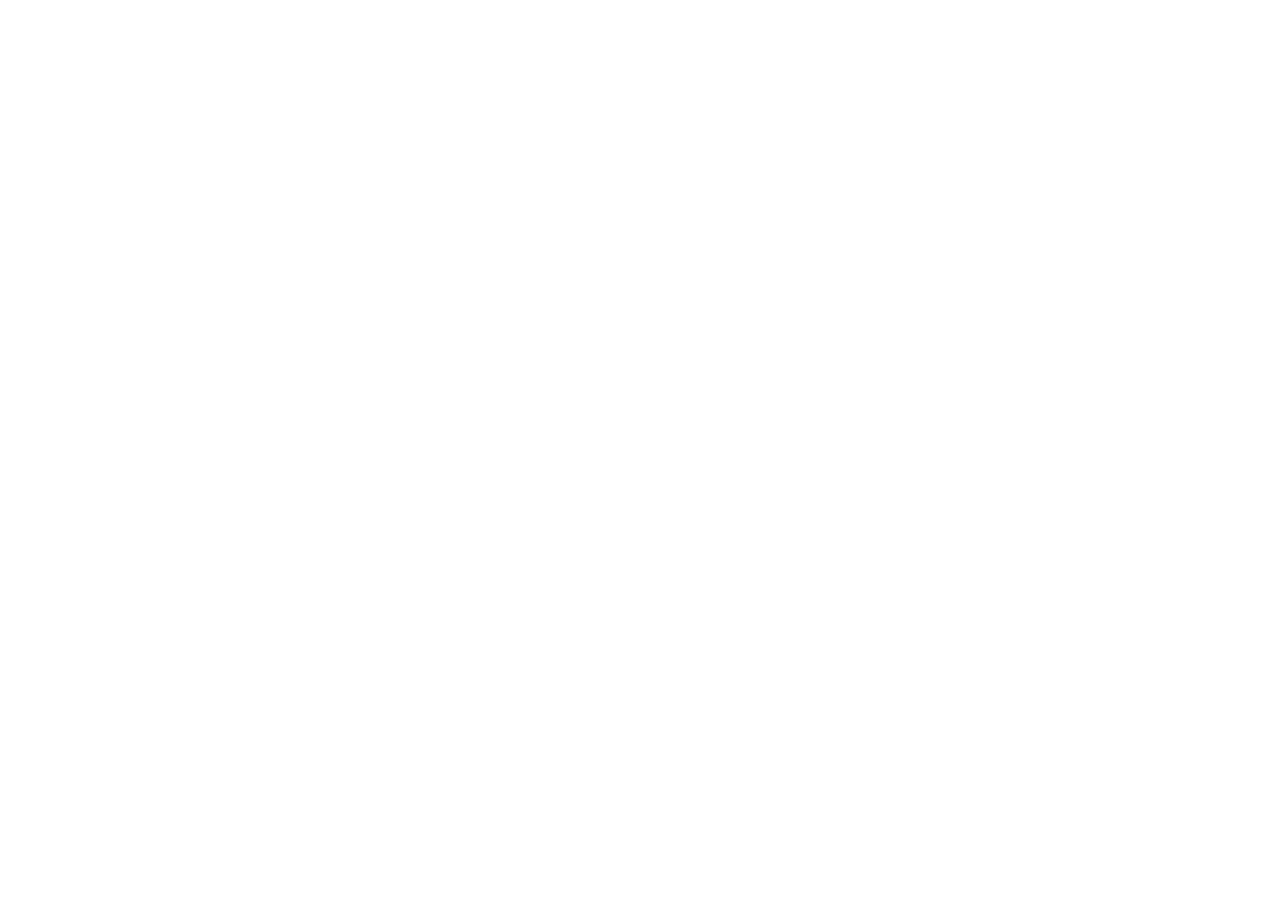
==== commit d7b3bc4d: "Auto-generated commit [ci skip]" ====
--- a/index.html
+++ b/index.html
@@ -1,7 +1,7 @@
 <!DOCTYPE html><html lang="en"><head>
     <meta charset="utf-8">
     <title>Strava</title>
-    <base href="/">
+    <base href="https://github.com/jfc37/strava-visuals/">
     <meta name="viewport" content="width=device-width, initial-scale=1">
     <link rel="icon" type="image/x-icon" href="favicon.ico">
   <style>*,:before,:after{box-sizing:border-box;border-width:0;border-style:solid;border-color:#e5e7eb}:before,:after{--tw-content:""}html{line-height:1.5;-webkit-text-size-adjust:100%;tab-size:4;font-family:ui-sans-serif,system-ui,-apple-system,BlinkMacSystemFont,Segoe UI,Roboto,Helvetica Neue,Arial,Noto Sans,sans-serif,"Apple Color Emoji","Segoe UI Emoji",Segoe UI Symbol,"Noto Color Emoji"}body{margin:0;line-height:inherit}*,:before,:after{--tw-border-spacing-x:0;--tw-border-spacing-y:0;--tw-translate-x:0;--tw-translate-y:0;--tw-rotate:0;--tw-skew-x:0;--tw-skew-y:0;--tw-scale-x:1;--tw-scale-y:1;--tw-pan-x: ;--tw-pan-y: ;--tw-pinch-zoom: ;--tw-scroll-snap-strictness:proximity;--tw-ordinal: ;--tw-slashed-zero: ;--tw-numeric-figure: ;--tw-numeric-spacing: ;--tw-numeric-fraction: ;--tw-ring-inset: ;--tw-ring-offset-width:0px;--tw-ring-offset-color:#fff;--tw-ring-color:rgb(59 130 246 / .5);--tw-ring-offset-shadow:0 0 #0000;--tw-ring-shadow:0 0 #0000;--tw-shadow:0 0 #0000;--tw-shadow-colored:0 0 #0000;--tw-blur: ;--tw-brightness: ;--tw-contrast: ;--tw-grayscale: ;--tw-hue-rotate: ;--tw-invert: ;--tw-saturate: ;--tw-sepia: ;--tw-drop-shadow: ;--tw-backdrop-blur: ;--tw-backdrop-brightness: ;--tw-backdrop-contrast: ;--tw-backdrop-grayscale: ;--tw-backdrop-hue-rotate: ;--tw-backdrop-invert: ;--tw-backdrop-opacity: ;--tw-backdrop-saturate: ;--tw-backdrop-sepia: }</style><link rel="stylesheet" href="styles.1b95cdb22a43c194.css" media="print" onload="this.media='all'"><noscript><link rel="stylesheet" href="styles.1b95cdb22a43c194.css"></noscript></head>
